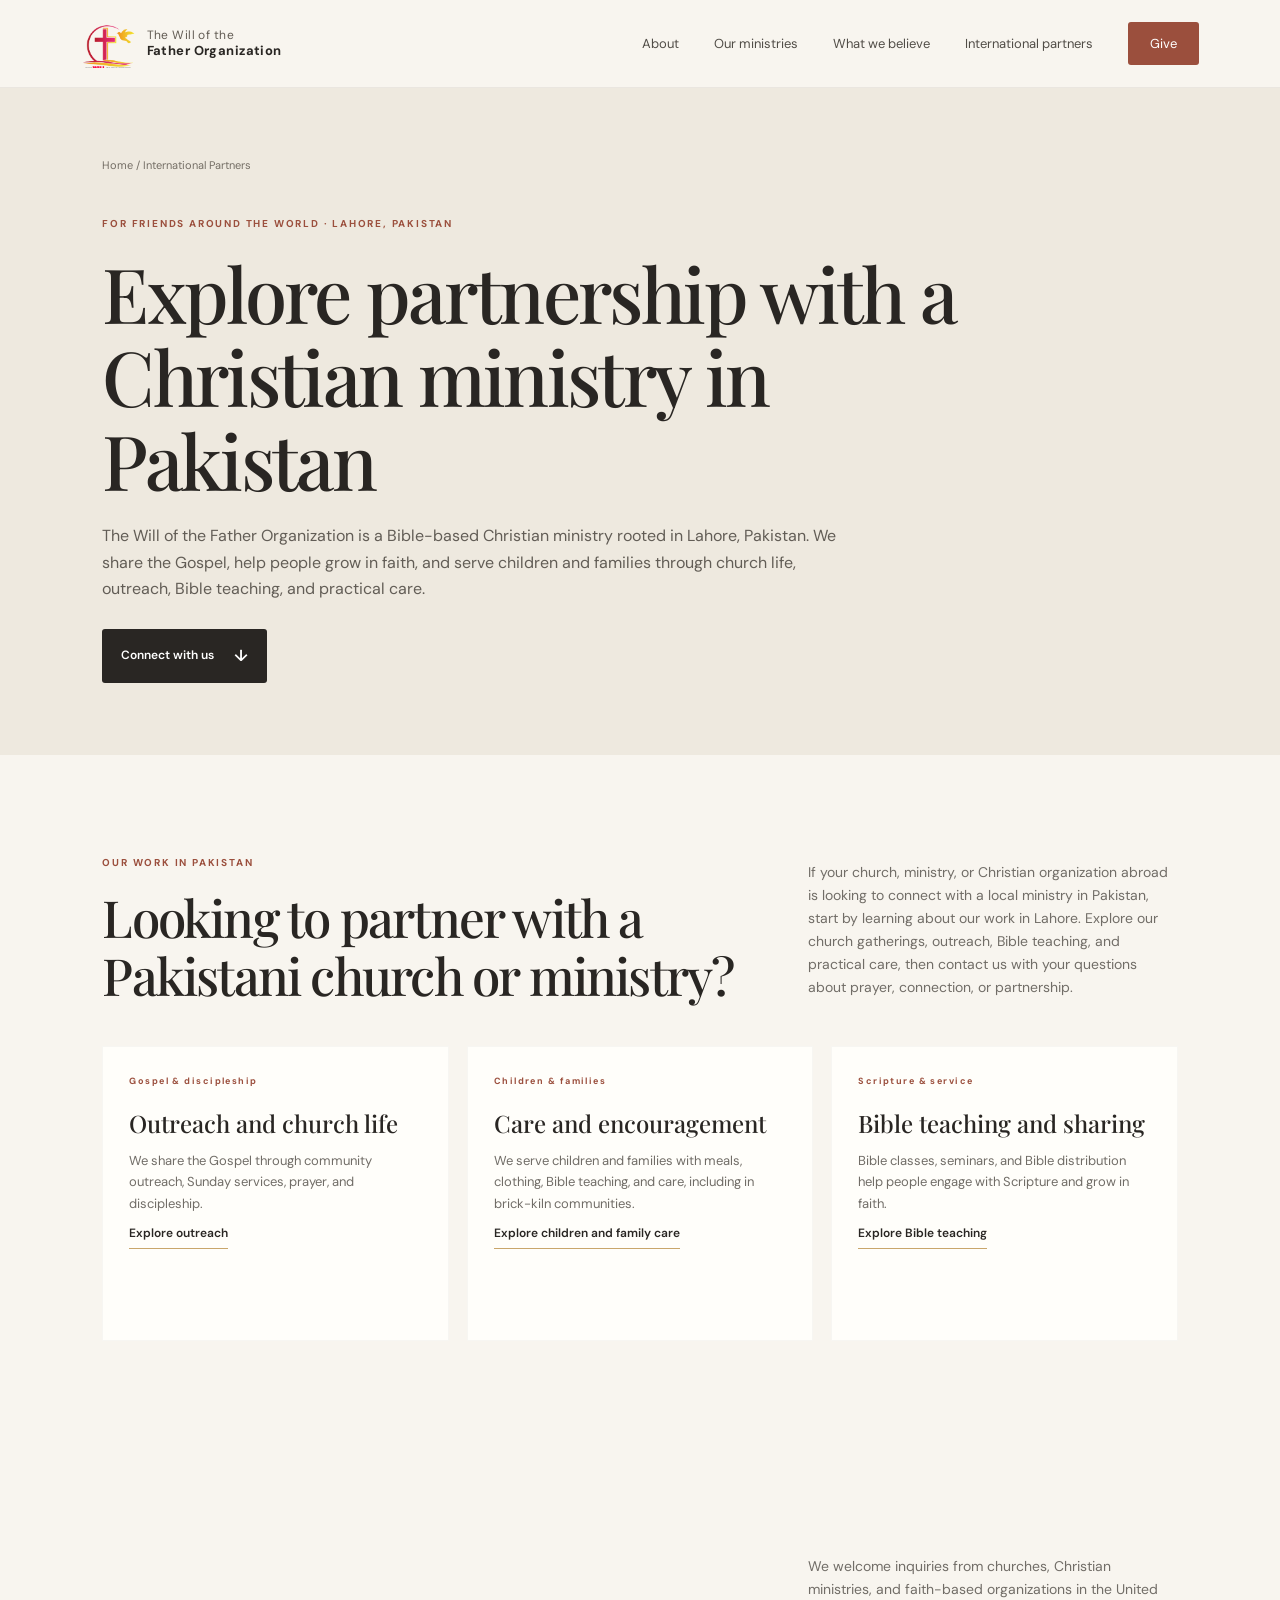
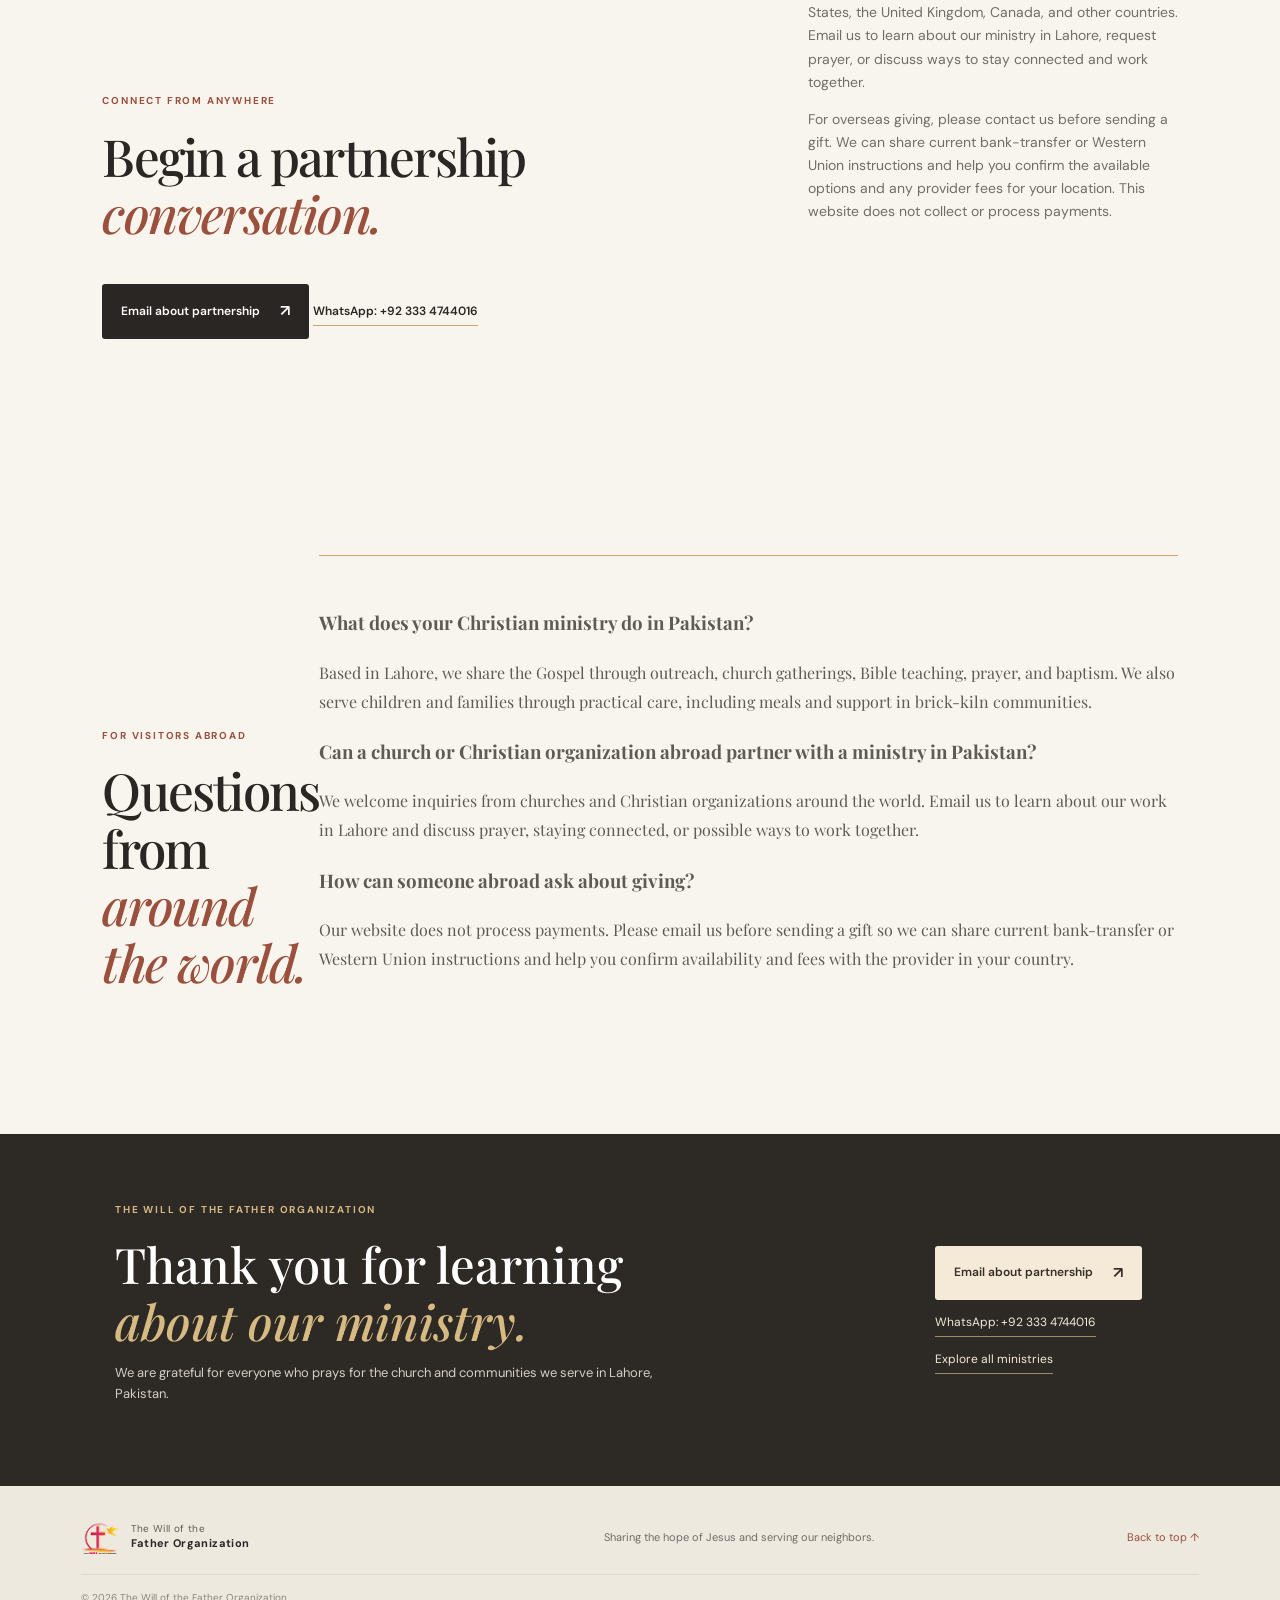
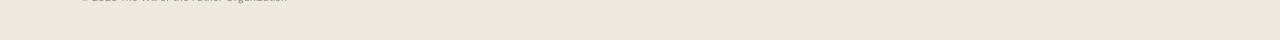
==== international-partners.html @ be5f82a8 "Focus international partner page on church and ministry partnerships" ====
<!doctype html>
<html lang="en">
<head>
  <meta charset="utf-8">
  <meta name="viewport" content="width=device-width, initial-scale=1">
  <meta name="theme-color" content="#f8f5ef">
  <meta name="description" content="Learn about The Will of the Father Organization, a Christian ministry in Lahore, Pakistan. Explore our church, outreach, Bible teaching, and children’s ministry.">
  <title>Christian Ministry Partnerships in Pakistan | The Will of the Father</title>
  <link rel="stylesheet" href="styles.css">
  <script src="script.js" defer></script>
  <meta name="robots" content="index, follow">
  <link rel="canonical" href="https://will-of-the-father-organization.pages.dev/international-partners">
  <meta property="og:type" content="website">
  <meta property="og:site_name" content="The Will of the Father Organization">
  <meta property="og:title" content="Christian Ministry Partnerships in Pakistan | The Will of the Father">
  <meta property="og:description" content="Discover our Christian ministry in Lahore, Pakistan, and learn how to connect, pray, and ask about partnering with our work.">
  <meta property="og:url" content="https://will-of-the-father-organization.pages.dev/international-partners">
  <meta property="og:image" content="https://will-of-the-father-organization.pages.dev/assets/images/outreach-gathering.jpg">
  <meta property="og:image:alt" content="Community members gathered at an outdoor ministry meeting">
  <meta name="twitter:card" content="summary_large_image">
  <meta name="twitter:title" content="Christian Ministry Partnerships in Pakistan | The Will of the Father">
  <meta name="twitter:description" content="Discover our Christian ministry in Lahore, Pakistan, and learn how to connect, pray, and ask about partnering with our work.">
  <meta name="twitter:image" content="https://will-of-the-father-organization.pages.dev/assets/images/outreach-gathering.jpg">
</head>
<body>
  <a class="skip-link" href="#main">Skip to content</a>
  <header class="site-header">
    <a class="brand" href="index.html#top" aria-label="The Will of the Father Organization home">
      <span class="brand-logo-crop" aria-hidden="true"><img src="assets/images/ministry-logo.png" alt=""></span>
      <span class="brand-name">The Will of the<br><strong>Father Organization</strong></span>
    </a>
    <button class="menu-toggle" type="button" aria-expanded="false" aria-controls="site-nav" aria-label="Open navigation"><span></span><span></span></button>
    <nav id="site-nav" class="site-nav" aria-label="Main navigation">
      <a href="index.html#about">About</a><a href="index.html#ministries">Our ministries</a><a href="index.html#faith">What we believe</a><a href="international-partners.html" aria-current="page">International partners</a><a class="nav-give" href="index.html#give">Give</a>
    </nav>
  </header>
  <main id="main">
    <section class="ministry-page-intro">
      <div class="ministry-page-intro-inner">
        <p class="ministry-breadcrumb"><a href="index.html">Home</a><span aria-hidden="true"> / </span>International Partners</p>
        <p class="eyebrow">For friends around the world · Lahore, Pakistan</p>
        <h1 class="ministry-page-title">Explore partnership with a Christian ministry in Pakistan</h1>
        <p class="ministry-page-description">The Will of the Father Organization is a Bible-based Christian ministry rooted in Lahore, Pakistan. We share the Gospel, help people grow in faith, and serve children and families through church life, outreach, Bible teaching, and practical care.</p>
        <a class="button button-dark" href="#connect">Connect with us <span aria-hidden="true">↓</span></a>
      </div>
    </section>

    <section class="section" aria-labelledby="work-title">
      <div class="section-heading">
        <div><p class="eyebrow">Our work in Pakistan</p><h2 id="work-title">Looking to partner with a Pakistani church or ministry?</h2></div>
        <p class="section-lead">If your church, ministry, or Christian organization abroad is looking to connect with a local ministry in Pakistan, start by learning about our work in Lahore. Explore our church gatherings, outreach, Bible teaching, and practical care, then contact us with your questions about prayer, connection, or partnership.</p>
      </div>
      <div class="ministry-grid">
        <article class="ministry-card"><span class="card-number">Gospel &amp; discipleship</span><h3>Outreach and church life</h3><p>We share the Gospel through community outreach, Sunday services, prayer, and discipleship.</p><a class="text-link text-link-dark" href="ministries/outreach.html">Explore outreach</a></article>
        <article class="ministry-card"><span class="card-number">Children &amp; families</span><h3>Care and encouragement</h3><p>We serve children and families with meals, clothing, Bible teaching, and care, including in brick-kiln communities.</p><a class="text-link text-link-dark" href="ministries/children-ministry.html">Explore children and family care</a></article>
        <article class="ministry-card"><span class="card-number">Scripture &amp; service</span><h3>Bible teaching and sharing</h3><p>Bible classes, seminars, and Bible distribution help people engage with Scripture and grow in faith.</p><a class="text-link text-link-dark" href="ministries/bible-teaching.html">Explore Bible teaching</a></article>
      </div>
    </section>

    <section class="section" id="connect" aria-labelledby="connect-title">
      <div class="section-heading">
        <div><p class="eyebrow">Connect from anywhere</p><h2 id="connect-title">Begin a partnership<br><em>conversation.</em></h2></div>
        <div class="section-lead"><p>We welcome inquiries from churches, Christian ministries, and faith-based organizations in the United States, the United Kingdom, Canada, and other countries. Email us to learn about our ministry in Lahore, request prayer, or discuss ways to stay connected and work together.</p><p>For overseas giving, please contact us before sending a gift. We can share current bank-transfer or Western Union instructions and help you confirm the available options and any provider fees for your location. This website does not collect or process payments.</p></div>
      </div>
      <p><a class="button button-dark" href="mailto:thewillofthefatherpk@gmail.com?subject=International%20ministry%20partnership%20inquiry">Email about partnership <span aria-hidden="true">↗</span></a> <a class="text-link text-link-dark" href="https://wa.me/923334744016">WhatsApp: +92 333 4744016</a></p>
    </section>

    <section class="section" id="international-questions" aria-labelledby="international-questions-title">
      <div class="section-heading">
        <div><p class="eyebrow">For visitors abroad</p><h2 id="international-questions-title">Questions from<br><em>around the world.</em></h2></div>
        <div class="faith-copy">
          <h3>What does your Christian ministry do in Pakistan?</h3>
          <p>Based in Lahore, we share the Gospel through outreach, church gatherings, Bible teaching, prayer, and baptism. We also serve children and families through practical care, including meals and support in brick-kiln communities.</p>
          <h3>Can a church or Christian organization abroad partner with a ministry in Pakistan?</h3>
          <p>We welcome inquiries from churches and Christian organizations around the world. Email us to learn about our work in Lahore and discuss prayer, staying connected, or possible ways to work together.</p>
          <h3>How can someone abroad ask about giving?</h3>
          <p>Our website does not process payments. Please email us before sending a gift so we can share current bank-transfer or Western Union instructions and help you confirm availability and fees with the provider in your country.</p>
        </div>
      </div>
    </section>

    <section class="ministry-page-cta">
      <div><p class="eyebrow">The Will of the Father Organization</p><h2>Thank you for learning<br><em>about our ministry.</em></h2><p>We are grateful for everyone who prays for the church and communities we serve in Lahore, Pakistan.</p></div>
      <div class="ministry-page-links"><a class="button button-light" href="mailto:thewillofthefatherpk@gmail.com?subject=International%20ministry%20partnership%20inquiry">Email about partnership <span aria-hidden="true">↗</span></a><a href="https://wa.me/923334744016">WhatsApp: +92 333 4744016</a><a href="index.html#ministries">Explore all ministries</a></div>
    </section>
  </main>
  <footer class="site-footer"><a class="brand brand-footer" href="index.html#top"><span class="brand-logo-crop" aria-hidden="true"><img src="assets/images/ministry-logo.png" alt=""></span><span class="brand-name">The Will of the<br><strong>Father Organization</strong></span></a><p>Sharing the hope of Jesus and serving our neighbors.</p><a href="#main" class="back-top">Back to top ↑</a><small>© <span id="year">2026</span> The Will of the Father Organization</small></footer>
</body>
</html>
---- styles.css ----
@import url('https://fonts.googleapis.com/css2?family=DM+Sans:wght@400;500;600;700&family=Playfair+Display:ital,wght@0,500;0,600;1,500;1,600&display=swap');
:root{--ink:#292623;--muted:#716d67;--cream:#f8f5ef;--white:#fffefa;--rust:#9b4f3d;--rust-dark:#783a2f;--gold:#c9a66b;--line:#e5dfd4;--serif:'Playfair Display',Georgia,serif;--sans:'DM Sans',Arial,sans-serif}*{box-sizing:border-box}html{scroll-behavior:smooth;scroll-padding-top:88px}body{margin:0;background:var(--cream);color:var(--ink);font-family:var(--sans);font-size:16px;line-height:1.65}img{display:block;max-width:100%}a{color:inherit}.skip-link{position:absolute;left:-999px;top:8px;background:#fff;padding:10px 14px;z-index:10}.skip-link:focus{left:8px}.site-header{height:88px;padding:0 6.3%;display:flex;align-items:center;justify-content:space-between;background:var(--cream);position:sticky;top:0;z-index:5;border-bottom:1px solid rgba(41,38,35,.07)}.brand{display:flex;align-items:center;gap:12px;text-decoration:none}.brand-mark{height:38px;width:38px;background:var(--rust);border-radius:50%;display:grid;place-items:center;position:relative}.brand-mark:before,.brand-mark:after,.brand-mark span{content:'';position:absolute;background:#fff}.brand-mark:before{width:2px;height:21px}.brand-mark:after{height:2px;width:15px;top:13px}.brand-name{font-size:12px;line-height:1.28;letter-spacing:.035em;color:#625c54}.brand-name strong{font-size:13px;color:var(--ink);font-weight:700}.site-nav{display:flex;align-items:center;gap:35px}.site-nav a{text-decoration:none;font-size:13px;color:#514d47}.site-nav a:hover,.text-link:hover{color:var(--rust)}.site-nav .nav-give{background:var(--rust);color:white;padding:11px 22px;border-radius:3px}.site-nav .nav-give:hover{background:var(--rust-dark);color:#fff}.menu-toggle{display:none;background:none;border:0}.hero{padding:54px 6.3% 64px;display:grid;grid-template-columns:.9fr 1.1fr;gap:6.5%;align-items:center;max-width:1600px;margin:auto;min-height:575px}.eyebrow{font-size:10px;font-weight:700;text-transform:uppercase;letter-spacing:.18em;color:var(--rust);margin:0 0 18px}.eyebrow-line{width:28px;height:1px;background:var(--gold);display:inline-block;vertical-align:middle;margin-right:9px}.hero h1,.section h2,.give-section h2,.contact-section h2{font:500 clamp(42px,5.1vw,70px)/1.12 var(--serif);letter-spacing:-.035em;margin:0}.hero h1 em,.section h2 em,.give-section h2 em,.contact-section h2 em{font-weight:500;color:var(--rust)}.hero-intro{max-width:470px;color:var(--muted);font-size:16px;margin:25px 0 27px}.hero-actions{display:flex;align-items:center;gap:25px}.button{display:inline-flex;align-items:center;gap:20px;text-decoration:none;font-size:12px;font-weight:600;padding:14px 19px;border-radius:3px;transition:transform .2s,background .2s}.button:hover{transform:translateY(-2px)}.button-dark{background:var(--ink);color:#fff}.button-dark:hover{background:var(--rust-dark)}.button span{font-size:16px}.text-link{font-size:12px;font-weight:600;text-decoration:none;border-bottom:1px solid var(--gold);padding-bottom:4px}.hero-note{margin-top:50px;font-size:10px;text-transform:uppercase;letter-spacing:.12em;color:#89837b}.note-dot{width:7px;height:7px;background:var(--gold);border-radius:50%;display:inline-block;margin-right:8px}.hero-visual{position:relative;padding:0 0 31px 30px}.hero-visual:before{content:'';position:absolute;left:0;top:25px;bottom:0;width:45%;border:1px solid var(--gold);z-index:0}.hero-visual img{position:relative;z-index:1;width:100%;height:430px;object-fit:cover;object-position:center 48%;filter:saturate(.8)}.image-caption{position:absolute;z-index:2;bottom:0;left:30px;right:0;background:#fffefa;padding:12px 16px;display:flex;justify-content:space-between;font-size:10px;letter-spacing:.08em;text-transform:uppercase;color:#655f57}.hero-stamp{position:absolute;right:-18px;top:30px;z-index:2;width:84px;height:84px;background:var(--gold);border-radius:50%;color:white;display:flex;align-items:center;justify-content:center;gap:3px;flex-wrap:wrap;padding:18px 11px;text-align:center;font-size:8px;letter-spacing:.08em;line-height:1.2}.intro-band{padding:29px 8%;background:#eee9df;display:flex;align-items:center;justify-content:space-between}.intro-band p{font:500 clamp(19px,2.5vw,29px)/1.4 var(--serif);margin:0;max-width:960px}.intro-band strong{color:var(--rust);font-weight:500}.arrow-link{font-size:25px;text-decoration:none;color:var(--rust)}.section{padding:100px 8%;max-width:1500px;margin:auto}.section-heading{display:flex;justify-content:space-between;align-items:end;margin-bottom:42px}.section h2,.give-section h2,.contact-section h2{font-size:clamp(36px,4vw,54px)}.section-lead{max-width:370px;color:var(--muted);font-size:14px;margin:0 0 5px}.ministry-grid{display:grid;grid-template-columns:repeat(3,1fr);gap:18px}.ministry-card{background:#fffefa;padding:27px 26px;min-height:295px;border:1px solid rgba(41,38,35,.035)}.ministry-card-image{padding:0;position:relative;min-height:355px;overflow:hidden}.ministry-card-image>img{height:100%;min-height:355px;width:100%;object-fit:cover;position:absolute;inset:0;filter:saturate(.78)}.ministry-card-image:after{content:'';position:absolute;inset:35% 0 0;background:linear-gradient(transparent,rgba(22,19,17,.82));z-index:1}.card-content{position:absolute;z-index:2;bottom:0;color:white;padding:25px}.card-content .card-number{color:#f2d7a9}.card-content h3{color:white}.card-content p{color:rgba(255,255,255,.83);margin-bottom:0}.card-number{display:block;font-size:9px;letter-spacing:.16em;color:var(--rust);font-weight:700;margin-bottom:20px}.ministry-card h3{font:500 24px/1.2 var(--serif);margin:0 0 12px}.ministry-card p{font-size:13px;color:var(--muted);margin:0}.card-icon{width:42px;height:42px;border-radius:50%;display:grid;place-items:center;background:#f2eadc;color:var(--rust);font-size:19px;margin-bottom:20px}.story-section{display:grid;grid-template-columns:1fr 1fr;gap:10%;align-items:center;background:#eee9df;max-width:none;padding-left:10%;padding-right:10%}.story-photo{position:relative;padding:0 25px 25px 0}.story-photo:before{content:'';position:absolute;right:0;bottom:0;width:52%;height:50%;border:1px solid var(--gold)}.story-photo img{height:395px;width:100%;object-fit:cover;position:relative;z-index:1;filter:saturate(.8)}.photo-tag{position:absolute;z-index:2;bottom:0;left:0;background:var(--rust);color:white;padding:12px 17px;font-size:10px;letter-spacing:.08em;text-transform:uppercase}.story-copy>p:not(.eyebrow){font-size:14px;color:#69635b;max-width:510px;margin:20px 0}.text-link-dark{display:inline-block;color:var(--ink);margin-top:10px}.quote-band{background:var(--rust-dark);padding:72px 8%;text-align:center;color:#fff}.quote-mark{font:70px/.55 var(--serif);color:#d9b47d}.quote-band blockquote{font:500 clamp(27px,4vw,43px)/1.3 var(--serif);margin:14px 0 8px}.quote-band p{margin:0;color:#ead7c0;text-transform:uppercase;letter-spacing:.14em;font-size:9px}.faith-section{display:grid;grid-template-columns:.8fr 1.2fr;gap:12%;align-items:start}.faith-heading>p:last-child{max-width:260px;color:var(--muted);font-size:13px;margin-top:18px}.faith-copy{padding-top:32px;border-top:1px solid var(--gold);color:#5f5a53;font:16px/1.8 var(--serif)}.faith-copy p{margin:0 0 18px}.give-section{padding:75px 9%;background:#2d2925;color:white;display:grid;grid-template-columns:70px 1fr auto;gap:30px;align-items:center}.give-mark{width:56px;height:56px;border:1px solid #a88b62;border-radius:50%;display:grid;place-items:center;color:#d5b985;font-size:22px}.give-section .eyebrow{color:#d5b985}.give-section h2{font-size:clamp(34px,4vw,50px)}.give-section h2 em{color:#d7b982}.give-copy>p:not(.eyebrow){color:#d4cec5;font-size:13px;max-width:620px;margin:15px 0 0}.give-copy .give-note{color:#fff!important;font-size:12px!important}.button-light{background:#f4ead7;color:#362e25;white-space:nowrap}.button-light:hover{background:#fff}.contact-section{display:grid;grid-template-columns:1fr 1fr;gap:10%;align-items:center}.contact-details{border-left:1px solid var(--gold);padding:10px 0 10px 28px;color:var(--muted);font-size:14px}.email-placeholder{color:var(--rust-dark);font-weight:600}.contact-location{font-size:11px;text-transform:uppercase;letter-spacing:.14em}.site-footer{background:#eee9df;padding:34px 6.3%;display:grid;grid-template-columns:1fr 1fr auto;align-items:center;gap:20px}.brand-footer .brand-mark{width:32px;height:32px}.brand-footer .brand-name{font-size:10px}.brand-footer .brand-name strong{font-size:11px}.site-footer>p{font-size:11px;color:var(--muted);margin:0}.back-top{font-size:11px;color:var(--rust);text-decoration:none}.site-footer small{grid-column:1/-1;color:#8b847c;font-size:10px;border-top:1px solid #ded7cb;padding-top:15px}.menu-toggle span{display:block}
@media(max-width:900px){.site-header{padding:0 5%;height:76px}.hero{padding:45px 6% 55px;gap:4%;grid-template-columns:1fr 1fr}.hero-visual img{height:350px}.ministry-grid{grid-template-columns:repeat(2,1fr)}.section{padding:78px 7%}.story-section{padding-left:8%;padding-right:8%;gap:7%}.give-section{padding:60px 7%;grid-template-columns:55px 1fr}.give-section .button{grid-column:2;justify-self:start}.site-nav{gap:21px}.site-nav a{font-size:12px}}
@media(max-width:640px){html{scroll-padding-top:72px}.site-header{height:70px}.brand-mark{width:34px;height:34px}.brand-name{font-size:10px}.brand-name strong{font-size:11px}.menu-toggle{display:grid;gap:5px;padding:10px;cursor:pointer}.menu-toggle span{width:23px;height:2px;background:var(--ink);transition:transform .2s}.menu-toggle[aria-expanded=true] span:first-child{transform:translateY(3.5px) rotate(45deg)}.menu-toggle[aria-expanded=true] span:last-child{transform:translateY(-3.5px) rotate(-45deg)}.site-nav{display:none;position:absolute;top:69px;left:0;right:0;padding:17px 6% 23px;background:var(--cream);border-bottom:1px solid var(--line);align-items:stretch;gap:0;flex-direction:column}.site-nav.open{display:flex}.site-nav a{padding:12px 0}.site-nav .nav-give{text-align:center;margin-top:8px;padding:11px}.hero{display:flex;flex-direction:column;padding:45px 6% 40px;gap:35px;align-items:stretch}.hero h1{font-size:43px}.hero-intro{font-size:14px;margin:19px 0 22px}.hero-note{margin-top:29px}.hero-visual{padding-left:14px;padding-bottom:25px}.hero-visual:before{top:16px}.hero-visual img{height:310px}.image-caption{left:14px;padding:9px 11px;font-size:8px}.hero-stamp{width:66px;height:66px;right:-5px;top:15px;font-size:7px;padding:12px 8px}.intro-band{padding:23px 6%}.intro-band p{font-size:19px}.section{padding:65px 6%}.section-heading{display:block;margin-bottom:27px}.section-lead{margin-top:18px}.ministry-grid{grid-template-columns:1fr;gap:13px}.ministry-card{min-height:250px;padding:23px}.ministry-card-image{padding:0;min-height:325px}.ministry-card-image>img{min-height:325px}.story-section{display:flex;flex-direction:column;gap:40px;padding:65px 6%}.story-photo{width:100%;padding-right:15px;padding-bottom:18px}.story-photo img{height:300px}.photo-tag{font-size:8px;padding:10px 12px}.story-copy>p:not(.eyebrow){font-size:13px}.quote-band{padding:55px 7%}.quote-mark{font-size:56px}.quote-band blockquote{font-size:29px}.faith-section{display:block}.faith-copy{margin-top:33px;padding-top:22px;font-size:15px}.give-section{display:block;padding:56px 7%}.give-mark{margin-bottom:24px}.give-section h2{font-size:39px}.give-copy>p:not(.eyebrow){font-size:13px}.give-section .button{margin-top:25px}.contact-section{display:block}.contact-details{margin-top:30px;padding-left:18px}.site-footer{padding:27px 6%;grid-template-columns:1fr auto}.site-footer>p{grid-column:1/-1;grid-row:2}.site-footer small{grid-row:3}.back-top{grid-column:2;grid-row:1}}
@media(prefers-reduced-motion:reduce){html{scroll-behavior:auto}*,*::before,*::after{transition:none!important}}

.brand-logo-crop{width:54px;height:48px;overflow:hidden;display:block;flex:none;mix-blend-mode:multiply}.brand-logo-crop img{width:54px;max-width:none;height:auto}.brand-footer .brand-logo-crop{width:38px;height:34px}.brand-footer .brand-logo-crop img{width:38px}

.card-more{display:inline-block;margin-top:17px;color:#fff;text-decoration:none;font-size:11px;font-weight:700;border-bottom:1px solid rgba(242,215,169,.7);padding-bottom:3px}.card-more span{font-size:14px;margin-left:4px}.ministry-page-intro{padding:68px 8% 72px;background:#eee9df}.ministry-page-intro-inner{max-width:1500px;margin:auto}.ministry-breadcrumb{font-size:11px;color:#746e65;margin:0 0 42px}.ministry-breadcrumb a{text-decoration:none}.ministry-breadcrumb a:hover{color:var(--rust)}.ministry-page-title{font:500 clamp(43px,6vw,76px)/1.1 var(--serif);letter-spacing:-.035em;max-width:900px;margin:0;color:var(--ink)}.ministry-page-description{max-width:760px;color:#625d56;font-size:16px;margin:22px 0 26px}.ministry-gallery{padding-top:76px;padding-bottom:90px}.ministry-gallery-heading{display:flex;justify-content:space-between;align-items:end;gap:35px;margin-bottom:35px}.ministry-gallery-heading h2{font:500 clamp(34px,4vw,48px)/1.15 var(--serif);margin:0}.ministry-gallery-heading>p{max-width:360px;color:var(--muted);font-size:13px;margin:0 0 5px}.ministry-gallery-grid{display:grid;grid-template-columns:repeat(3,minmax(0,1fr));gap:18px}.ministry-gallery-grid figure{margin:0;background:#fffefa;border:1px solid rgba(41,38,35,.06)}.ministry-gallery-grid img{width:100%;height:260px;object-fit:cover;object-position:center}.ministry-gallery-grid figcaption{min-height:58px;padding:13px 15px;color:#6e685f;font-size:11px;line-height:1.45}.ministry-page-cta{padding:68px 9%;background:#2d2925;color:#fff;display:flex;justify-content:space-between;align-items:center;gap:35px}.ministry-page-cta .eyebrow{color:#d5b985}.ministry-page-cta h2{font:500 clamp(34px,4vw,49px)/1.15 var(--serif);margin:0}.ministry-page-cta h2 em{color:#d7b982}.ministry-page-cta p:not(.eyebrow){color:#d4cec5;font-size:13px;max-width:560px}.ministry-page-links{display:flex;flex-direction:column;align-items:flex-start;gap:13px;min-width:230px}.ministry-page-links>a:not(.button){font-size:12px;color:#f3eadb;text-decoration:none;border-bottom:1px solid #9f8b69;padding-bottom:3px}.ministry-back{padding:28px 8%;max-width:1500px;margin:auto}
@media(max-width:900px){.ministry-page-intro{padding:56px 7% 60px}.ministry-gallery-grid{grid-template-columns:repeat(2,minmax(0,1fr))}.ministry-page-cta{padding:58px 7%}.ministry-gallery-heading{align-items:start}}
@media(max-width:640px){.ministry-page-intro{padding:43px 6% 48px}.ministry-breadcrumb{margin-bottom:31px;font-size:10px}.ministry-page-title{font-size:42px}.ministry-page-description{font-size:14px}.ministry-gallery{padding-top:56px;padding-bottom:65px}.ministry-gallery-heading{display:block;margin-bottom:24px}.ministry-gallery-heading>p{margin-top:15px}.ministry-gallery-grid{grid-template-columns:repeat(2,minmax(0,1fr));gap:10px}.ministry-gallery-grid img{height:180px}.ministry-gallery-grid figcaption{padding:10px;min-height:62px;font-size:10px}.ministry-page-cta{display:block;padding:54px 7%}.ministry-page-links{margin-top:25px}.ministry-back{padding:24px 6%}}
/* Gentle image motion for pointer users. */
.ministry-gallery-grid figure,.ministry-card-image{transition:transform .32s ease,box-shadow .32s ease,border-color .32s ease}
.ministry-gallery-grid figure{overflow:hidden}
.ministry-gallery-grid img,.ministry-card-image>img{transition:transform .55s cubic-bezier(.2,.7,.2,1),filter .4s ease}
@media(hover:hover){.ministry-gallery-grid figure:hover,.ministry-card-image:hover{transform:translateY(-4px);box-shadow:0 14px 34px rgba(41,38,35,.14);border-color:rgba(201,166,107,.55)}.ministry-gallery-grid figure:hover img,.ministry-card-image:hover>img{transform:scale(1.045);filter:saturate(1.06)}}
@media(prefers-reduced-motion:reduce){.ministry-gallery-grid figure,.ministry-card-image,.ministry-gallery-grid img,.ministry-card-image>img{transition:none!important}.ministry-gallery-grid figure:hover,.ministry-card-image:hover,.ministry-gallery-grid figure:hover img,.ministry-card-image:hover>img{transform:none!important;filter:none!important}}


/* Wider desktop hero and calm, accessible motion. */
@media(min-width:901px){.hero{grid-template-columns:.78fr 1.22fr;gap:5%;min-height:630px}.hero-visual img{height:500px}}
.hero-visual img{animation:hero-gentle-zoom 18s ease-in-out infinite alternate;transform-origin:center}
@keyframes hero-gentle-zoom{from{transform:scale(1)}to{transform:scale(1.065)}}
.motion-ready .motion-reveal{opacity:0;transform:translateY(22px);transition:opacity .72s ease,transform .72s cubic-bezier(.2,.7,.2,1);transition-delay:var(--reveal-delay,0ms)}
.motion-ready .motion-reveal.is-visible{opacity:1;transform:translateY(0)}
@media(prefers-reduced-motion:reduce){.hero-visual img{animation:none!important}.motion-ready .motion-reveal{opacity:1;transform:none;transition:none}}

/* Whole ministry card is an accessible stretched link. */
.ministry-card-image{cursor:pointer}
.card-more{position:static}
.card-more::after{content:"";position:absolute;inset:0;z-index:3}
.ministry-card-image:focus-within{outline:3px solid var(--gold);outline-offset:4px}
@media(hover:hover){.ministry-card-image:hover .card-more{border-color:#fff}}
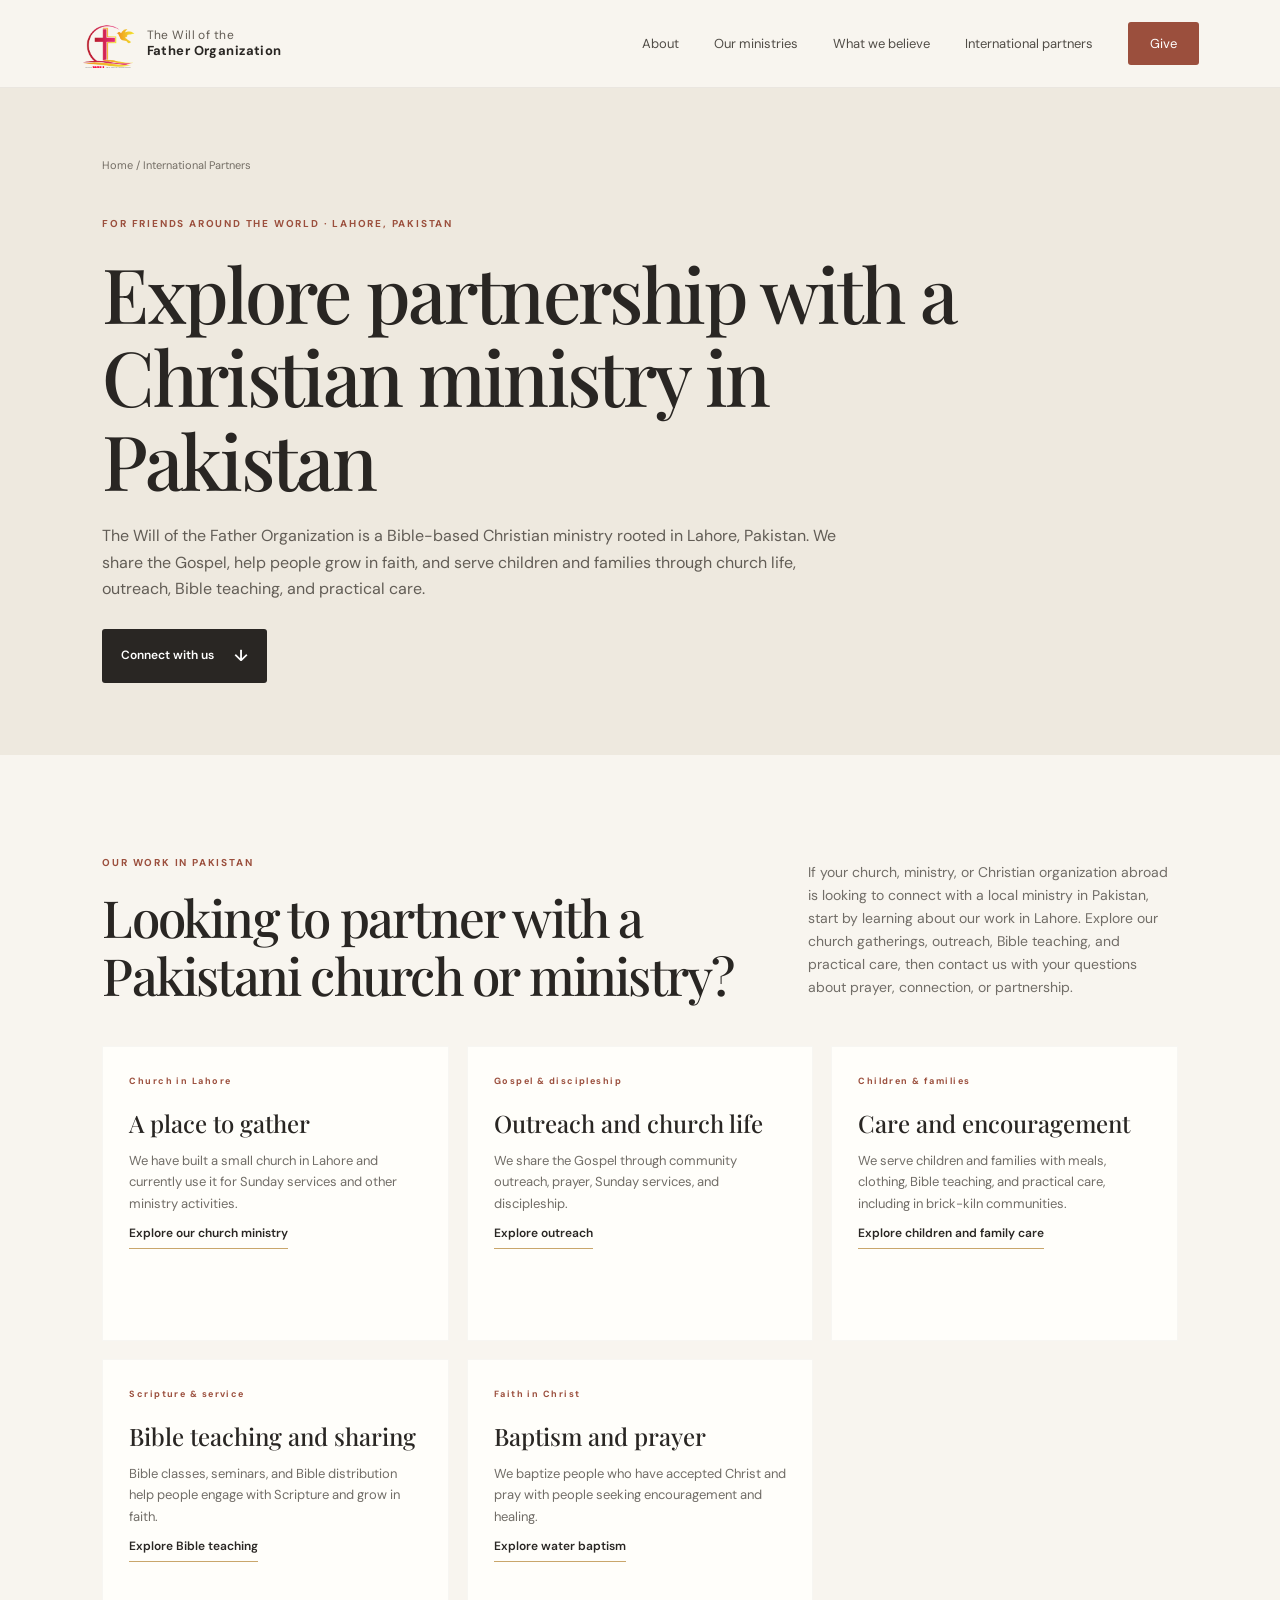
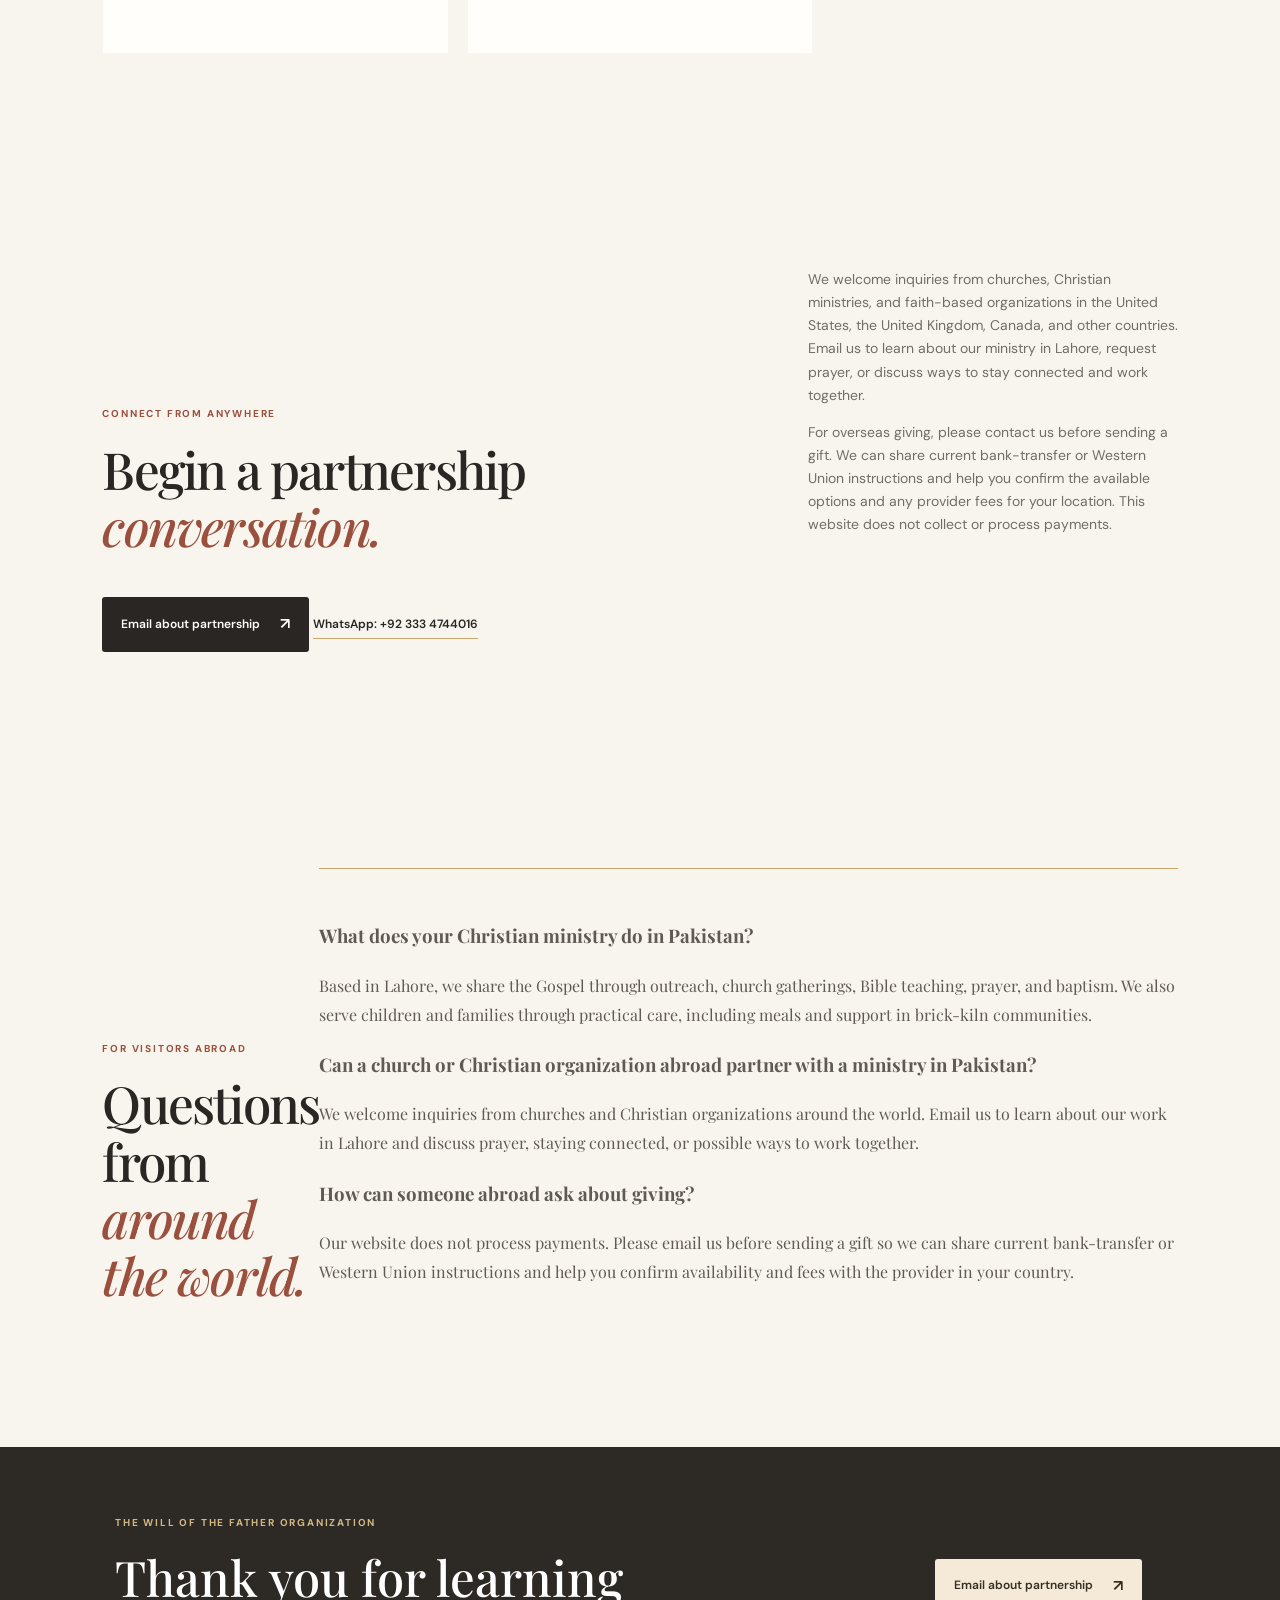
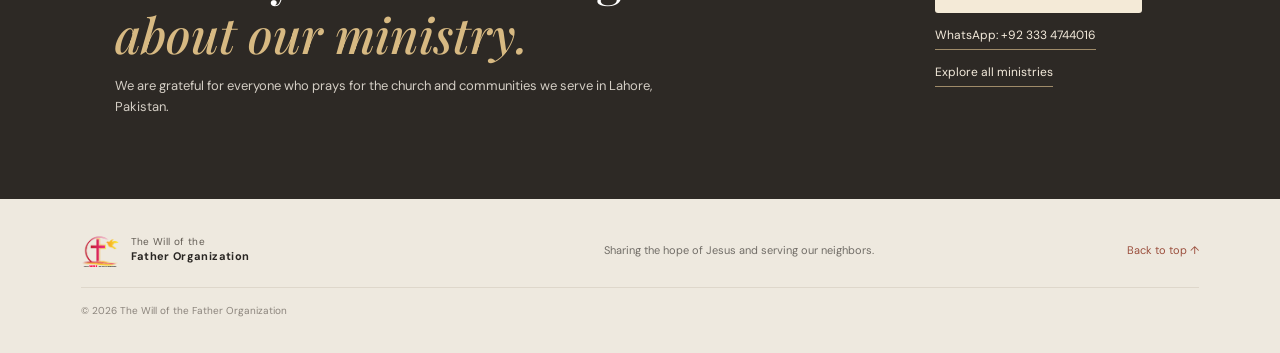
==== commit 8c573548: "Add verified ministry details for international partners" ====
--- a/international-partners.html
+++ b/international-partners.html
@@ -51,9 +51,11 @@
         <p class="section-lead">If your church, ministry, or Christian organization abroad is looking to connect with a local ministry in Pakistan, start by learning about our work in Lahore. Explore our church gatherings, outreach, Bible teaching, and practical care, then contact us with your questions about prayer, connection, or partnership.</p>
       </div>
       <div class="ministry-grid">
-        <article class="ministry-card"><span class="card-number">Gospel &amp; discipleship</span><h3>Outreach and church life</h3><p>We share the Gospel through community outreach, Sunday services, prayer, and discipleship.</p><a class="text-link text-link-dark" href="ministries/outreach.html">Explore outreach</a></article>
-        <article class="ministry-card"><span class="card-number">Children &amp; families</span><h3>Care and encouragement</h3><p>We serve children and families with meals, clothing, Bible teaching, and care, including in brick-kiln communities.</p><a class="text-link text-link-dark" href="ministries/children-ministry.html">Explore children and family care</a></article>
+        <article class="ministry-card"><span class="card-number">Church in Lahore</span><h3>A place to gather</h3><p>We have built a small church in Lahore and currently use it for Sunday services and other ministry activities.</p><a class="text-link text-link-dark" href="ministries/church.html">Explore our church ministry</a></article>
+        <article class="ministry-card"><span class="card-number">Gospel &amp; discipleship</span><h3>Outreach and church life</h3><p>We share the Gospel through community outreach, prayer, Sunday services, and discipleship.</p><a class="text-link text-link-dark" href="ministries/outreach.html">Explore outreach</a></article>
+        <article class="ministry-card"><span class="card-number">Children &amp; families</span><h3>Care and encouragement</h3><p>We serve children and families with meals, clothing, Bible teaching, and practical care, including in brick-kiln communities.</p><a class="text-link text-link-dark" href="ministries/children-ministry.html">Explore children and family care</a></article>
         <article class="ministry-card"><span class="card-number">Scripture &amp; service</span><h3>Bible teaching and sharing</h3><p>Bible classes, seminars, and Bible distribution help people engage with Scripture and grow in faith.</p><a class="text-link text-link-dark" href="ministries/bible-teaching.html">Explore Bible teaching</a></article>
+        <article class="ministry-card"><span class="card-number">Faith in Christ</span><h3>Baptism and prayer</h3><p>We baptize people who have accepted Christ and pray with people seeking encouragement and healing.</p><a class="text-link text-link-dark" href="ministries/baptism.html">Explore water baptism</a></article>
       </div>
     </section>
 
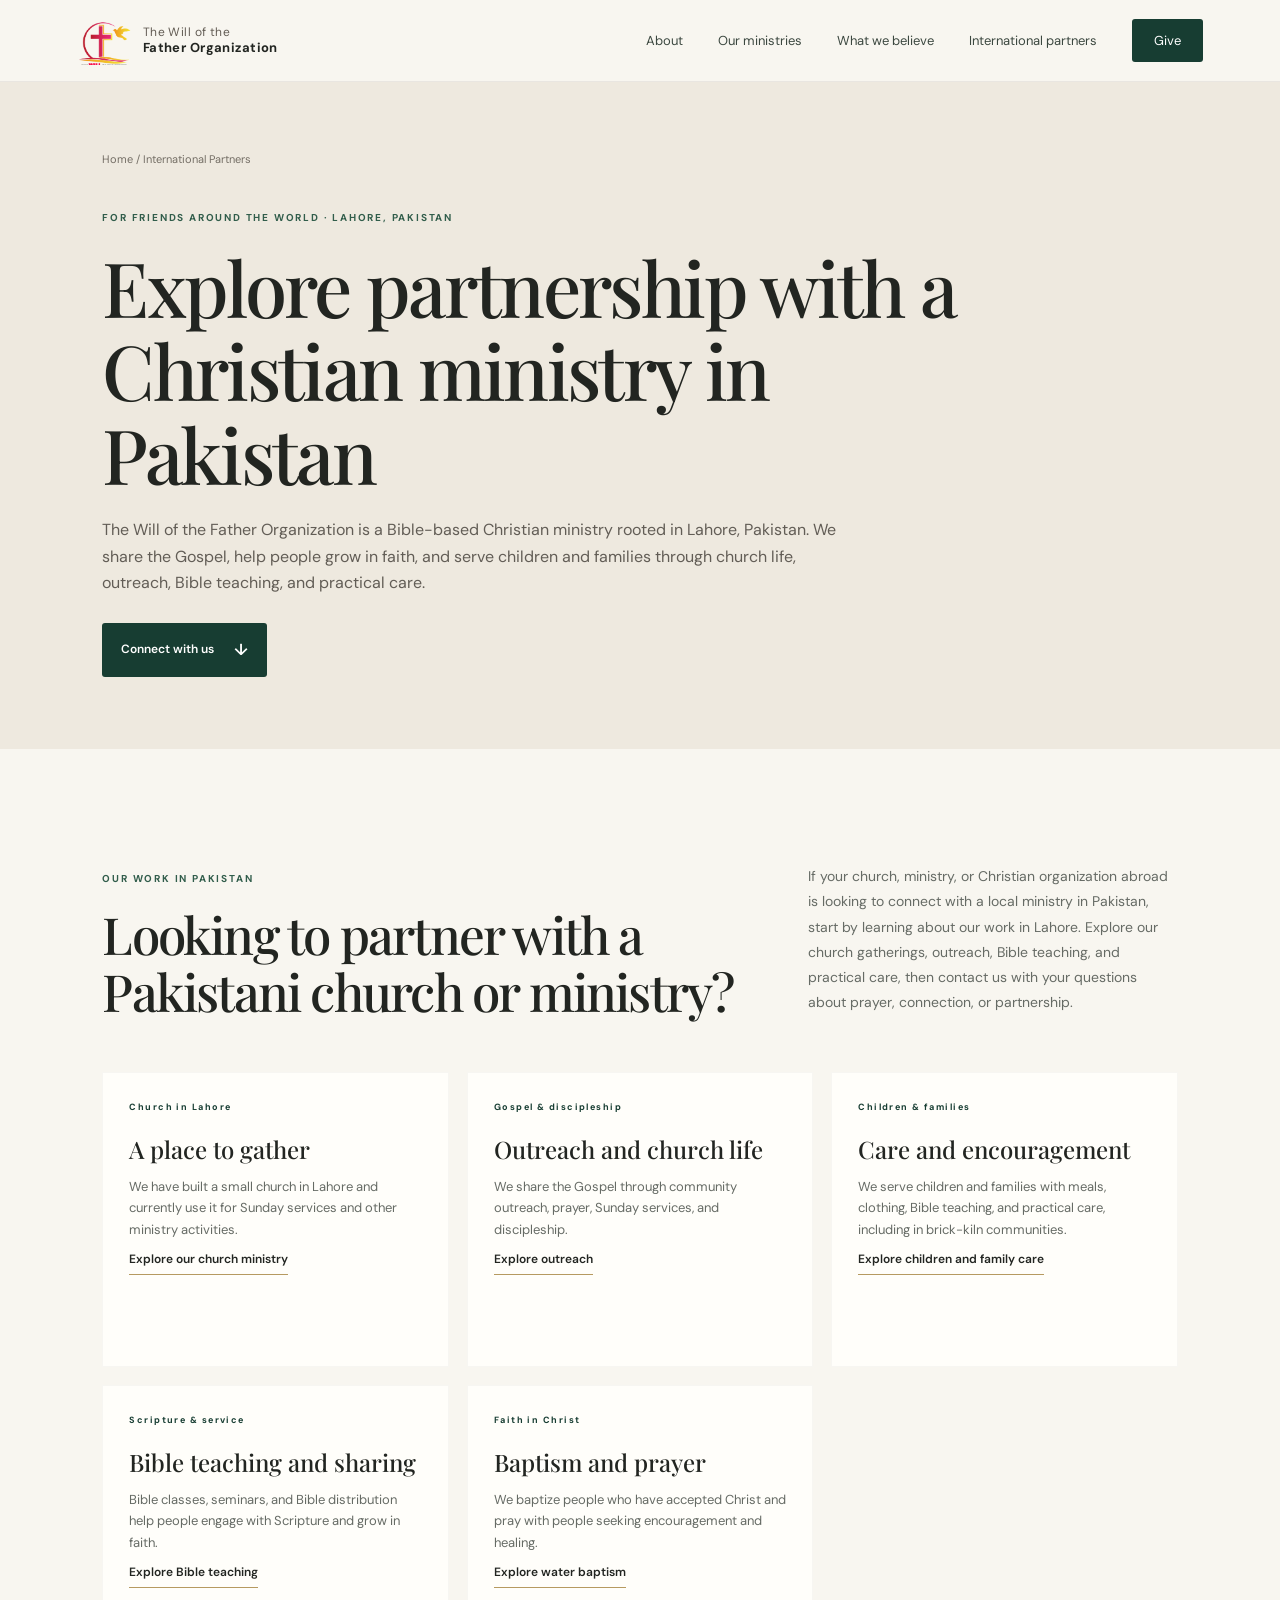
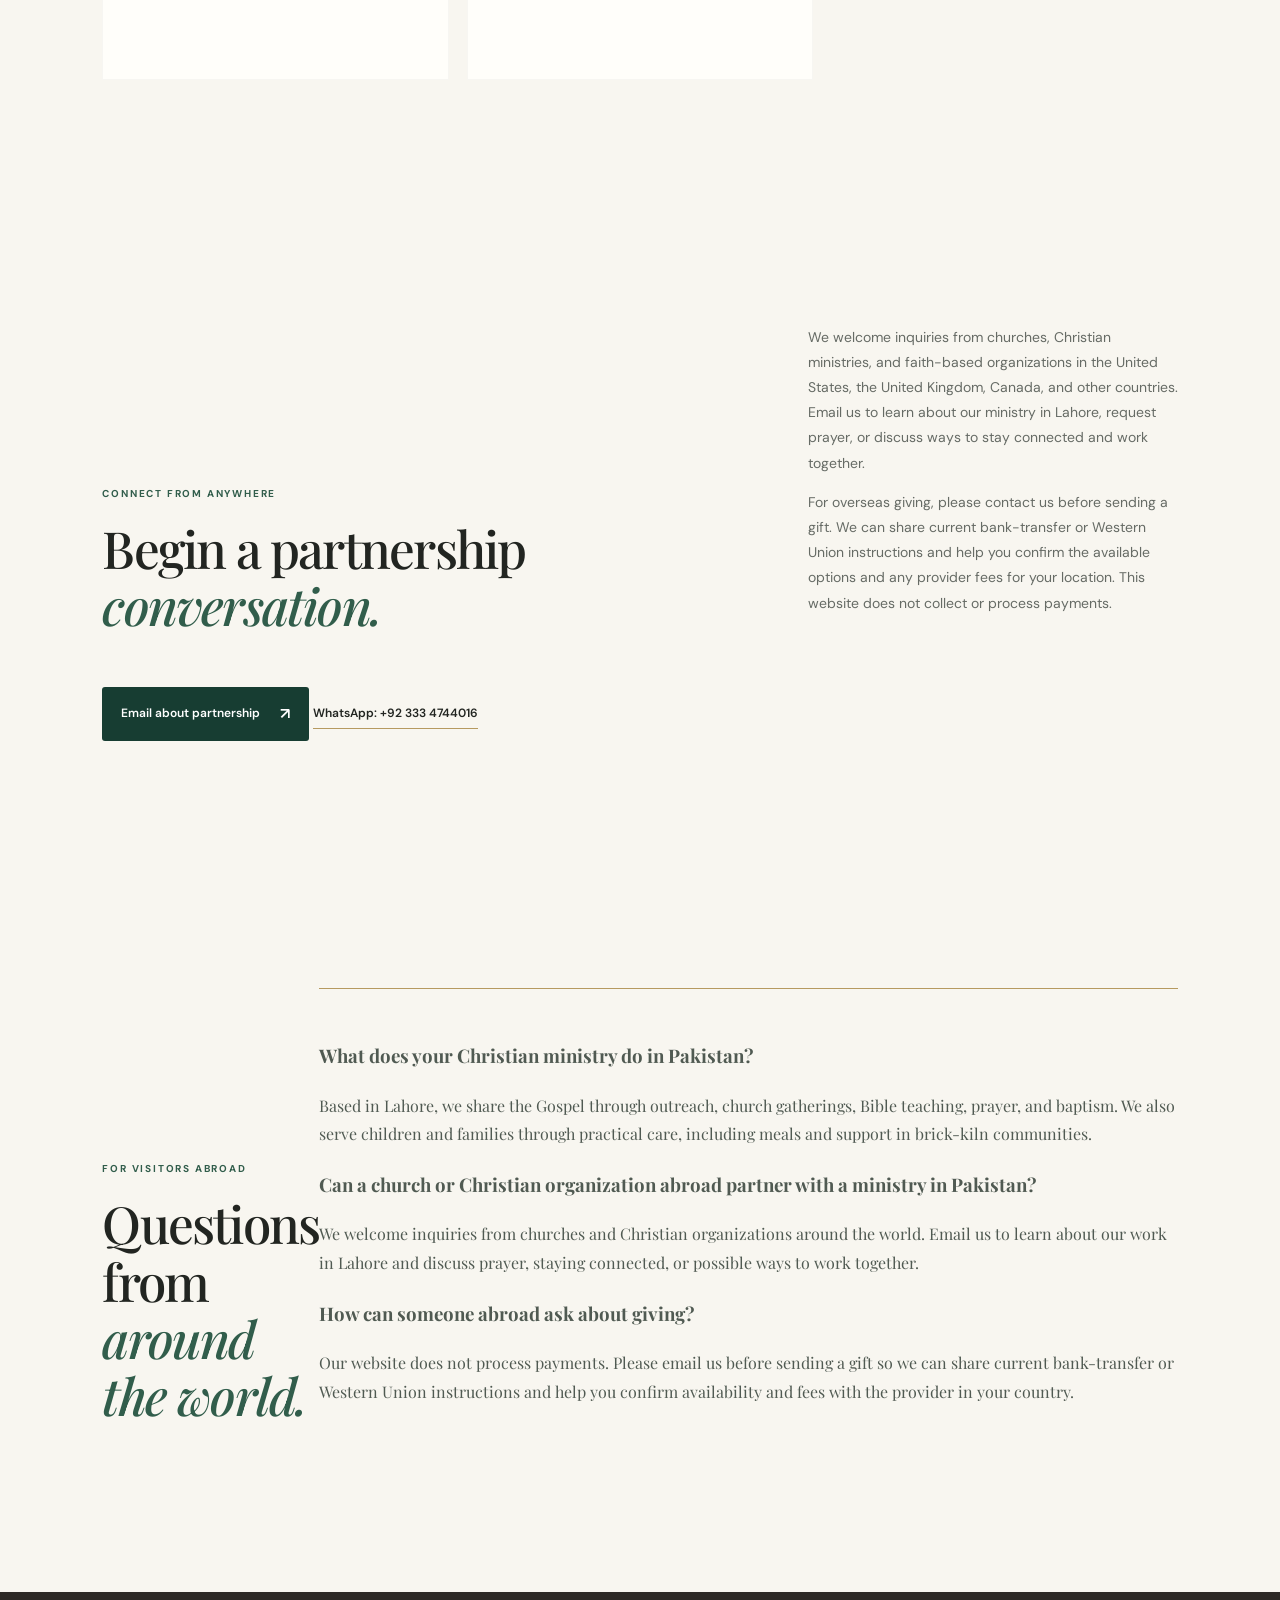
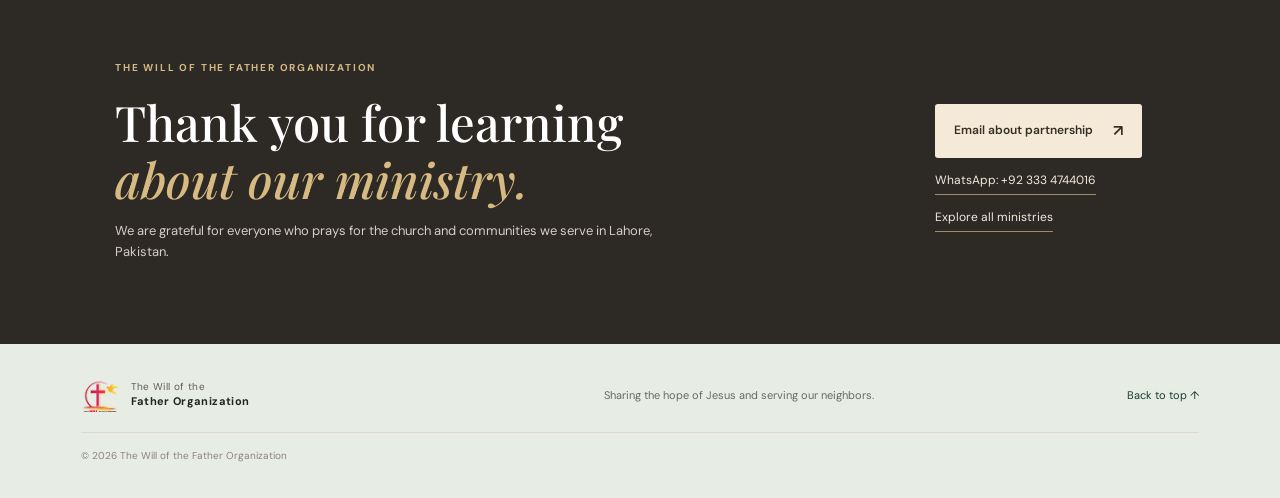
==== commit fe419d8f: "Apply the refreshed design across ministry pages" ====
--- a/international-partners.html
+++ b/international-partners.html
@@ -4,23 +4,50 @@
   <meta charset="utf-8">
   <meta name="viewport" content="width=device-width, initial-scale=1">
   <meta name="theme-color" content="#f8f5ef">
-  <meta name="description" content="Learn about The Will of the Father Organization, a Christian ministry in Lahore, Pakistan. Explore our church, outreach, Bible teaching, and children’s ministry.">
-  <title>Christian Ministry Partnerships in Pakistan | The Will of the Father</title>
+  <meta name="description" content="Learn about a Christian ministry in Lahore, Pakistan, serving through church, outreach, Bible teaching, and children’s care. Churches and ministries worldwide are welcome to connect.">
+  <title>Christian Ministry Partnership in Pakistan | Will of the Father</title>
   <link rel="stylesheet" href="styles.css">
+  <link rel="stylesheet" href="redesign.css">
   <script src="script.js" defer></script>
   <meta name="robots" content="index, follow">
   <link rel="canonical" href="https://will-of-the-father-organization.pages.dev/international-partners">
   <meta property="og:type" content="website">
+  <meta property="og:locale" content="en_US">
   <meta property="og:site_name" content="The Will of the Father Organization">
-  <meta property="og:title" content="Christian Ministry Partnerships in Pakistan | The Will of the Father">
-  <meta property="og:description" content="Discover our Christian ministry in Lahore, Pakistan, and learn how to connect, pray, and ask about partnering with our work.">
+  <meta property="og:title" content="Christian Ministry Partnership in Pakistan | Will of the Father">
+  <meta property="og:description" content="Explore our church, outreach, Bible teaching, and children’s care in Lahore, Pakistan. We welcome churches and Christian ministries worldwide to connect about partnership.">
   <meta property="og:url" content="https://will-of-the-father-organization.pages.dev/international-partners">
   <meta property="og:image" content="https://will-of-the-father-organization.pages.dev/assets/images/outreach-gathering.jpg">
   <meta property="og:image:alt" content="Community members gathered at an outdoor ministry meeting">
   <meta name="twitter:card" content="summary_large_image">
-  <meta name="twitter:title" content="Christian Ministry Partnerships in Pakistan | The Will of the Father">
-  <meta name="twitter:description" content="Discover our Christian ministry in Lahore, Pakistan, and learn how to connect, pray, and ask about partnering with our work.">
+  <meta name="twitter:title" content="Christian Ministry Partnership in Pakistan | Will of the Father">
+  <meta name="twitter:description" content="Explore our church, outreach, Bible teaching, and children’s care in Lahore, Pakistan. We welcome churches and Christian ministries worldwide to connect about partnership.">
   <meta name="twitter:image" content="https://will-of-the-father-organization.pages.dev/assets/images/outreach-gathering.jpg">
+  <meta name="twitter:image:alt" content="Community members gathered at an outdoor ministry meeting">
+  <script type="application/ld+json">
+  {
+    "@context": "https://schema.org",
+    "@graph": [
+      {
+        "@type": "WebPage",
+        "@id": "https://will-of-the-father-organization.pages.dev/international-partners#webpage",
+        "url": "https://will-of-the-father-organization.pages.dev/international-partners",
+        "name": "Christian Ministry Partnership in Pakistan | Will of the Father",
+        "description": "Learn about a Christian ministry in Lahore, Pakistan, serving through church, outreach, Bible teaching, and children’s care. Churches and ministries worldwide are welcome to connect.",
+        "inLanguage": "en",
+        "about": { "@id": "https://will-of-the-father-organization.pages.dev/#organization" },
+        "publisher": { "@id": "https://will-of-the-father-organization.pages.dev/#organization" }
+      },
+      {
+        "@type": "BreadcrumbList",
+        "itemListElement": [
+          { "@type": "ListItem", "position": 1, "name": "Home", "item": "https://will-of-the-father-organization.pages.dev/" },
+          { "@type": "ListItem", "position": 2, "name": "International Partners", "item": "https://will-of-the-father-organization.pages.dev/international-partners" }
+        ]
+      }
+    ]
+  }
+  </script>
 </head>
 <body>
   <a class="skip-link" href="#main">Skip to content</a>
--- a/styles.css
+++ b/styles.css
@@ -31,3 +31,34 @@
 .card-more::after{content:"";position:absolute;inset:0;z-index:3}
 .ministry-card-image:focus-within{outline:3px solid var(--gold);outline-offset:4px}
 @media(hover:hover){.ministry-card-image:hover .card-more{border-color:#fff}}
+
+/* Full-width ministry-photo hero slideshow */
+.hero{position:relative;isolation:isolate;display:flex;align-items:center;min-height:calc(100svh - 88px);padding:clamp(76px,10vw,130px) 8% 110px;max-width:none;margin:0;overflow:hidden;background:#24211e}
+.hero-background,.hero-shade{position:absolute;inset:0;z-index:-1}
+.hero-background{overflow:hidden}
+.hero-slide{position:absolute;inset:0;width:100%;height:100%;max-width:none;object-fit:cover;object-position:center 48%;opacity:0;transform:scale(1.025);transition:opacity 1.2s ease,transform 8s ease;filter:saturate(.9)}
+.hero-slide.is-active{opacity:1;transform:scale(1.07)}
+.hero-shade{z-index:1;background:linear-gradient(90deg,rgba(23,20,18,.88) 0%,rgba(23,20,18,.73) 43%,rgba(23,20,18,.25) 100%),linear-gradient(0deg,rgba(23,20,18,.28),transparent 40%)}
+.hero-copy{position:relative;z-index:2;width:min(780px,100%);color:#fff}
+.hero .eyebrow{color:#f1d5a6}
+.hero .eyebrow-line{background:#edc879}
+.hero h1{max-width:820px;font-size:clamp(50px,7.2vw,96px);line-height:1.06;color:#fff;text-shadow:0 2px 22px rgba(0,0,0,.14)}
+.hero h1 em{color:#f0c981}
+.hero-intro{max-width:620px;color:rgba(255,255,255,.88);font-size:clamp(16px,1.5vw,19px);line-height:1.75;margin:27px 0 31px}
+.hero .button-dark{background:#fff;color:#292623}
+.hero .button-dark:hover{background:#f0c981}
+.hero .text-link{color:#fff;border-color:#e5c47e}
+.hero .text-link:hover{color:#f0c981}
+.hero-note{color:rgba(255,255,255,.76);margin-top:42px}
+.hero .note-dot{background:#f0c981}
+.hero-controls{position:absolute;z-index:3;right:8%;bottom:34px;display:flex;align-items:center;gap:10px}
+.hero-dot{width:9px;height:9px;padding:0;border:1px solid rgba(255,255,255,.8);border-radius:50%;background:transparent;cursor:pointer;transition:transform .2s,background .2s,width .2s}
+.hero-dot.is-active{width:26px;border-radius:9px;background:#f0c981;border-color:#f0c981}
+.hero-dot:hover{transform:scale(1.18)}
+.hero-dot:focus-visible{outline:3px solid #fff;outline-offset:4px}
+@media(max-width:900px){.hero{min-height:calc(100svh - 76px);padding:88px 7% 105px}.hero h1{font-size:clamp(48px,8vw,76px)}.hero-shade{background:linear-gradient(90deg,rgba(23,20,18,.82),rgba(23,20,18,.42)),linear-gradient(0deg,rgba(23,20,18,.42),transparent 50%)}.hero-controls{right:7%}}
+@media(max-width:640px){.hero{min-height:calc(100svh - 70px);padding:72px 6% 105px;justify-content:flex-start}.hero h1{font-size:clamp(43px,11.2vw,61px);line-height:1.09}.hero-intro{font-size:15px;line-height:1.7;margin:21px 0 25px}.hero-actions{gap:19px;flex-wrap:wrap}.hero-actions .button{font-size:11px;padding:13px 15px;gap:12px}.hero-note{font-size:9px;margin-top:32px}.hero-slide{object-position:58% center}.hero-shade{background:linear-gradient(90deg,rgba(23,20,18,.82),rgba(23,20,18,.48)),linear-gradient(0deg,rgba(23,20,18,.48),rgba(23,20,18,.12))}.hero-controls{right:6%;bottom:25px}}
+@media(prefers-reduced-motion:reduce){.hero-slide{transition:none;transform:none!important}.hero-dot{transition:none}}
+
+.hero-slide--portrait{object-position:center 28%}
+@media(max-width:640px){.hero-slide--portrait{object-position:center 24%}}
--- a/redesign.css
+++ b/redesign.css
@@ -0,0 +1,22 @@
+:root{--ink:#222521;--muted:#666b65;--cream:#F8F6F0;--white:#fff;--rust:#173D32;--rust-dark:#102e26;--gold:#B69A60;--line:#e4e5dc;--serif:'Playfair Display',Georgia,serif;--sans:'DM Sans',Arial,sans-serif}
+html{scroll-padding-top:82px}body{background:var(--cream);color:var(--ink)}
+.site-header{height:82px;padding-inline:clamp(22px,6vw,96px);background:rgba(248,246,240,.97);backdrop-filter:blur(12px);transition:box-shadow .25s,background .25s}
+.site-header.is-scrolled{box-shadow:0 8px 28px rgba(28,43,35,.08);background:rgba(248,246,240,.98)}
+.site-nav a{color:#3c4840}.site-nav a:hover,.text-link:hover{color:#173D32}.site-nav .nav-give,.button-dark{background:#173D32;color:#fff}.site-nav .nav-give:hover,.button-dark:hover{background:#102e26}
+.hero{position:relative;isolation:isolate;display:flex;align-items:center;min-height:min(760px,calc(100svh - 82px));height:min(820px,calc(100svh - 82px));max-width:none;margin:0;padding:clamp(70px,10vw,132px) clamp(26px,9vw,150px) 112px;overflow:hidden;background:#173D32}
+.hero-background{position:absolute;inset:0;z-index:-1;overflow:hidden}.hero-slide{position:absolute;inset:0;width:100%;height:100%;max-width:none;object-fit:cover;object-position:center 48%;opacity:0;transform:scale(1.025) translateX(0);filter:saturate(.82);transition:none}.hero-slide.is-active{opacity:1;transform:scale(1.025)}.hero-ready .hero-slide{transition:opacity 1.25s ease,transform 8s cubic-bezier(.15,.6,.2,1)}.hero-ready .hero-slide.is-active{transform:scale(1.075) translateX(-.5%)}.hero-slide--portrait{object-position:center 38%}
+.hero-shade{position:absolute;inset:0;z-index:1;background:linear-gradient(90deg,rgba(15,39,31,.82),rgba(18,42,34,.67) 42%,rgba(18,42,34,.18))}
+.hero-copy{position:relative;z-index:2;max-width:980px}.hero .eyebrow{color:#ead8ad}.hero h1{font-size:clamp(48px,5.3vw,78px);line-height:1.02;letter-spacing:-.045em;color:#fff;max-width:980px;text-wrap:balance}.hero h1 em{color:#e4c98e}.hero-intro{max-width:560px;color:rgba(255,255,255,.88);font-size:clamp(15px,1.3vw,18px);line-height:1.8;margin:27px 0 30px}.hero .button-dark{background:#f5f1e8;color:#173D32}.hero .button-dark:hover{background:#fff}.hero .text-link{color:#fff;border-color:#c8ae78}.hero-note{color:rgba(255,255,255,.82);margin-top:42px}.hero .note-dot{background:#e4c98e}
+.hero-controls{right:clamp(28px,8vw,120px);bottom:36px}.hero-dot{width:10px;height:10px}.hero-dot.is-active{width:29px;background:#e4c98e;border-color:#e4c98e}
+.hero-scroll{position:absolute;z-index:3;left:clamp(28px,9vw,150px);bottom:30px;display:flex;align-items:center;gap:12px;color:rgba(255,255,255,.86);font-size:10px;text-transform:uppercase;letter-spacing:.15em;text-decoration:none}.hero-scroll span{height:30px;width:1px;background:#d8c18e;display:block;transform-origin:top;animation:scroll-line 2.1s ease-in-out infinite}@keyframes scroll-line{0%,100%{transform:scaleY(.65);opacity:.55}50%{transform:scaleY(1);opacity:1}}
+.eyebrow{color:#315d4b}.eyebrow-line{background:var(--gold)}.section{padding:clamp(76px,9vw,126px) clamp(25px,8vw,120px)}.section-heading{margin-bottom:52px}.section h2,.give-section h2,.contact-section h2{color:#222521}.section h2 em,.contact-section h2 em{color:#315d4b}.section-lead{color:#666b65;line-height:1.8}
+.intro-editorial{display:grid;grid-template-columns:1fr .95fr;gap:clamp(48px,9vw,140px);align-items:center}.intro-photo{position:relative;padding:0 26px 26px 0}.intro-photo:after{content:"";position:absolute;right:0;bottom:0;width:62%;height:62%;border:1px solid var(--gold);z-index:0}.intro-photo img{position:relative;z-index:1;width:100%;height:clamp(330px,43vw,520px);object-fit:cover;object-position:center 42%}.intro-copy{max-width:590px}.intro-copy h2{font:500 clamp(38px,4.5vw,58px)/1.12 var(--serif);letter-spacing:-.035em;margin:0;color:var(--ink)}.intro-copy h2 em{color:#315d4b;font-weight:500}.intro-copy>p:not(.eyebrow){font-size:15px;line-height:1.85;color:#59615a;margin:22px 0}.photo-tag{background:#173D32}
+.intro-band{background:#e7ece5;padding:32px clamp(26px,8vw,120px)}.intro-band strong{color:#173D32}
+.ministry-feature-grid{display:grid;grid-template-columns:1.15fr 1fr 1fr;gap:18px;align-items:stretch}.ministry-feature{min-height:390px;position:relative;overflow:hidden;background:#173D32}.ministry-feature--large{min-height:500px;grid-row:span 2}.ministry-feature>img{position:absolute;inset:0;width:100%;height:100%;object-fit:cover;filter:saturate(.82);transition:transform .8s cubic-bezier(.2,.7,.2,1)}.ministry-feature:hover>img{transform:scale(1.035)}.ministry-feature:after{content:"";position:absolute;inset:28% 0 0;background:linear-gradient(transparent,rgba(14,34,27,.9))}.ministry-feature-copy{position:absolute;z-index:1;left:0;right:0;bottom:0;color:#fff;padding:clamp(22px,3vw,34px)}.ministry-feature-copy .card-number{color:#e6cf9d;margin-bottom:14px}.ministry-feature-copy h3{font:500 clamp(25px,2.5vw,34px)/1.15 var(--serif);margin:0 0 10px;color:#fff}.ministry-feature-copy p{font-size:13px;color:rgba(255,255,255,.86);line-height:1.65;margin:0;max-width:480px}.card-more{margin-top:16px;color:#fff;border-bottom:1px solid rgba(230,207,157,.8);padding-bottom:4px}
+.ministry-list{display:grid;grid-template-columns:repeat(2,minmax(0,1fr));gap:0 50px;margin-top:52px;border-top:1px solid var(--line)}.ministry-list-item{display:grid;grid-template-columns:40px 1fr 20px;gap:14px;align-items:start;padding:22px 0;border-bottom:1px solid var(--line);text-decoration:none;transition:color .2s}.ministry-list-item:hover{color:#315d4b}.ministry-list-index{font-size:10px;color:#998052;letter-spacing:.1em;padding-top:3px}.ministry-list-item strong{font:500 21px/1.3 var(--serif);display:block;color:#222521}.ministry-list-item small{display:block;color:#697069;font-size:12px;line-height:1.6;margin-top:5px}.ministry-list-arrow{color:#8c7446;justify-self:end}
+.story-section{background:#e7ece5}.story-section .story-copy h2 em{color:#315d4b}.story-section .text-link-dark{color:#173D32}.story-photo img{filter:saturate(.86)}
+.photo-story{max-width:none;background:#F8F6F0}.photo-story-grid{display:grid;grid-template-columns:1.12fr .88fr 1fr;grid-auto-rows:minmax(190px,22vw);gap:13px}.photo-story-item{position:relative;overflow:hidden;margin:0;background:#173D32}.photo-story-item--wide{grid-column:span 2}.photo-story-item img{width:100%;height:100%;object-fit:cover;transition:transform .75s cubic-bezier(.2,.7,.2,1);filter:saturate(.82)}.photo-story-item:hover img{transform:scale(1.035)}.photo-story-item:after{content:"";position:absolute;inset:45% 0 0;background:linear-gradient(transparent,rgba(15,30,24,.68))}.photo-story-item figcaption{position:absolute;z-index:1;left:21px;bottom:18px;color:#fff;font:500 20px/1.25 var(--serif)}
+.quote-band{background:#173D32}.quote-mark{color:#d6bd88}.quote-band p{color:#d9e2dc}.faith-copy{border-color:var(--gold);color:#505a52}.give-section{background:#173D32}.give-section .eyebrow{color:#e4c98e}.give-section h2 em{color:#e4c98e}.give-mark{border-color:#b69a60;color:#e4c98e}.contact-details{border-color:var(--gold)}.email-placeholder{color:#173D32}.site-footer{background:#e7ece5}.back-top{color:#173D32}.menu-toggle span{background:#173D32}.skip-link:focus{background:#fff;color:#173D32}
+@media(max-width:900px){.hero{min-height:660px;height:min(760px,calc(100svh - 76px));padding:88px 7% 112px}.hero h1{font-size:clamp(48px,7.2vw,64px)}.intro-editorial{gap:48px}.ministry-feature-grid{grid-template-columns:1fr 1fr}.ministry-feature--large{grid-column:span 2;grid-row:auto;min-height:420px}.ministry-feature{min-height:360px}.photo-story-grid{grid-template-columns:1fr 1fr;grid-auto-rows:250px}.photo-story-item--wide{grid-column:span 2}}
+@media(max-width:640px){html{scroll-padding-top:72px}.site-header{height:70px}.site-nav{background:var(--cream);top:69px}.hero{min-height:690px;height:calc(100svh - 70px);max-height:850px;padding:72px 6% 112px;justify-content:center}.hero h1{font-size:clamp(43px,11vw,60px);line-height:1.06}.hero-intro{font-size:14px;line-height:1.7;margin:20px 0}.hero-note{margin-top:28px;font-size:9px}.hero-shade{background:linear-gradient(90deg,rgba(15,39,31,.88),rgba(18,42,34,.62)),linear-gradient(0deg,rgba(15,39,31,.38),transparent 65%)}.hero-controls{right:6%;bottom:31px;gap:8px}.hero-dot{width:9px;height:9px}.hero-scroll{left:6%;bottom:22px;font-size:8px}.intro-editorial{display:flex;flex-direction:column-reverse;gap:35px;padding-top:58px;padding-bottom:58px}.intro-photo{width:100%;padding-right:16px;padding-bottom:17px}.intro-photo img{height:300px}.intro-copy h2{font-size:39px}.intro-copy>p:not(.eyebrow){font-size:13px}.intro-band{padding:23px 6%}.section{padding:66px 6%}.section-heading{margin-bottom:30px}.ministry-feature-grid{grid-template-columns:1fr;gap:13px}.ministry-feature,.ministry-feature--large{grid-column:auto;min-height:340px}.ministry-feature--large{min-height:390px}.ministry-feature-copy{padding:23px}.ministry-list{grid-template-columns:1fr;margin-top:35px}.ministry-list-item{grid-template-columns:32px 1fr 18px;gap:9px;padding:18px 0}.ministry-list-item strong{font-size:19px}.photo-story-grid{grid-template-columns:1fr 1fr;grid-auto-rows:190px;gap:8px}.photo-story-item--wide{grid-column:span 2}.photo-story-item figcaption{left:12px;bottom:12px;font-size:16px}.story-section{padding:62px 6%}.give-section{background:#173D32}}
+@media(prefers-reduced-motion:reduce){html{scroll-behavior:auto}.hero-scroll span{animation:none}.hero-ready .hero-slide,.ministry-feature>img,.photo-story-item img{transition:none!important}.hero-ready .hero-slide.is-active{transform:none}}
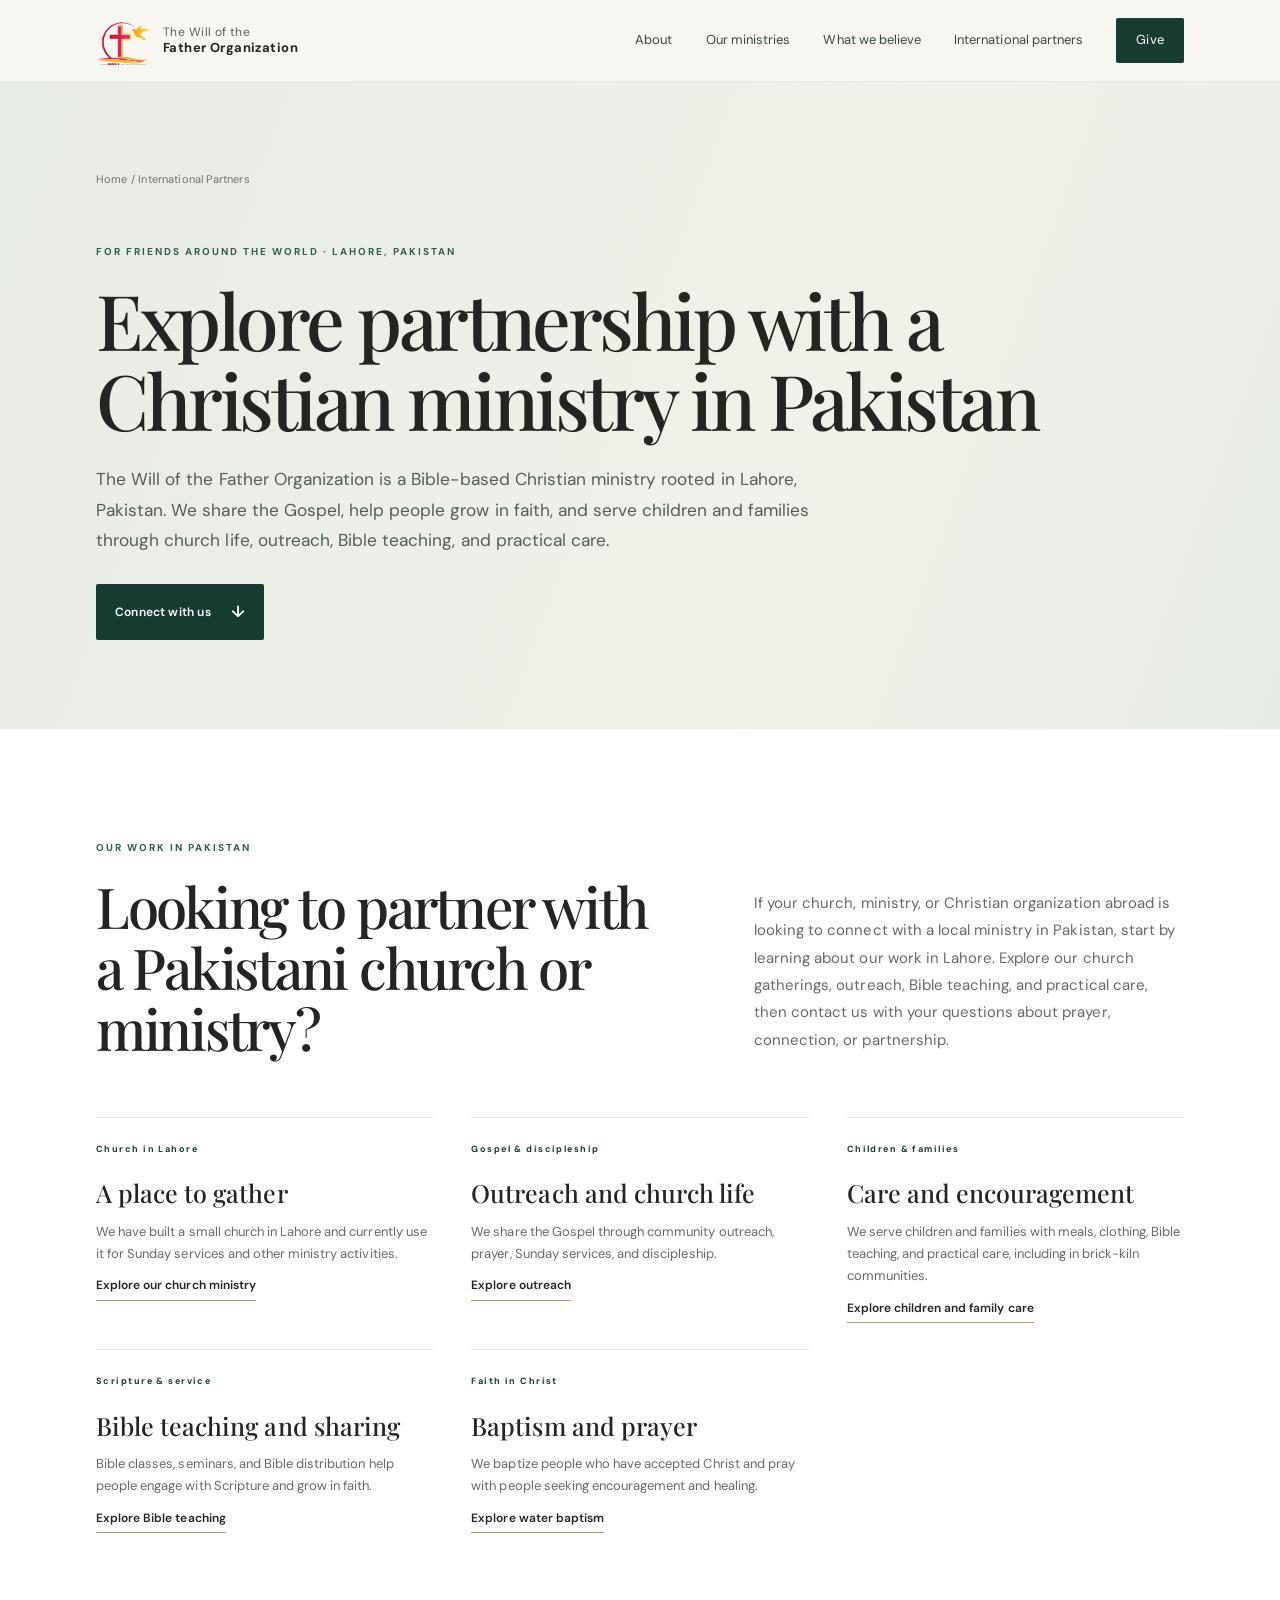
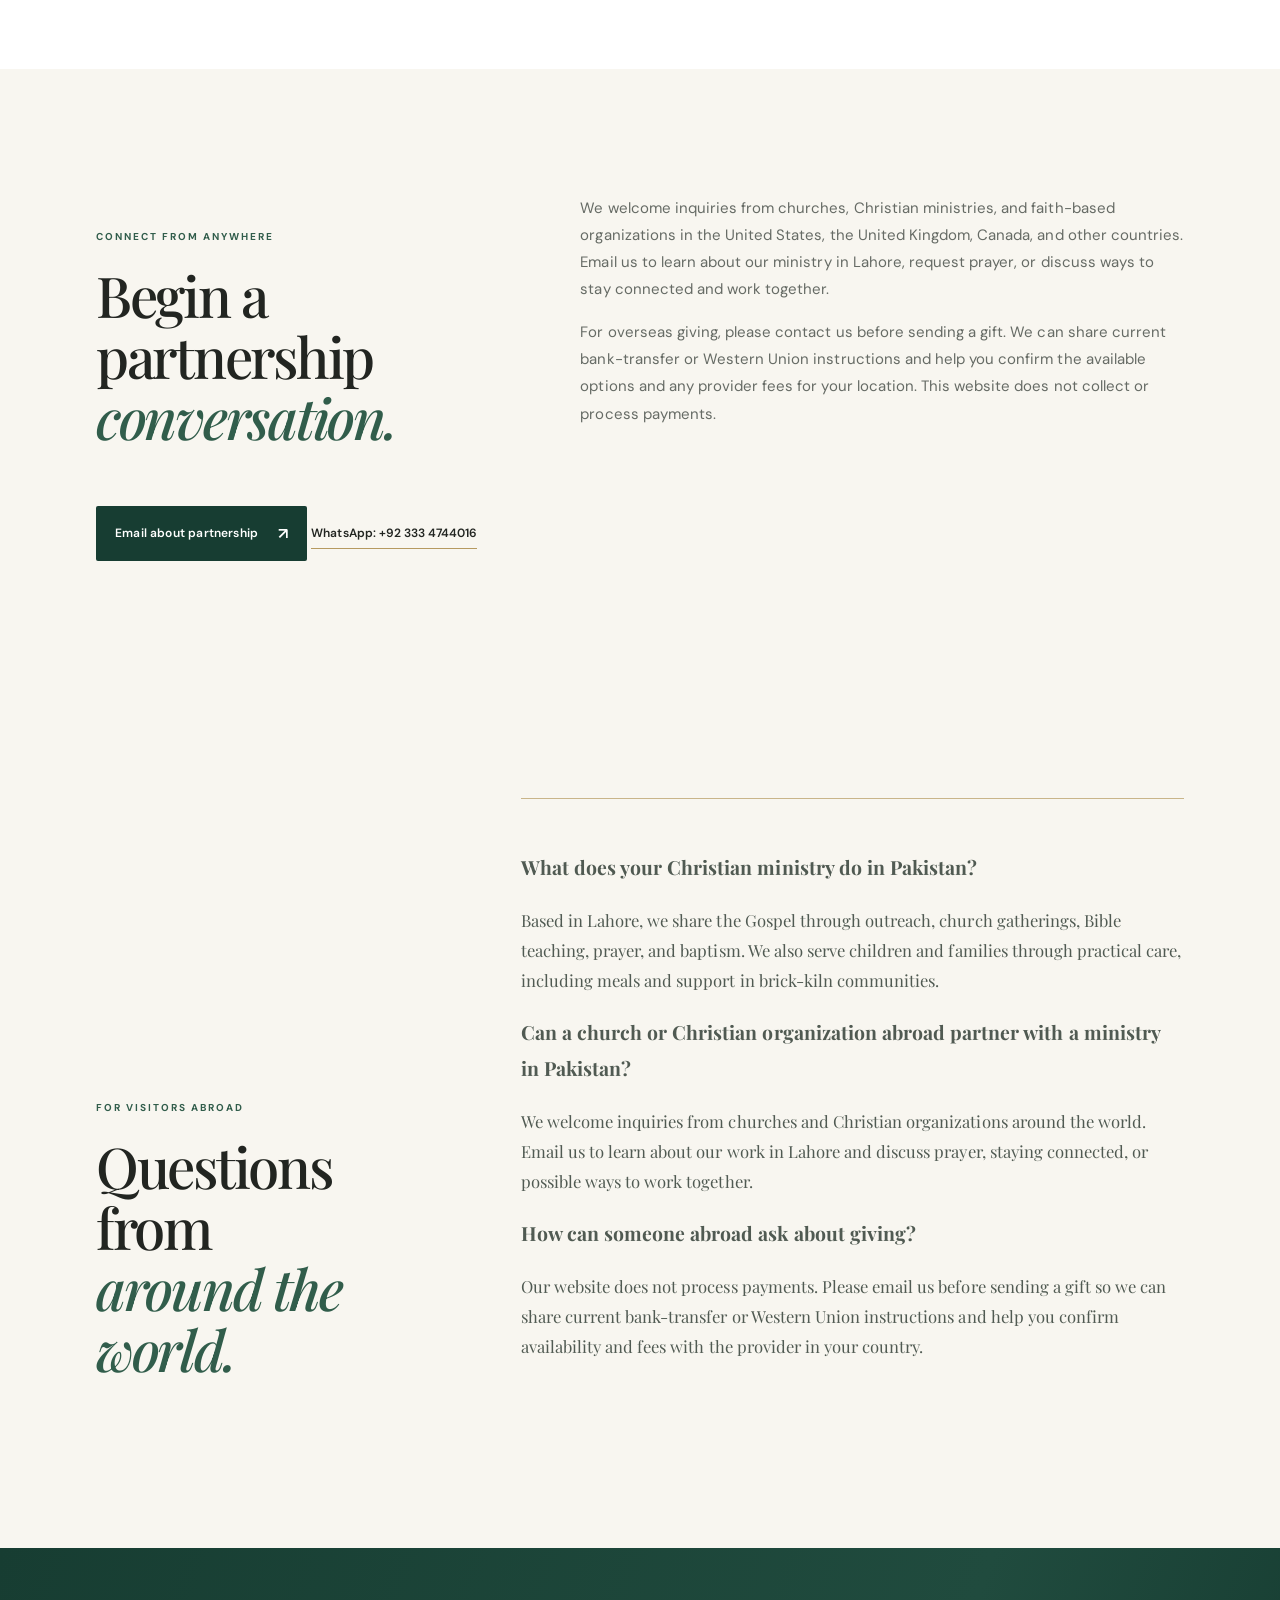
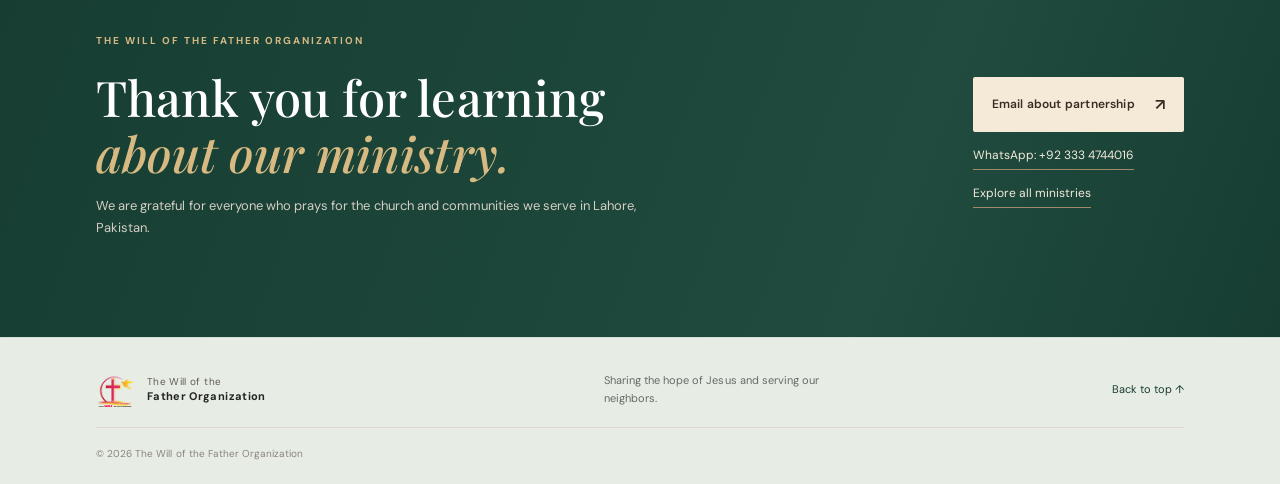
==== commit 6436ecaf: "Refresh shared refined styles" ====
--- a/international-partners.html
+++ b/international-partners.html
@@ -7,7 +7,7 @@
   <meta name="description" content="Learn about a Christian ministry in Lahore, Pakistan, serving through church, outreach, Bible teaching, and children’s care. Churches and ministries worldwide are welcome to connect.">
   <title>Christian Ministry Partnership in Pakistan | Will of the Father</title>
   <link rel="stylesheet" href="styles.css">
-  <link rel="stylesheet" href="redesign.css">
+  <link rel="stylesheet" href="redesign.css?v=polish-20261027">
   <script src="script.js" defer></script>
   <meta name="robots" content="index, follow">
   <link rel="canonical" href="https://will-of-the-father-organization.pages.dev/international-partners">
--- a/redesign.css
+++ b/redesign.css
@@ -20,3 +20,209 @@
 @media(max-width:900px){.hero{min-height:660px;height:min(760px,calc(100svh - 76px));padding:88px 7% 112px}.hero h1{font-size:clamp(48px,7.2vw,64px)}.intro-editorial{gap:48px}.ministry-feature-grid{grid-template-columns:1fr 1fr}.ministry-feature--large{grid-column:span 2;grid-row:auto;min-height:420px}.ministry-feature{min-height:360px}.photo-story-grid{grid-template-columns:1fr 1fr;grid-auto-rows:250px}.photo-story-item--wide{grid-column:span 2}}
 @media(max-width:640px){html{scroll-padding-top:72px}.site-header{height:70px}.site-nav{background:var(--cream);top:69px}.hero{min-height:690px;height:calc(100svh - 70px);max-height:850px;padding:72px 6% 112px;justify-content:center}.hero h1{font-size:clamp(43px,11vw,60px);line-height:1.06}.hero-intro{font-size:14px;line-height:1.7;margin:20px 0}.hero-note{margin-top:28px;font-size:9px}.hero-shade{background:linear-gradient(90deg,rgba(15,39,31,.88),rgba(18,42,34,.62)),linear-gradient(0deg,rgba(15,39,31,.38),transparent 65%)}.hero-controls{right:6%;bottom:31px;gap:8px}.hero-dot{width:9px;height:9px}.hero-scroll{left:6%;bottom:22px;font-size:8px}.intro-editorial{display:flex;flex-direction:column-reverse;gap:35px;padding-top:58px;padding-bottom:58px}.intro-photo{width:100%;padding-right:16px;padding-bottom:17px}.intro-photo img{height:300px}.intro-copy h2{font-size:39px}.intro-copy>p:not(.eyebrow){font-size:13px}.intro-band{padding:23px 6%}.section{padding:66px 6%}.section-heading{margin-bottom:30px}.ministry-feature-grid{grid-template-columns:1fr;gap:13px}.ministry-feature,.ministry-feature--large{grid-column:auto;min-height:340px}.ministry-feature--large{min-height:390px}.ministry-feature-copy{padding:23px}.ministry-list{grid-template-columns:1fr;margin-top:35px}.ministry-list-item{grid-template-columns:32px 1fr 18px;gap:9px;padding:18px 0}.ministry-list-item strong{font-size:19px}.photo-story-grid{grid-template-columns:1fr 1fr;grid-auto-rows:190px;gap:8px}.photo-story-item--wide{grid-column:span 2}.photo-story-item figcaption{left:12px;bottom:12px;font-size:16px}.story-section{padding:62px 6%}.give-section{background:#173D32}}
 @media(prefers-reduced-motion:reduce){html{scroll-behavior:auto}.hero-scroll span{animation:none}.hero-ready .hero-slide,.ministry-feature>img,.photo-story-item img{transition:none!important}.hero-ready .hero-slide.is-active{transform:none}}
+
+
+/* Cinematic hero entrance: restrained, immediate, and readable without motion. */
+.hero{--parallax-x:0px;--parallax-y:0px}
+.hero-background{inset:-2%;transform:translate3d(var(--parallax-x),var(--parallax-y),0);transition:transform .35s ease-out;will-change:transform}
+.hero-background::before{content:"";position:absolute;z-index:2;inset:0;pointer-events:none;background:radial-gradient(ellipse at 72% 22%,rgba(228,201,142,.19),transparent 34%),linear-gradient(135deg,rgba(23,61,50,.1),transparent 56%)}
+.hero-background::after{content:"";position:absolute;z-index:3;inset:0;pointer-events:none;background:linear-gradient(115deg,transparent 25%,rgba(245,231,197,.08) 48%,transparent 70%);opacity:.7}
+.hero-shade{background:linear-gradient(90deg,rgba(12,34,27,.86),rgba(18,42,34,.68) 43%,rgba(18,42,34,.2)),linear-gradient(0deg,rgba(12,34,27,.48),transparent 42%)}
+.hero-title-line{display:block;overflow:hidden;padding-block:.025em;margin-block:-.025em}
+.hero-title-line>span{display:block;transform:translateY(115%);animation:hero-line-rise .88s cubic-bezier(.2,.75,.2,1) forwards}
+.hero-title-line:nth-child(1)>span{animation-delay:.16s}
+.hero-title-line:nth-child(2)>span{animation-delay:.31s}
+@keyframes hero-line-rise{to{transform:translateY(0)}}
+.hero .eyebrow,.hero-intro,.hero-actions,.hero-note{animation:hero-soft-in .72s cubic-bezier(.2,.7,.2,1) both}
+.hero .eyebrow{animation-delay:.08s}
+.hero-intro{animation-delay:.68s}
+.hero-actions{animation-delay:.84s}
+.hero-note{animation-delay:1s}
+@keyframes hero-soft-in{from{opacity:0;transform:translateY(14px)}to{opacity:1;transform:translateY(0)}}
+.hero-ready .hero-slide{clip-path:inset(0 0 0 0);animation:hero-photo-reveal 1.15s cubic-bezier(.2,.7,.2,1) both}
+@keyframes hero-photo-reveal{from{clip-path:inset(0 0 0 7%)}to{clip-path:inset(0)}}
+.hero-ready .hero-slide.is-active{transform:scale(1.075) translateX(-.5%)}
+@media(max-width:640px){
+  .hero-background{inset:-1%}
+  .hero-title-line{white-space:normal}
+  .hero-shade{background:linear-gradient(90deg,rgba(12,34,27,.88),rgba(18,42,34,.66)),linear-gradient(0deg,rgba(12,34,27,.48),transparent 64%)}
+}
+@media(prefers-reduced-motion:reduce){
+  .hero-background{transform:none!important;transition:none!important;will-change:auto}
+  .hero-title-line>span,.hero .eyebrow,.hero-intro,.hero-actions,.hero-note,.hero-ready .hero-slide{animation:none!important;clip-path:none!important;transform:none!important;opacity:1!important}
+  .hero-background::after{display:none}
+}
+
+@media(min-width:901px){.hero-copy{width:min(1120px,100%);max-width:none}}
+@media(max-width:900px){.hero-copy{width:100%;max-width:980px}}
+
+
+/* Site-wide art direction: editorial hierarchy, measured rhythm, and clear states. */
+:root{--space-section:clamp(76px,8.6vw,124px);--content-gutter:clamp(24px,7.5vw,112px);--soft-sage:#e7ece5;--surface:#fff}
+body{font-size:16px;line-height:1.72;letter-spacing:.002em}
+p{max-width:68ch}
+h1,h2,h3{ text-wrap:pretty}
+.site-header{padding-inline:var(--content-gutter);border-bottom:1px solid rgba(23,61,50,.08)}
+.brand{gap:13px}
+.site-nav{gap:clamp(18px,2.6vw,36px)}
+.site-nav a{transition:color .2s ease,background-color .2s ease}
+.site-nav .nav-give{padding:11px 20px}
+.button,.site-nav .nav-give{border-radius:2px;letter-spacing:.015em;transition:transform .24s cubic-bezier(.2,.7,.2,1),background-color .24s,color .24s,border-color .24s}
+.button:focus-visible,.site-nav a:focus-visible,.text-link:focus-visible,.card-more:focus-visible,.hero-dot:focus-visible,.hero-scroll:focus-visible,.back-top:focus-visible{outline:2px solid var(--gold);outline-offset:4px}
+.button:hover{transform:translateY(-2px)}
+.section{padding-block:var(--space-section);padding-inline:var(--content-gutter)}
+.section-heading{gap:clamp(28px,6vw,86px);margin-bottom:clamp(34px,5vw,58px)}
+.section-heading>div{max-width:740px}
+.section h2,.contact-section h2,.give-section h2{font-size:clamp(40px,4.4vw,62px);line-height:1.08;letter-spacing:-.04em}
+.eyebrow{letter-spacing:.2em;margin-bottom:20px}
+.section-lead,.intro-copy>p:not(.eyebrow),.story-copy>p:not(.eyebrow),.faith-copy,.contact-details{line-height:1.82}
+.section-lead{max-width:43ch;font-size:15px}
+.intro-editorial{padding-block:var(--space-section);padding-inline:var(--content-gutter);gap:clamp(54px,8vw,126px)}
+.intro-photo img,.story-photo img{object-position:center 42%}
+.intro-copy{max-width:620px}
+.intro-copy h2{font-size:clamp(40px,4.4vw,60px);line-height:1.08;letter-spacing:-.04em}
+.intro-copy>p:not(.eyebrow){max-width:62ch;margin:20px 0}
+.intro-band{padding-block:clamp(28px,4vw,48px);padding-inline:var(--content-gutter);background:linear-gradient(100deg,#e5ebe3,#edf0e9 55%,#e6ece4);border-block:1px solid rgba(23,61,50,.045)}
+.intro-band p{max-width:40ch;line-height:1.35}
+.ministries-section{background:#fff}
+.ministry-feature-grid{gap:16px;grid-template-columns:1.08fr .96fr .96fr}
+.ministry-feature{min-height:370px}
+.ministry-feature--large{min-height:500px}
+.ministry-feature:after{inset:25% 0 0;background:linear-gradient(180deg,transparent 4%,rgba(10,32,24,.84) 100%)}
+.ministry-feature-copy{padding:clamp(24px,3.2vw,40px)}
+.ministry-feature-copy p{max-width:38ch;line-height:1.72}
+.ministry-feature>img,.photo-story-item img,.intro-photo img,.story-photo img,.ministry-gallery-grid img{transition:transform .75s cubic-bezier(.2,.7,.2,1),filter .45s ease,clip-path .85s cubic-bezier(.2,.7,.2,1)}
+@media(hover:hover){
+ .ministry-feature:hover>img,.photo-story-item:hover img,.ministry-gallery-grid figure:hover img{transform:scale(1.025);filter:saturate(.95)}
+}
+.ministry-list{margin-top:clamp(38px,5vw,64px);gap:0 clamp(32px,5vw,76px)}
+.ministry-list-item{padding:23px 0;grid-template-columns:34px minmax(0,1fr) 18px;gap:14px}
+.ministry-list-item strong{font-size:22px;line-height:1.25}
+.ministry-list-item small{font-size:13px;line-height:1.65;max-width:52ch}
+.story-section{background:linear-gradient(110deg,#e7ece5,#edf0e9 58%,#e4ebe3);max-width:none;padding-inline:var(--content-gutter)}
+.story-copy{max-width:650px}
+.story-copy>p:not(.eyebrow){max-width:62ch}
+.story-photo img{height:clamp(340px,39vw,500px)}
+.photo-story{background:#fff}
+.photo-story-grid{grid-template-columns:1.1fr .9fr 1fr;grid-auto-rows:clamp(210px,21vw,310px);gap:14px}
+.photo-story-item:after{inset:38% 0 0;background:linear-gradient(transparent,rgba(12,32,25,.72))}
+.photo-story-item figcaption{left:24px;bottom:22px;font-size:clamp(18px,1.6vw,22px)}
+.quote-band{padding-block:clamp(60px,8vw,92px);background:linear-gradient(115deg,#173d32,#204b3e 62%,#173d32)}
+.quote-band blockquote{max-width:25ch;margin-inline:auto;line-height:1.22}
+.faith-section{background:#f7f7f1}
+.faith-heading h2{line-height:1.05}
+.faith-copy{max-width:72ch;border-top:1px solid rgba(182,154,96,.7);font-size:clamp(16px,1.3vw,18px)}
+.give-section{padding:clamp(58px,7vw,88px) var(--content-gutter);grid-template-columns:64px minmax(0,1fr) auto;gap:clamp(22px,3vw,42px);background:linear-gradient(110deg,#173d32,#204b3e 70%,#173d32)}
+.give-copy{max-width:740px}
+.give-copy>p:not(.eyebrow){max-width:64ch;line-height:1.75}
+.give-note a{color:#f0ddb0;text-underline-offset:3px}
+.give-section .button-light{padding-inline:22px}
+.contact-section{background:#fff;max-width:none;padding-inline:var(--content-gutter);gap:clamp(42px,8vw,116px)}
+.contact-section>div:first-child{max-width:600px}
+.contact-details{max-width:590px;padding-left:clamp(20px,3vw,34px)}
+.contact-details a{text-underline-offset:3px}
+.site-footer{padding:34px var(--content-gutter) 22px;grid-template-columns:minmax(240px,1fr) minmax(220px,1fr) auto;gap:20px 34px;border-top:1px solid rgba(23,61,50,.08);background:#e7ece5}
+.site-footer>p{max-width:34ch;line-height:1.6}
+.site-footer small{padding-top:17px}
+.back-top{transition:transform .2s,color .2s}
+.back-top:hover{transform:translateY(-2px);color:#315d4b}
+
+/* Ministry detail and partnership pages share the same editorial grid and image rhythm. */
+.ministry-page-intro{padding:clamp(52px,7vw,88px) var(--content-gutter) clamp(58px,7vw,90px);background:linear-gradient(110deg,#e7ece5,#f1f1e9 65%,#e6ece5)}
+.ministry-page-intro-inner{max-width:1360px}
+.ministry-breadcrumb{margin-bottom:clamp(32px,4.5vw,54px);letter-spacing:.015em}
+.ministry-page-title{font-size:clamp(46px,6vw,78px);line-height:1.04;letter-spacing:-.045em;max-width:1000px}
+.ministry-page-description{max-width:64ch;font-size:clamp(15px,1.35vw,18px);line-height:1.78;margin:24px 0 28px;color:#525e55}
+.ministry-gallery{background:#fff;padding-top:clamp(62px,8vw,100px);padding-bottom:var(--space-section)}
+.ministry-gallery-heading{max-width:1360px;margin-inline:auto;margin-bottom:clamp(28px,4vw,46px)}
+.ministry-gallery-grid{max-width:1360px;margin-inline:auto;gap:16px}
+.ministry-gallery-grid figure{border:0;background:#f4f4ee}
+.ministry-gallery-grid img{height:clamp(210px,22vw,300px);filter:saturate(.88)}
+.ministry-gallery-grid figcaption{padding:15px 16px 17px;min-height:unset;line-height:1.55;font-size:12px}
+.ministry-page-cta{padding:clamp(55px,7vw,84px) var(--content-gutter);background:linear-gradient(110deg,#173d32,#204b3e 70%,#173d32);gap:clamp(26px,5vw,72px)}
+.ministry-page-cta>div:first-of-type{max-width:720px}
+.ministry-page-cta p:not(.eyebrow){max-width:62ch;line-height:1.75}
+.ministry-page-links{min-width:210px}
+.ministry-back{padding:25px var(--content-gutter);max-width:1360px}
+.ministry-back a{font-size:13px}
+
+/* Partnership content uses quiet editorial panels instead of a row of identical cards. */
+.ministry-page-intro+.section{background:#fff}
+.ministry-page-intro+.section .ministry-grid{gap:0 38px}
+.ministry-page-intro+.section .ministry-card{min-height:0;padding:24px 0 26px;background:transparent;border:0;border-top:1px solid var(--line)}
+.ministry-page-intro+.section .ministry-card h3{font-size:25px;line-height:1.25}
+.ministry-page-intro+.section .ministry-card p{max-width:48ch;line-height:1.72}
+.ministry-page-intro+.section .card-icon{background:var(--soft-sage);color:#173d32}
+
+/* Quiet image and copy reveals reuse the site's existing observer and stay motion-safe. */
+.motion-ready .intro-photo img,.motion-ready .story-photo img,.motion-ready .ministry-gallery-grid img,.motion-ready .photo-story-item img{clip-path:inset(0 0 4%);transform:scale(.985)}
+.motion-ready .intro-photo.is-visible img,.motion-ready .story-photo.is-visible img,.motion-ready .ministry-gallery-grid figure.is-visible img,.motion-ready .photo-story-item.is-visible img{clip-path:inset(0);transform:scale(1)}
+@media(prefers-reduced-motion:reduce){
+ .motion-ready .intro-photo img,.motion-ready .story-photo img,.motion-ready .ministry-gallery-grid img,.motion-ready .photo-story-item img{clip-path:none;transform:none}
+}
+
+/* Responsive refinements */
+@media(max-width:900px){
+ :root{--space-section:76px;--content-gutter:clamp(24px,6vw,52px)}
+ .site-header{padding-inline:5%;gap:18px}
+ .site-nav{gap:16px}
+ .site-nav a{font-size:11px}
+ .section-heading{align-items:end}
+ .ministry-feature-grid{gap:14px}
+ .ministry-feature--large{min-height:420px}
+ .ministry-list{gap:0 28px}
+ .give-section{grid-template-columns:52px minmax(0,1fr);gap:20px}
+ .give-section>.button{grid-column:2;justify-self:start}
+ .site-footer{grid-template-columns:1fr 1fr;gap:18px 24px}
+ .site-footer .back-top{justify-self:end}
+ .ministry-gallery-grid{gap:12px}
+}
+@media(max-width:640px){
+ :root{--space-section:64px;--content-gutter:22px}
+ .site-header{padding-inline:20px}
+ .site-nav{padding:18px 22px 24px;box-shadow:0 14px 24px rgba(23,61,50,.08)}
+ .site-nav a{font-size:14px}
+ .hero{padding-inline:6%}
+ .hero-copy{max-width:100%}
+ .hero .eyebrow{margin-bottom:16px}
+ .hero-intro{max-width:38ch}
+ .intro-editorial{gap:30px;padding-inline:var(--content-gutter)}
+ .intro-copy h2{font-size:clamp(36px,10vw,43px)}
+ .intro-band{padding-inline:var(--content-gutter)}
+ .section-heading{display:block;margin-bottom:28px}
+ .section h2,.contact-section h2,.give-section h2{font-size:clamp(36px,10vw,44px)}
+ .section-lead{margin-top:17px;font-size:14px}
+ .ministry-feature-grid{gap:11px}
+ .ministry-feature,.ministry-feature--large{min-height:315px}
+ .ministry-feature--large{min-height:350px}
+ .ministry-feature-copy{padding:22px}
+ .ministry-list{margin-top:28px}
+ .ministry-list-item{grid-template-columns:27px minmax(0,1fr) 16px;gap:8px;padding:18px 0}
+ .ministry-list-item strong{font-size:19px}
+ .ministry-list-item small{font-size:12px}
+ .photo-story-grid{grid-auto-rows:clamp(150px,45vw,190px);gap:8px}
+ .photo-story-item figcaption{left:12px;bottom:12px;font-size:15px}
+ .story-section{padding-inline:var(--content-gutter)}
+ .faith-copy{padding-top:22px;font-size:15px}
+ .give-section{padding-inline:var(--content-gutter)}
+ .contact-section{padding-inline:var(--content-gutter)}
+ .site-footer{padding:26px var(--content-gutter) 18px;grid-template-columns:1fr auto;gap:14px 18px}
+ .site-footer>p{grid-column:1/-1;grid-row:2}
+ .site-footer .back-top{grid-column:2;grid-row:1}
+ .site-footer small{grid-column:1/-1;grid-row:3}
+ .ministry-page-intro{padding-inline:var(--content-gutter)}
+ .ministry-page-title{font-size:clamp(40px,11vw,52px)}
+ .ministry-page-description{font-size:14px}
+ .ministry-gallery-heading{display:block}
+ .ministry-gallery-grid{grid-template-columns:repeat(2,minmax(0,1fr));gap:9px}
+ .ministry-gallery-grid img{height:clamp(150px,44vw,195px)}
+ .ministry-gallery-grid figcaption{font-size:10px;padding:10px;line-height:1.45}
+ .ministry-page-cta{padding-inline:var(--content-gutter)}
+ .ministry-page-links{min-width:0}
+ .ministry-page-intro+.section .ministry-grid{grid-template-columns:1fr;gap:0}
+ .ministry-page-intro+.section .ministry-card{padding:20px 0}
+}
+@media(hover:none){
+ .button:hover,.back-top:hover{transform:none}
+ .ministry-feature:hover>img,.photo-story-item:hover img,.ministry-gallery-grid figure:hover img{transform:none}
+}
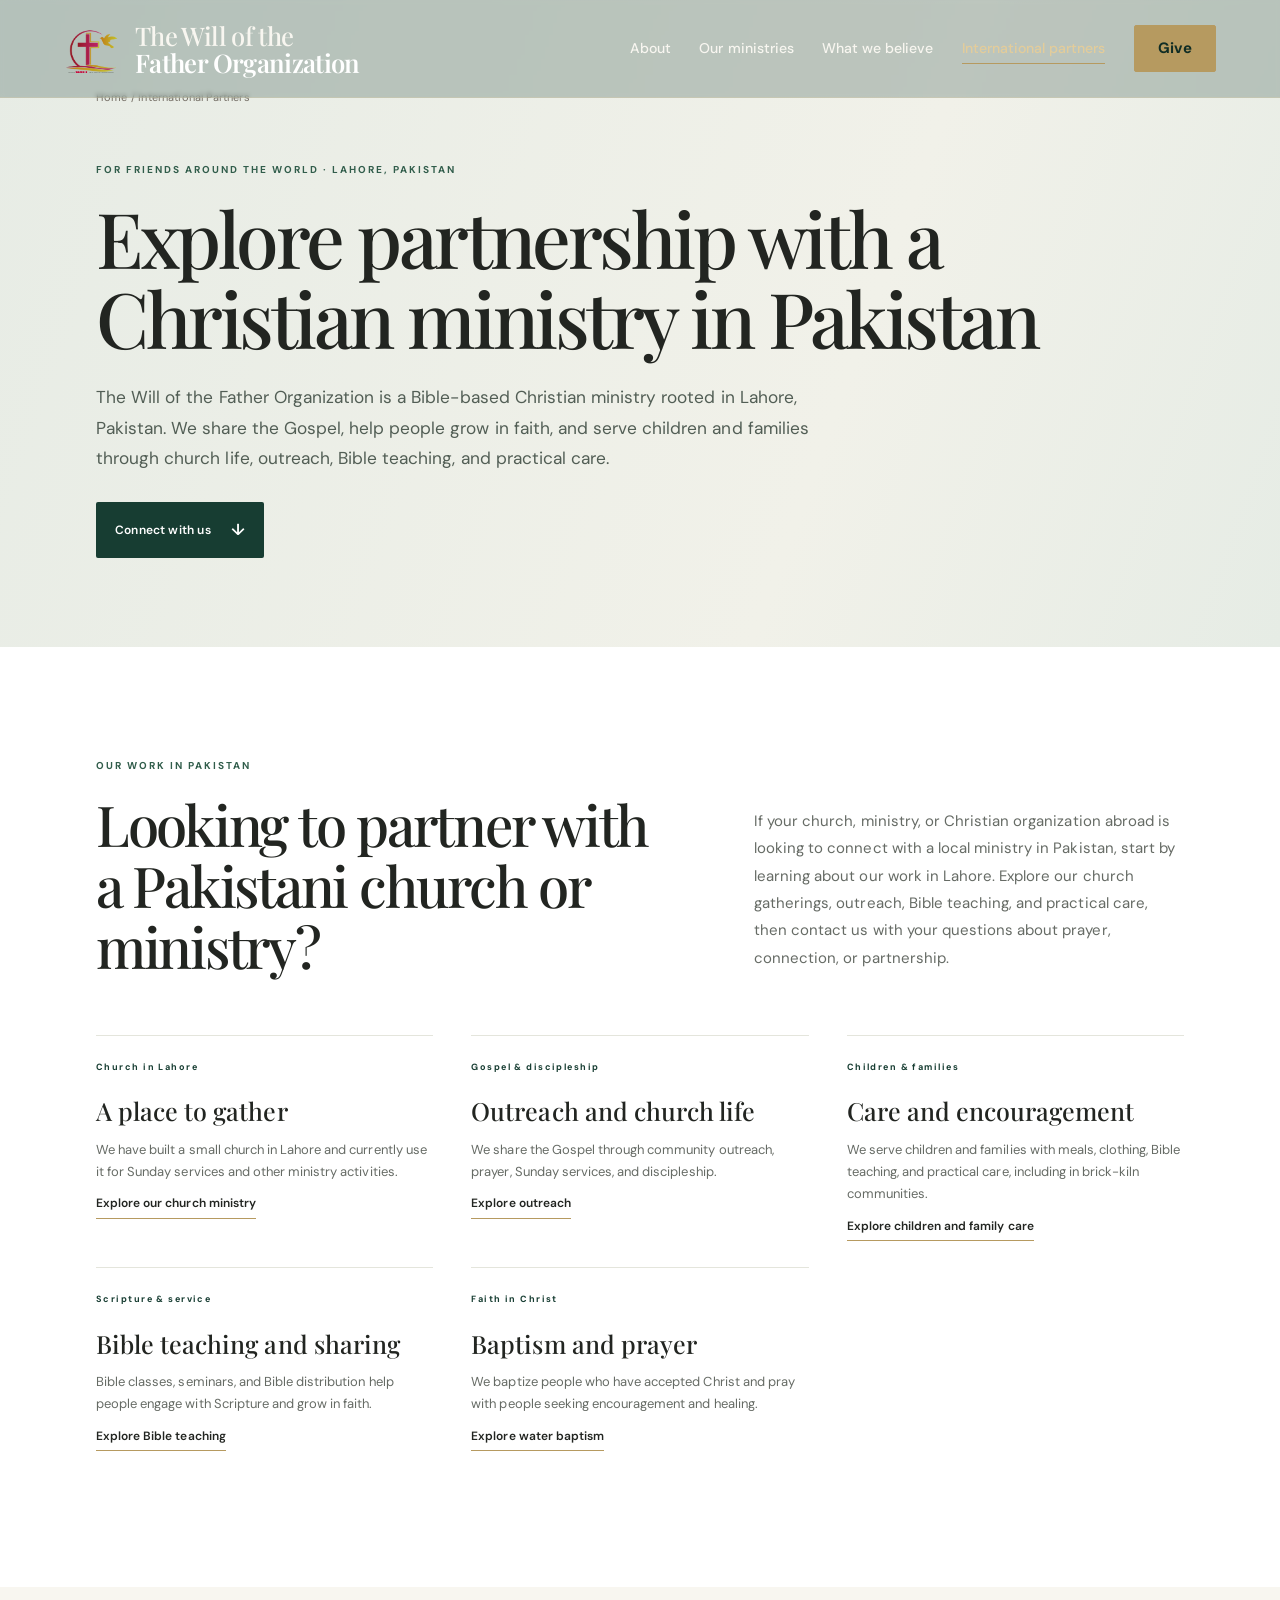
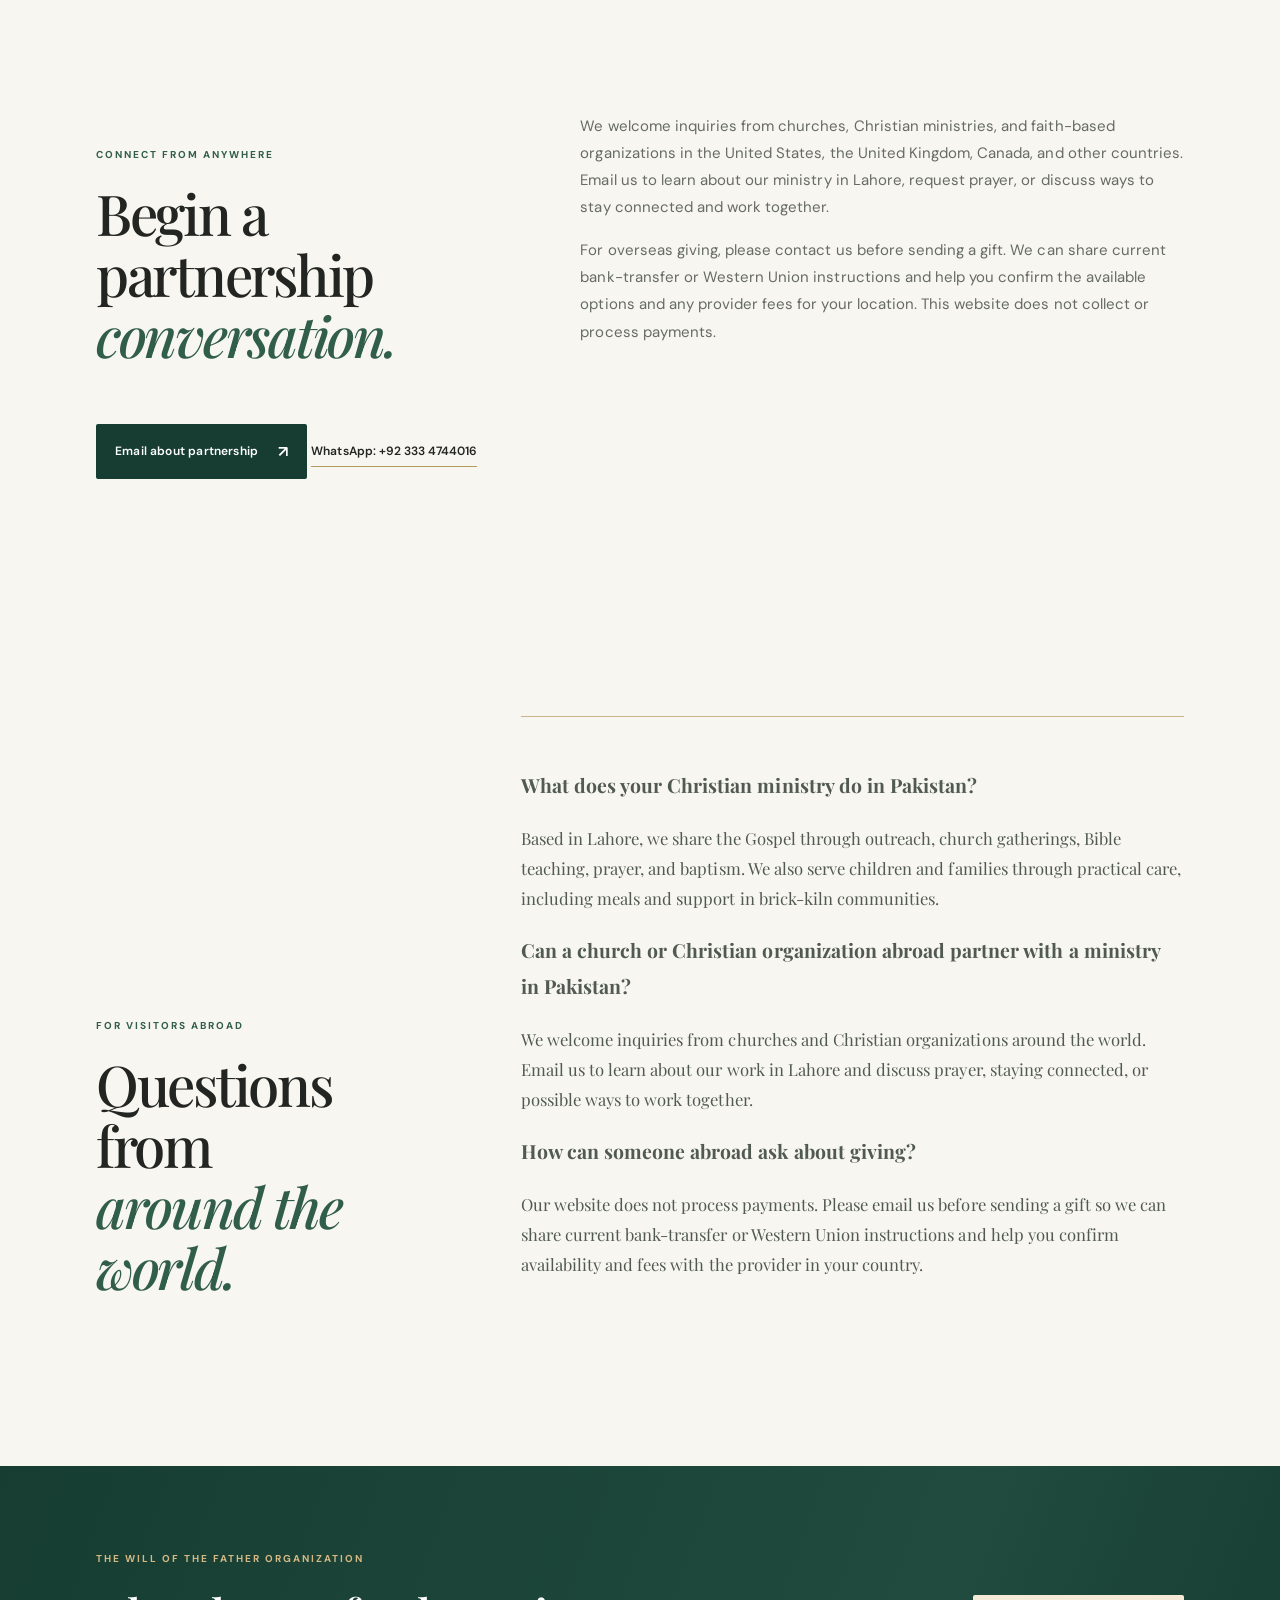
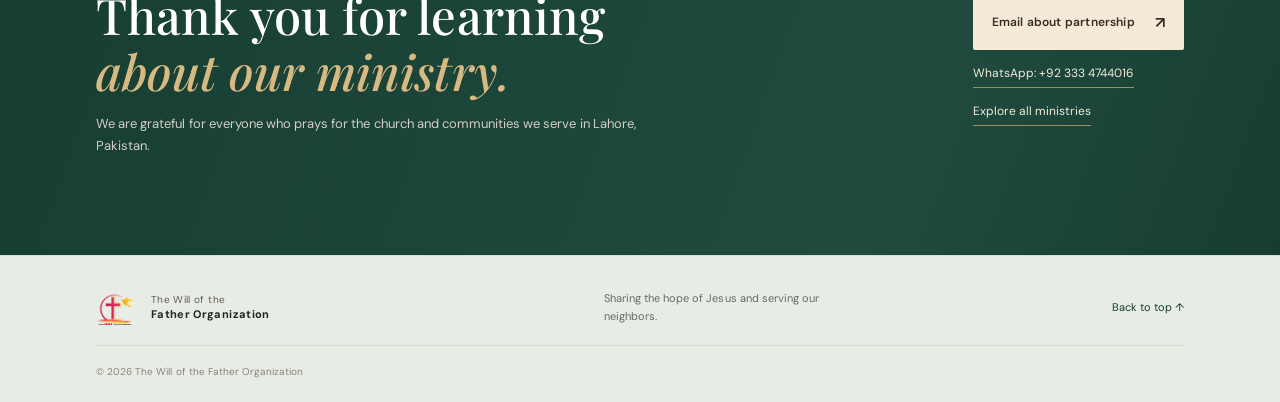
==== commit f588d4c2: "SEO: normalize internal links to canonical URLs" ====
--- a/international-partners.html
+++ b/international-partners.html
@@ -52,19 +52,19 @@
 <body>
   <a class="skip-link" href="#main">Skip to content</a>
   <header class="site-header">
-    <a class="brand" href="index.html#top" aria-label="The Will of the Father Organization home">
+    <a class="brand" href="/#top" aria-label="The Will of the Father Organization home">
       <span class="brand-logo-crop" aria-hidden="true"><img src="assets/images/ministry-logo.png" alt=""></span>
       <span class="brand-name">The Will of the<br><strong>Father Organization</strong></span>
     </a>
     <button class="menu-toggle" type="button" aria-expanded="false" aria-controls="site-nav" aria-label="Open navigation"><span></span><span></span></button>
     <nav id="site-nav" class="site-nav" aria-label="Main navigation">
-      <a href="index.html#about">About</a><a href="index.html#ministries">Our ministries</a><a href="index.html#faith">What we believe</a><a href="international-partners.html" aria-current="page">International partners</a><a class="nav-give" href="index.html#give">Give</a>
+      <a href="/#about">About</a><a href="/#ministries">Our ministries</a><a href="/#faith">What we believe</a><a href="/international-partners" aria-current="page">International partners</a><a class="nav-give" href="/#give">Give</a>
     </nav>
   </header>
   <main id="main">
     <section class="ministry-page-intro">
       <div class="ministry-page-intro-inner">
-        <p class="ministry-breadcrumb"><a href="index.html">Home</a><span aria-hidden="true"> / </span>International Partners</p>
+        <p class="ministry-breadcrumb"><a href="/">Home</a><span aria-hidden="true"> / </span>International Partners</p>
         <p class="eyebrow">For friends around the world · Lahore, Pakistan</p>
         <h1 class="ministry-page-title">Explore partnership with a Christian ministry in Pakistan</h1>
         <p class="ministry-page-description">The Will of the Father Organization is a Bible-based Christian ministry rooted in Lahore, Pakistan. We share the Gospel, help people grow in faith, and serve children and families through church life, outreach, Bible teaching, and practical care.</p>
@@ -78,11 +78,11 @@
         <p class="section-lead">If your church, ministry, or Christian organization abroad is looking to connect with a local ministry in Pakistan, start by learning about our work in Lahore. Explore our church gatherings, outreach, Bible teaching, and practical care, then contact us with your questions about prayer, connection, or partnership.</p>
       </div>
       <div class="ministry-grid">
-        <article class="ministry-card"><span class="card-number">Church in Lahore</span><h3>A place to gather</h3><p>We have built a small church in Lahore and currently use it for Sunday services and other ministry activities.</p><a class="text-link text-link-dark" href="ministries/church.html">Explore our church ministry</a></article>
-        <article class="ministry-card"><span class="card-number">Gospel &amp; discipleship</span><h3>Outreach and church life</h3><p>We share the Gospel through community outreach, prayer, Sunday services, and discipleship.</p><a class="text-link text-link-dark" href="ministries/outreach.html">Explore outreach</a></article>
-        <article class="ministry-card"><span class="card-number">Children &amp; families</span><h3>Care and encouragement</h3><p>We serve children and families with meals, clothing, Bible teaching, and practical care, including in brick-kiln communities.</p><a class="text-link text-link-dark" href="ministries/children-ministry.html">Explore children and family care</a></article>
-        <article class="ministry-card"><span class="card-number">Scripture &amp; service</span><h3>Bible teaching and sharing</h3><p>Bible classes, seminars, and Bible distribution help people engage with Scripture and grow in faith.</p><a class="text-link text-link-dark" href="ministries/bible-teaching.html">Explore Bible teaching</a></article>
-        <article class="ministry-card"><span class="card-number">Faith in Christ</span><h3>Baptism and prayer</h3><p>We baptize people who have accepted Christ and pray with people seeking encouragement and healing.</p><a class="text-link text-link-dark" href="ministries/baptism.html">Explore water baptism</a></article>
+        <article class="ministry-card"><span class="card-number">Church in Lahore</span><h3>A place to gather</h3><p>We have built a small church in Lahore and currently use it for Sunday services and other ministry activities.</p><a class="text-link text-link-dark" href="/ministries/church">Explore our church ministry</a></article>
+        <article class="ministry-card"><span class="card-number">Gospel &amp; discipleship</span><h3>Outreach and church life</h3><p>We share the Gospel through community outreach, prayer, Sunday services, and discipleship.</p><a class="text-link text-link-dark" href="/ministries/outreach">Explore outreach</a></article>
+        <article class="ministry-card"><span class="card-number">Children &amp; families</span><h3>Care and encouragement</h3><p>We serve children and families with meals, clothing, Bible teaching, and practical care, including in brick-kiln communities.</p><a class="text-link text-link-dark" href="/ministries/children-ministry">Explore children and family care</a></article>
+        <article class="ministry-card"><span class="card-number">Scripture &amp; service</span><h3>Bible teaching and sharing</h3><p>Bible classes, seminars, and Bible distribution help people engage with Scripture and grow in faith.</p><a class="text-link text-link-dark" href="/ministries/bible-teaching">Explore Bible teaching</a></article>
+        <article class="ministry-card"><span class="card-number">Faith in Christ</span><h3>Baptism and prayer</h3><p>We baptize people who have accepted Christ and pray with people seeking encouragement and healing.</p><a class="text-link text-link-dark" href="/ministries/baptism">Explore water baptism</a></article>
       </div>
     </section>
 
@@ -110,9 +110,9 @@
 
     <section class="ministry-page-cta">
       <div><p class="eyebrow">The Will of the Father Organization</p><h2>Thank you for learning<br><em>about our ministry.</em></h2><p>We are grateful for everyone who prays for the church and communities we serve in Lahore, Pakistan.</p></div>
-      <div class="ministry-page-links"><a class="button button-light" href="mailto:thewillofthefatherpk@gmail.com?subject=International%20ministry%20partnership%20inquiry">Email about partnership <span aria-hidden="true">↗</span></a><a href="https://wa.me/923334744016">WhatsApp: +92 333 4744016</a><a href="index.html#ministries">Explore all ministries</a></div>
+      <div class="ministry-page-links"><a class="button button-light" href="mailto:thewillofthefatherpk@gmail.com?subject=International%20ministry%20partnership%20inquiry">Email about partnership <span aria-hidden="true">↗</span></a><a href="https://wa.me/923334744016">WhatsApp: +92 333 4744016</a><a href="/#ministries">Explore all ministries</a></div>
     </section>
   </main>
-  <footer class="site-footer"><a class="brand brand-footer" href="index.html#top"><span class="brand-logo-crop" aria-hidden="true"><img src="assets/images/ministry-logo.png" alt=""></span><span class="brand-name">The Will of the<br><strong>Father Organization</strong></span></a><p>Sharing the hope of Jesus and serving our neighbors.</p><a href="#main" class="back-top">Back to top ↑</a><small>© <span id="year">2026</span> The Will of the Father Organization</small></footer>
+  <footer class="site-footer"><a class="brand brand-footer" href="/#top"><span class="brand-logo-crop" aria-hidden="true"><img src="assets/images/ministry-logo.png" alt=""></span><span class="brand-name">The Will of the<br><strong>Father Organization</strong></span></a><p>Sharing the hope of Jesus and serving our neighbors.</p><a href="#main" class="back-top">Back to top ↑</a><small>© <span id="year">2026</span> The Will of the Father Organization</small></footer>
 </body>
 </html>
--- a/redesign.css
+++ b/redesign.css
@@ -226,3 +226,414 @@
  .button:hover,.back-top:hover{transform:none}
  .ministry-feature:hover>img,.photo-story-item:hover img,.ministry-gallery-grid figure:hover img{transform:none}
 }
+
+
+/* Mobile hero: keep the message on solid forest green and give photos a wide, readable frame. */
+@media(max-width:640px){
+  .hero{
+    min-height:0;
+    height:auto;
+    max-height:none;
+    padding:34px 22px 0;
+    display:flex;
+    flex-direction:column;
+    align-items:stretch;
+    justify-content:flex-start;
+    overflow:hidden;
+    background:#173d32;
+  }
+  .hero-copy{
+    order:1;
+    width:100%;
+    max-width:none;
+    padding:18px 0 30px;
+  }
+  .hero-background{
+    order:2;
+    position:relative;
+    z-index:0;
+    inset:auto;
+    width:calc(100% + 44px);
+    height:clamp(220px,64vw,290px);
+    flex:0 0 auto;
+    margin-inline:-22px;
+    overflow:hidden;
+  }
+  .hero-slide{object-position:center 50%}
+  .hero-slide--portrait{object-position:center 38%}
+  .hero-shade{
+    background:linear-gradient(180deg,rgba(12,34,27,.06),rgba(12,34,27,.18) 58%,rgba(12,34,27,.52));
+  }
+  .hero-controls{right:22px;bottom:18px}
+  .hero-scroll{left:22px;bottom:16px}
+}
+
+
+/* Photo-led ministry links for the remaining six ministry areas. */
+.ministry-list-item{
+  grid-template-columns:34px 104px minmax(0,1fr) 18px;
+  gap:14px;
+  align-items:center;
+}
+.ministry-list-thumb{
+  display:block;
+  width:104px;
+  aspect-ratio:4 / 3;
+  overflow:hidden;
+  background:#e7ece5;
+}
+.ministry-list-thumb img{
+  display:block;
+  width:100%;
+  height:100%;
+  object-fit:cover;
+  transition:transform .55s cubic-bezier(.2,.7,.2,1),filter .35s ease;
+}
+@media(hover:hover){
+  .ministry-list-item:hover .ministry-list-thumb img{transform:scale(1.06);filter:saturate(1.05)}
+}
+@media(max-width:900px){
+  .ministry-list-item{grid-template-columns:30px 82px minmax(0,1fr) 16px;gap:11px}
+  .ministry-list-thumb{width:82px}
+}
+@media(max-width:640px){
+  .ministry-list-item{grid-template-columns:27px 76px minmax(0,1fr) 16px;gap:10px;padding:17px 0}
+  .ministry-list-thumb{width:76px;aspect-ratio:1}
+  .ministry-list-item strong{font-size:18px}
+}
+@media(max-width:380px){
+  .ministry-list-item{grid-template-columns:23px 64px minmax(0,1fr) 14px;gap:8px}
+  .ministry-list-thumb{width:64px}
+  .ministry-list-item strong{font-size:17px}
+  .ministry-list-item small{font-size:11px}
+}
+@media(prefers-reduced-motion:reduce){
+  .ministry-list-thumb img{transition:none}
+}
+
+
+/* Use one consistent image-led card system for all nine ministry categories. */
+.ministry-feature-grid{
+  grid-template-columns:repeat(3,minmax(0,1fr));
+  grid-auto-rows:clamp(350px,34vw,430px);
+  gap:16px;
+}
+.ministry-feature-grid>.ministry-feature,
+.ministry-feature-grid>.ministry-feature--large{
+  display:block;
+  min-height:0;
+  height:100%;
+  grid-column:auto;
+  grid-row:auto;
+  color:inherit;
+  text-decoration:none;
+}
+.ministry-feature-grid>.ministry-feature:focus-visible{
+  outline:2px solid var(--gold);
+  outline-offset:4px;
+}
+.ministry-feature-grid .card-more{display:inline-flex;align-items:center;gap:7px}
+@media(max-width:900px){
+  .ministry-feature-grid{grid-template-columns:repeat(2,minmax(0,1fr));grid-auto-rows:360px}
+}
+@media(max-width:640px){
+  .ministry-feature-grid{grid-template-columns:1fr;grid-auto-rows:340px;gap:13px}
+  .ministry-feature-grid>.ministry-feature,
+  .ministry-feature-grid>.ministry-feature--large{height:100%;min-height:0}
+}
+@media(hover:hover){
+  .ministry-feature-grid>.ministry-feature:hover{transform:translateY(-2px)}
+}
+@media(prefers-reduced-motion:reduce){
+  .ministry-feature-grid>.ministry-feature{transition:none}
+}
+
+
+/* Premium forest-green header and responsive navigation. */
+html{scroll-padding-top:98px}
+.site-header{
+  height:98px;
+  max-width:none;
+  padding:0 clamp(24px,5vw,76px);
+  gap:28px;
+  background:#173D32;
+  border-bottom:1px solid rgba(182,154,96,.52);
+  box-shadow:0 8px 28px rgba(10,30,24,.1);
+  transition:height .32s cubic-bezier(.2,.7,.2,1),padding .32s,background-color .32s,box-shadow .32s;
+}
+.site-header.is-scrolled{
+  height:84px;
+  background:#102D25;
+  box-shadow:0 7px 24px rgba(8,23,18,.23);
+}
+.brand{gap:17px;flex:0 0 auto;min-width:0}
+.brand-logo-frame{
+  width:68px;
+  height:76px;
+  display:grid;
+  place-items:center;
+  flex:none;
+  overflow:hidden;
+  background:#F8F6F0;
+  border:1px solid rgba(255,255,255,.5);
+  border-radius:2px;
+  transition:width .32s,height .32s;
+}
+.brand-logo-frame img{
+  display:block;
+  width:100%;
+  height:100%;
+  max-width:none;
+  object-fit:contain;
+  mix-blend-mode:multiply;
+}
+.site-header.is-scrolled .brand-logo-frame{width:62px;height:68px}
+.site-header .brand-name{
+  max-width:355px;
+  color:#F8F6F0;
+  font:500 clamp(20px,2vw,26px)/1.04 var(--serif);
+  letter-spacing:-.025em;
+  white-space:nowrap;
+  transition:font-size .32s,color .25s;
+}
+.site-header .brand-name strong{
+  color:#fff;
+  font:600 1em/1.04 var(--serif);
+  letter-spacing:-.025em;
+}
+.site-header.is-scrolled .brand-name{font-size:23px}
+.site-header .site-nav{gap:clamp(17px,2.2vw,34px);margin-left:auto}
+.site-header .site-nav a{
+  position:relative;
+  padding:12px 0;
+  color:#F8F6F0;
+  font-size:clamp(14px,1.1vw,16px);
+  font-weight:500;
+  line-height:1.25;
+  text-decoration:none;
+  white-space:nowrap;
+  transition:color .22s,background-color .22s,border-color .22s,transform .22s;
+}
+.site-header .site-nav a:not(.nav-give)::after{
+  content:"";
+  position:absolute;
+  left:0;right:0;bottom:5px;
+  height:1px;
+  background:#B69A60;
+  transform:scaleX(0);
+  transform-origin:left center;
+  transition:transform .24s cubic-bezier(.2,.7,.2,1);
+}
+.site-header .site-nav a:not(.nav-give):hover,
+.site-header .site-nav a:not(.nav-give):focus-visible,
+.site-header .site-nav a[aria-current="page"]{color:#E3CC9A}
+.site-header .site-nav a:not(.nav-give):hover::after,
+.site-header .site-nav a:not(.nav-give):focus-visible::after,
+.site-header .site-nav a[aria-current="page"]::after{transform:scaleX(1)}
+.site-header .site-nav .nav-give{
+  padding:13px 23px;
+  border:1px solid #B69A60;
+  border-radius:2px;
+  background:#B69A60;
+  color:#102D25;
+  font-size:15px;
+  font-weight:700;
+  letter-spacing:.025em;
+  transition:background-color .22s,color .22s,border-color .22s,transform .22s;
+}
+.site-header .site-nav .nav-give:hover{
+  background:#F8F6F0;
+  border-color:#F8F6F0;
+  color:#102D25;
+  transform:translateY(-1px);
+}
+.site-header a:focus-visible,.site-header button:focus-visible{
+  outline:2px solid #E3CC9A;
+  outline-offset:4px;
+}
+.menu-toggle{
+  border:1px solid rgba(227,204,154,.55);
+  border-radius:2px;
+  padding:12px;
+  background:transparent;
+  color:#F8F6F0;
+}
+.menu-toggle span{background:#F8F6F0;transition:transform .25s,background-color .2s}
+.menu-toggle[aria-expanded="true"] span{background:#E3CC9A}
+@media(max-width:980px){
+  html{scroll-padding-top:88px}
+  .site-header,.site-header.is-scrolled{height:82px;padding-inline:22px}
+  .brand{gap:12px}
+  .brand-logo-frame,.site-header.is-scrolled .brand-logo-frame{width:54px;height:62px}
+  .site-header .brand-name,.site-header.is-scrolled .brand-name{font-size:clamp(17px,2.8vw,22px)}
+  .menu-toggle{display:grid;gap:5px;place-items:center;width:46px;height:46px;flex:none;cursor:pointer}
+  .menu-toggle span{width:23px;height:2px}
+  .menu-toggle[aria-expanded="true"] span:first-child{transform:translateY(3.5px) rotate(45deg)}
+  .menu-toggle[aria-expanded="true"] span:last-child{transform:translateY(-3.5px) rotate(-45deg)}
+  .site-header .site-nav{
+    display:flex;
+    position:absolute;
+    top:100%;left:0;right:0;
+    max-height:0;
+    overflow:hidden;
+    visibility:hidden;
+    opacity:0;
+    pointer-events:none;
+    transform:translateY(-8px);
+    flex-direction:column;
+    align-items:stretch;
+    gap:0;
+    margin:0;
+    padding:0 22px;
+    background:#102D25;
+    border-bottom:1px solid rgba(182,154,96,.5);
+    box-shadow:0 16px 26px rgba(8,23,18,.2);
+    transition:max-height .3s ease,opacity .22s ease,transform .25s ease,visibility .3s,padding .25s;
+  }
+  .site-header .site-nav.open{
+    max-height:460px;
+    visibility:visible;
+    opacity:1;
+    pointer-events:auto;
+    transform:translateY(0);
+    padding:10px 22px 20px;
+  }
+  .site-header .site-nav a{
+    padding:15px 6px;
+    font-size:16px;
+    white-space:normal;
+    border-bottom:1px solid rgba(248,246,240,.1);
+  }
+  .site-header .site-nav a:not(.nav-give)::after{bottom:8px;right:auto;width:56px}
+  .site-header .site-nav .nav-give{
+    margin-top:14px;
+    padding:14px 18px;
+    text-align:center;
+    border:1px solid #B69A60;
+  }
+}
+@media(max-width:420px){
+  .site-header,.site-header.is-scrolled{padding-inline:15px}
+  .brand{gap:9px}
+  .brand-logo-frame,.site-header.is-scrolled .brand-logo-frame{width:48px;height:56px}
+  .site-header .brand-name,.site-header.is-scrolled .brand-name{font-size:16px;letter-spacing:-.03em}
+  .menu-toggle{width:44px;height:44px;padding:10px}
+  .site-header .site-nav,.site-header .site-nav.open{padding-inline:15px}
+}
+@media(prefers-reduced-motion:reduce){
+  .site-header,.brand-logo-frame,.site-header .brand-name,.site-header .site-nav a,.site-header .site-nav a::after,.menu-toggle span{transition:none!important}
+}
+
+
+/* Let the hero photograph show through the header on wide screens. */
+@media(min-width:981px){
+  .site-header{
+    margin-bottom:-98px;
+    background:rgba(23,61,50,.24);
+    backdrop-filter:blur(2px);
+    box-shadow:none;
+    border-bottom-color:rgba(227,204,154,.28);
+  }
+  .site-header.is-scrolled{
+    background:#102D25;
+    box-shadow:0 7px 24px rgba(8,23,18,.23);
+    border-bottom-color:rgba(182,154,96,.52);
+  }
+  .hero{padding-top:max(128px,clamp(70px,10vw,132px))}
+}
+@media(max-width:980px){
+  .site-header,.site-header.is-scrolled{
+    margin-bottom:-82px;
+    background:#173D32;
+  }
+  .site-header.is-scrolled{background:#102D25}
+  .hero{padding-top:128px}
+}
+@media(max-width:640px){
+  .hero{padding-top:112px}
+}
+
+
+/* Keep the logo mark clear by hiding the tiny printed lettering at its lower edge. */
+.site-header .brand-logo-frame{
+  height:62px;
+}
+.site-header .brand-logo-frame img{
+  width:100%;
+  height:auto;
+  object-fit:initial;
+  align-self:start;
+}
+.site-header.is-scrolled .brand-logo-frame{height:58px}
+@media(max-width:980px){
+  .site-header .brand-logo-frame,.site-header.is-scrolled .brand-logo-frame{height:50px}
+}
+@media(max-width:420px){
+  .site-header .brand-logo-frame,.site-header.is-scrolled .brand-logo-frame{height:45px}
+}
+
+/* Refine the logo crop to fully exclude its tiny lower wordmark. */
+.site-header .brand-logo-frame{height:56px}
+.site-header.is-scrolled .brand-logo-frame{height:52px}
+@media(max-width:980px){
+  .site-header .brand-logo-frame,.site-header.is-scrolled .brand-logo-frame{height:46px}
+}
+@media(max-width:420px){
+  .site-header .brand-logo-frame,.site-header.is-scrolled .brand-logo-frame{height:42px}
+}
+
+
+/* Use the transparent emblem alone in the header; the name is typeset beside it. */
+.site-header .brand-logo-frame,.site-header.is-scrolled .brand-logo-frame{
+  width:60px;height:60px;background:transparent;border:0;border-radius:0;
+}
+.site-header .brand-logo-frame img{width:100%;height:100%;object-fit:contain;mix-blend-mode:normal}
+@media(max-width:980px){.site-header .brand-logo-frame,.site-header.is-scrolled .brand-logo-frame{width:48px;height:48px}}
+@media(max-width:420px){.site-header .brand-logo-frame,.site-header.is-scrolled .brand-logo-frame{width:44px;height:44px}}
+
+
+/* Keep the mobile slideshow behind the hero copy, matching the desktop composition. */
+@media(max-width:640px){
+  .hero{
+    position:relative;
+    min-height:690px;
+    height:calc(100svh - 70px);
+    max-height:850px;
+    padding:112px 6% 104px;
+    display:flex;
+    flex-direction:column;
+    align-items:stretch;
+    justify-content:center;
+    overflow:hidden;
+    background:#173d32;
+  }
+  .hero-background{
+    position:absolute;
+    z-index:0;
+    inset:-1%;
+    width:auto;
+    height:auto;
+    flex:none;
+    margin:0;
+    order:initial;
+    overflow:hidden;
+  }
+  .hero-copy{
+    position:relative;
+    z-index:2;
+    order:initial;
+    width:100%;
+    max-width:none;
+    padding:0;
+  }
+  .hero-slide{object-position:center 50%}
+  .hero-slide--portrait{object-position:center 38%}
+  .hero-shade{
+    position:absolute;
+    inset:0;
+    z-index:1;
+    background:linear-gradient(90deg,rgba(12,34,27,.88),rgba(18,42,34,.66)),linear-gradient(0deg,rgba(12,34,27,.48),transparent 64%);
+  }
+  .hero-controls{z-index:4;right:6%;bottom:31px}
+  .hero-scroll{z-index:4;left:6%;bottom:22px}
+}
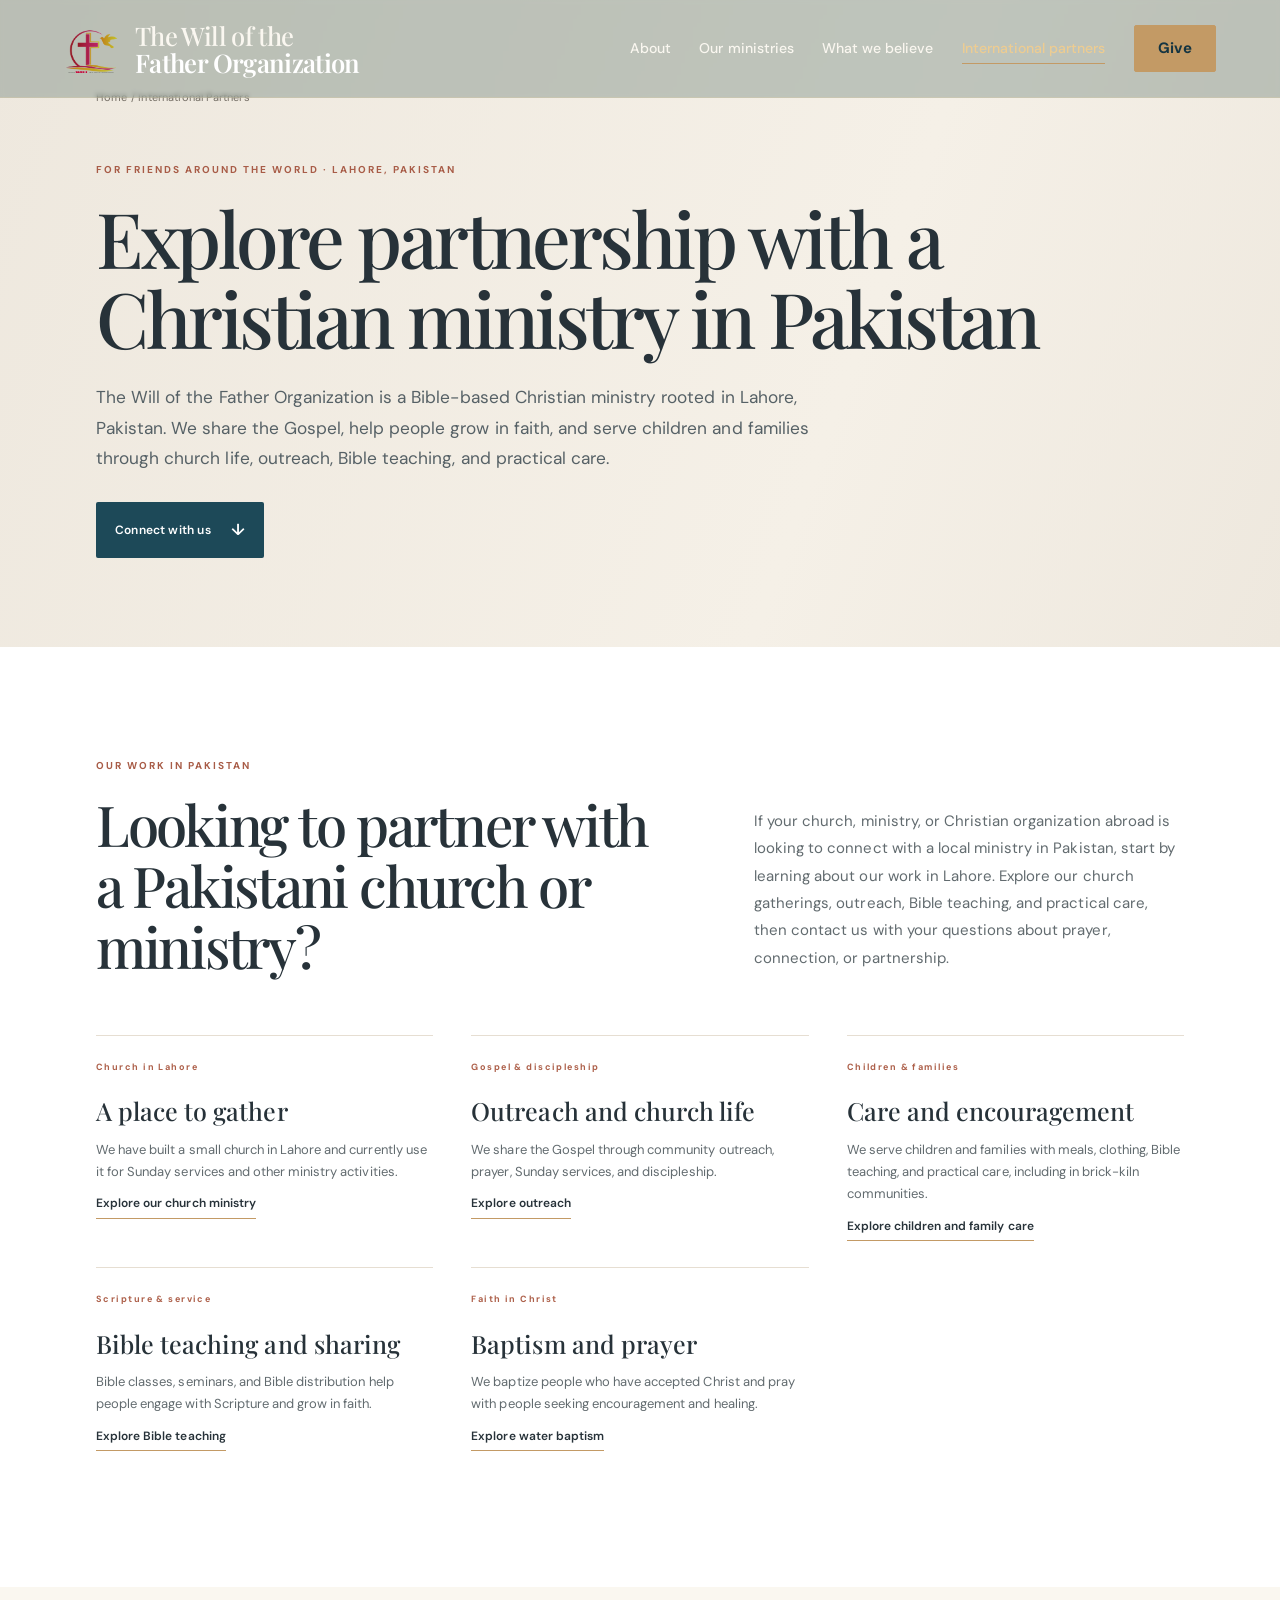
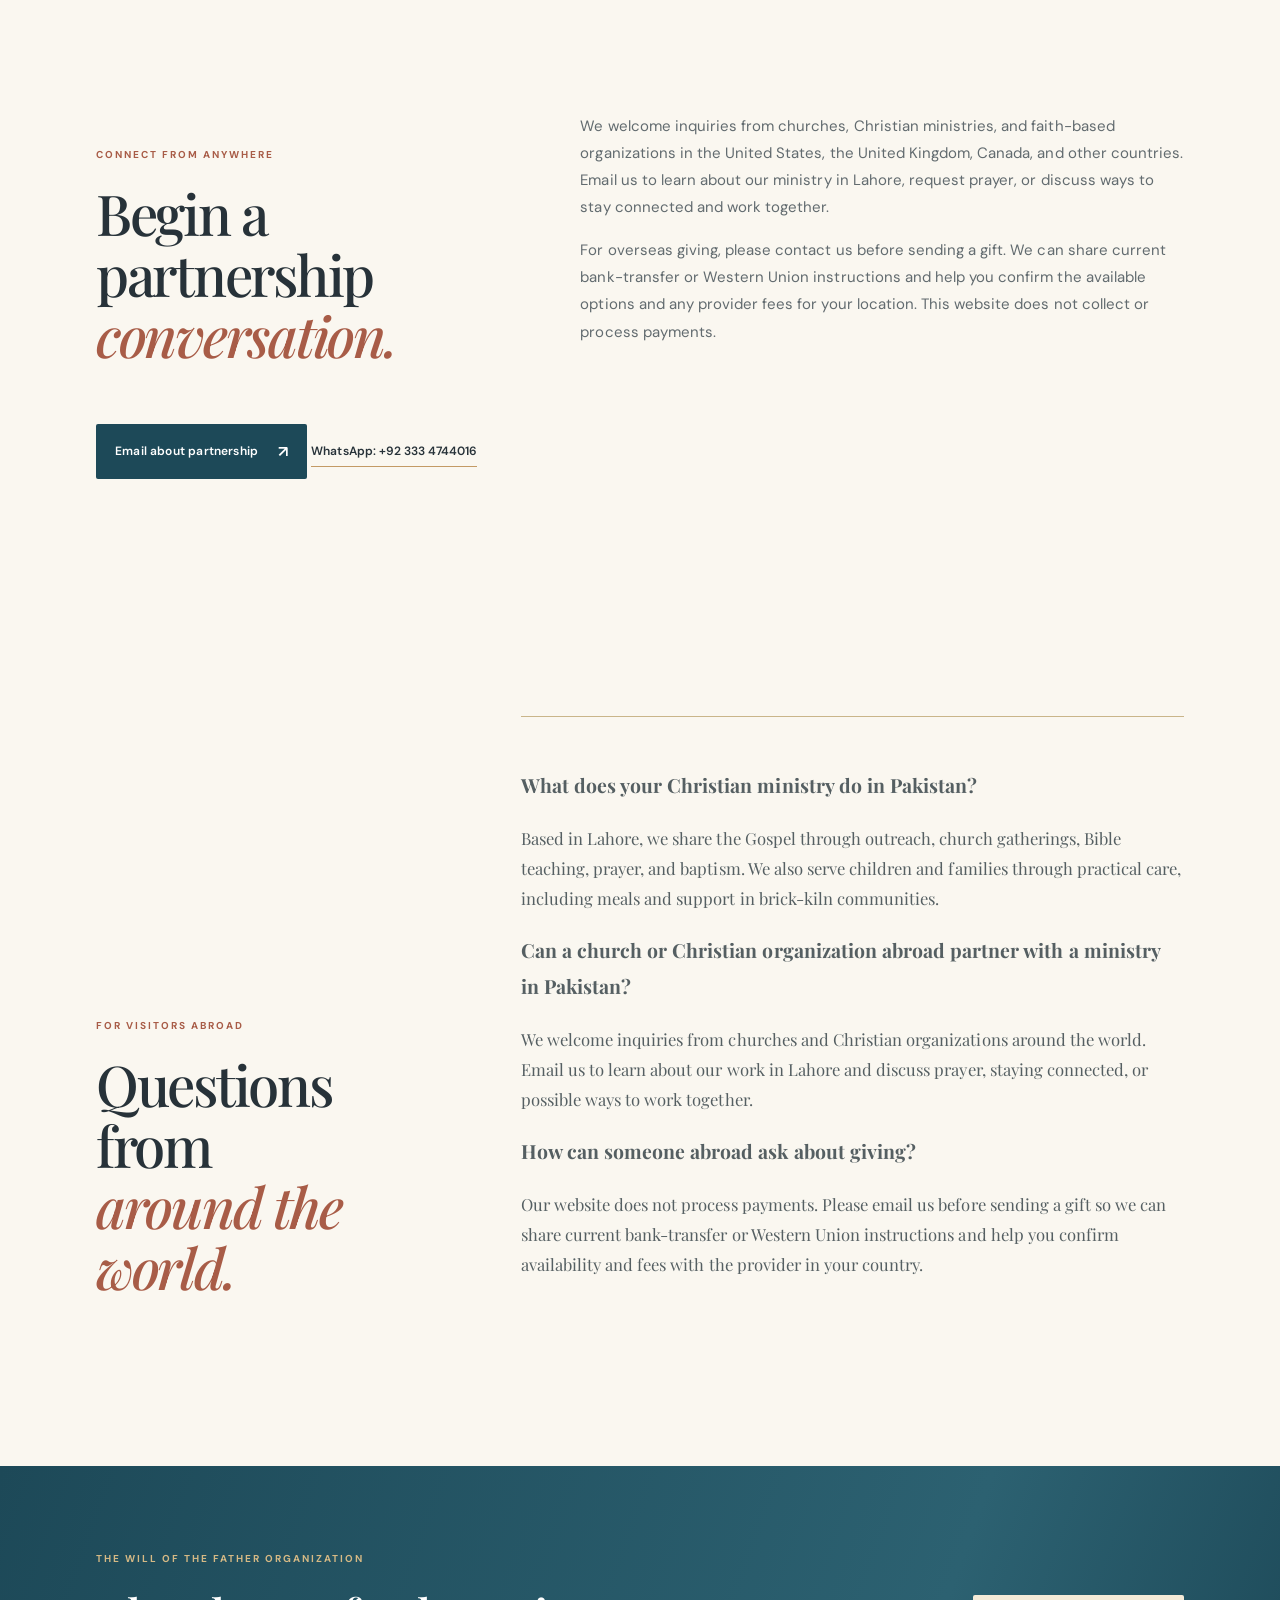
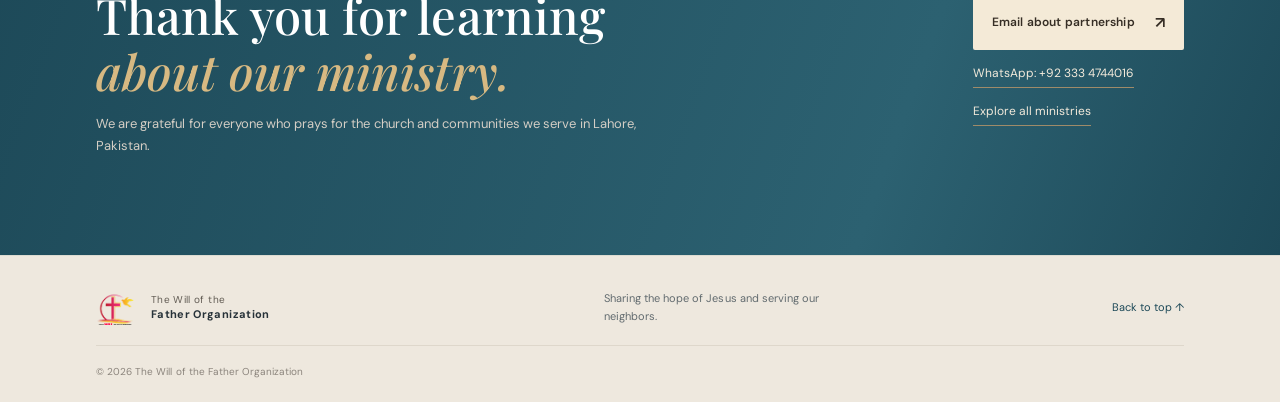
==== commit 4bb0f13a: "Apply the updated color theme across site pages" ====
--- a/international-partners.html
+++ b/international-partners.html
@@ -7,7 +7,7 @@
   <meta name="description" content="Learn about a Christian ministry in Lahore, Pakistan, serving through church, outreach, Bible teaching, and children’s care. Churches and ministries worldwide are welcome to connect.">
   <title>Christian Ministry Partnership in Pakistan | Will of the Father</title>
   <link rel="stylesheet" href="styles.css">
-  <link rel="stylesheet" href="redesign.css?v=polish-20261027">
+  <link rel="stylesheet" href="redesign.css?v=palette-20261123">
   <script src="script.js" defer></script>
   <meta name="robots" content="index, follow">
   <link rel="canonical" href="https://will-of-the-father-organization.pages.dev/international-partners">
--- a/redesign.css
+++ b/redesign.css
@@ -1,24 +1,24 @@
-:root{--ink:#222521;--muted:#666b65;--cream:#F8F6F0;--white:#fff;--rust:#173D32;--rust-dark:#102e26;--gold:#B69A60;--line:#e4e5dc;--serif:'Playfair Display',Georgia,serif;--sans:'DM Sans',Arial,sans-serif}
+:root{--ink:#273239;--muted:#626B6F;--cream:#FAF7F0;--white:#fff;--rust:#AD604A;--rust-dark:#854636;--gold:#C39A65;--line:#E6DED2;--serif:'Playfair Display',Georgia,serif;--sans:'DM Sans',Arial,sans-serif}
 html{scroll-padding-top:82px}body{background:var(--cream);color:var(--ink)}
 .site-header{height:82px;padding-inline:clamp(22px,6vw,96px);background:rgba(248,246,240,.97);backdrop-filter:blur(12px);transition:box-shadow .25s,background .25s}
 .site-header.is-scrolled{box-shadow:0 8px 28px rgba(28,43,35,.08);background:rgba(248,246,240,.98)}
-.site-nav a{color:#3c4840}.site-nav a:hover,.text-link:hover{color:#173D32}.site-nav .nav-give,.button-dark{background:#173D32;color:#fff}.site-nav .nav-give:hover,.button-dark:hover{background:#102e26}
-.hero{position:relative;isolation:isolate;display:flex;align-items:center;min-height:min(760px,calc(100svh - 82px));height:min(820px,calc(100svh - 82px));max-width:none;margin:0;padding:clamp(70px,10vw,132px) clamp(26px,9vw,150px) 112px;overflow:hidden;background:#173D32}
+.site-nav a{color:#394A50}.site-nav a:hover,.text-link:hover{color:#1D4958}.site-nav .nav-give,.button-dark{background:#1D4958;color:#fff}.site-nav .nav-give:hover,.button-dark:hover{background:#153542}
+.hero{position:relative;isolation:isolate;display:flex;align-items:center;min-height:min(760px,calc(100svh - 82px));height:min(820px,calc(100svh - 82px));max-width:none;margin:0;padding:clamp(70px,10vw,132px) clamp(26px,9vw,150px) 112px;overflow:hidden;background:#1D4958}
 .hero-background{position:absolute;inset:0;z-index:-1;overflow:hidden}.hero-slide{position:absolute;inset:0;width:100%;height:100%;max-width:none;object-fit:cover;object-position:center 48%;opacity:0;transform:scale(1.025) translateX(0);filter:saturate(.82);transition:none}.hero-slide.is-active{opacity:1;transform:scale(1.025)}.hero-ready .hero-slide{transition:opacity 1.25s ease,transform 8s cubic-bezier(.15,.6,.2,1)}.hero-ready .hero-slide.is-active{transform:scale(1.075) translateX(-.5%)}.hero-slide--portrait{object-position:center 38%}
 .hero-shade{position:absolute;inset:0;z-index:1;background:linear-gradient(90deg,rgba(15,39,31,.82),rgba(18,42,34,.67) 42%,rgba(18,42,34,.18))}
-.hero-copy{position:relative;z-index:2;max-width:980px}.hero .eyebrow{color:#ead8ad}.hero h1{font-size:clamp(48px,5.3vw,78px);line-height:1.02;letter-spacing:-.045em;color:#fff;max-width:980px;text-wrap:balance}.hero h1 em{color:#e4c98e}.hero-intro{max-width:560px;color:rgba(255,255,255,.88);font-size:clamp(15px,1.3vw,18px);line-height:1.8;margin:27px 0 30px}.hero .button-dark{background:#f5f1e8;color:#173D32}.hero .button-dark:hover{background:#fff}.hero .text-link{color:#fff;border-color:#c8ae78}.hero-note{color:rgba(255,255,255,.82);margin-top:42px}.hero .note-dot{background:#e4c98e}
-.hero-controls{right:clamp(28px,8vw,120px);bottom:36px}.hero-dot{width:10px;height:10px}.hero-dot.is-active{width:29px;background:#e4c98e;border-color:#e4c98e}
-.hero-scroll{position:absolute;z-index:3;left:clamp(28px,9vw,150px);bottom:30px;display:flex;align-items:center;gap:12px;color:rgba(255,255,255,.86);font-size:10px;text-transform:uppercase;letter-spacing:.15em;text-decoration:none}.hero-scroll span{height:30px;width:1px;background:#d8c18e;display:block;transform-origin:top;animation:scroll-line 2.1s ease-in-out infinite}@keyframes scroll-line{0%,100%{transform:scaleY(.65);opacity:.55}50%{transform:scaleY(1);opacity:1}}
-.eyebrow{color:#315d4b}.eyebrow-line{background:var(--gold)}.section{padding:clamp(76px,9vw,126px) clamp(25px,8vw,120px)}.section-heading{margin-bottom:52px}.section h2,.give-section h2,.contact-section h2{color:#222521}.section h2 em,.contact-section h2 em{color:#315d4b}.section-lead{color:#666b65;line-height:1.8}
-.intro-editorial{display:grid;grid-template-columns:1fr .95fr;gap:clamp(48px,9vw,140px);align-items:center}.intro-photo{position:relative;padding:0 26px 26px 0}.intro-photo:after{content:"";position:absolute;right:0;bottom:0;width:62%;height:62%;border:1px solid var(--gold);z-index:0}.intro-photo img{position:relative;z-index:1;width:100%;height:clamp(330px,43vw,520px);object-fit:cover;object-position:center 42%}.intro-copy{max-width:590px}.intro-copy h2{font:500 clamp(38px,4.5vw,58px)/1.12 var(--serif);letter-spacing:-.035em;margin:0;color:var(--ink)}.intro-copy h2 em{color:#315d4b;font-weight:500}.intro-copy>p:not(.eyebrow){font-size:15px;line-height:1.85;color:#59615a;margin:22px 0}.photo-tag{background:#173D32}
-.intro-band{background:#e7ece5;padding:32px clamp(26px,8vw,120px)}.intro-band strong{color:#173D32}
-.ministry-feature-grid{display:grid;grid-template-columns:1.15fr 1fr 1fr;gap:18px;align-items:stretch}.ministry-feature{min-height:390px;position:relative;overflow:hidden;background:#173D32}.ministry-feature--large{min-height:500px;grid-row:span 2}.ministry-feature>img{position:absolute;inset:0;width:100%;height:100%;object-fit:cover;filter:saturate(.82);transition:transform .8s cubic-bezier(.2,.7,.2,1)}.ministry-feature:hover>img{transform:scale(1.035)}.ministry-feature:after{content:"";position:absolute;inset:28% 0 0;background:linear-gradient(transparent,rgba(14,34,27,.9))}.ministry-feature-copy{position:absolute;z-index:1;left:0;right:0;bottom:0;color:#fff;padding:clamp(22px,3vw,34px)}.ministry-feature-copy .card-number{color:#e6cf9d;margin-bottom:14px}.ministry-feature-copy h3{font:500 clamp(25px,2.5vw,34px)/1.15 var(--serif);margin:0 0 10px;color:#fff}.ministry-feature-copy p{font-size:13px;color:rgba(255,255,255,.86);line-height:1.65;margin:0;max-width:480px}.card-more{margin-top:16px;color:#fff;border-bottom:1px solid rgba(230,207,157,.8);padding-bottom:4px}
-.ministry-list{display:grid;grid-template-columns:repeat(2,minmax(0,1fr));gap:0 50px;margin-top:52px;border-top:1px solid var(--line)}.ministry-list-item{display:grid;grid-template-columns:40px 1fr 20px;gap:14px;align-items:start;padding:22px 0;border-bottom:1px solid var(--line);text-decoration:none;transition:color .2s}.ministry-list-item:hover{color:#315d4b}.ministry-list-index{font-size:10px;color:#998052;letter-spacing:.1em;padding-top:3px}.ministry-list-item strong{font:500 21px/1.3 var(--serif);display:block;color:#222521}.ministry-list-item small{display:block;color:#697069;font-size:12px;line-height:1.6;margin-top:5px}.ministry-list-arrow{color:#8c7446;justify-self:end}
-.story-section{background:#e7ece5}.story-section .story-copy h2 em{color:#315d4b}.story-section .text-link-dark{color:#173D32}.story-photo img{filter:saturate(.86)}
-.photo-story{max-width:none;background:#F8F6F0}.photo-story-grid{display:grid;grid-template-columns:1.12fr .88fr 1fr;grid-auto-rows:minmax(190px,22vw);gap:13px}.photo-story-item{position:relative;overflow:hidden;margin:0;background:#173D32}.photo-story-item--wide{grid-column:span 2}.photo-story-item img{width:100%;height:100%;object-fit:cover;transition:transform .75s cubic-bezier(.2,.7,.2,1);filter:saturate(.82)}.photo-story-item:hover img{transform:scale(1.035)}.photo-story-item:after{content:"";position:absolute;inset:45% 0 0;background:linear-gradient(transparent,rgba(15,30,24,.68))}.photo-story-item figcaption{position:absolute;z-index:1;left:21px;bottom:18px;color:#fff;font:500 20px/1.25 var(--serif)}
-.quote-band{background:#173D32}.quote-mark{color:#d6bd88}.quote-band p{color:#d9e2dc}.faith-copy{border-color:var(--gold);color:#505a52}.give-section{background:#173D32}.give-section .eyebrow{color:#e4c98e}.give-section h2 em{color:#e4c98e}.give-mark{border-color:#b69a60;color:#e4c98e}.contact-details{border-color:var(--gold)}.email-placeholder{color:#173D32}.site-footer{background:#e7ece5}.back-top{color:#173D32}.menu-toggle span{background:#173D32}.skip-link:focus{background:#fff;color:#173D32}
+.hero-copy{position:relative;z-index:2;max-width:980px}.hero .eyebrow{color:#F0D5A7}.hero h1{font-size:clamp(48px,5.3vw,78px);line-height:1.02;letter-spacing:-.045em;color:#fff;max-width:980px;text-wrap:balance}.hero h1 em{color:#EDCC91}.hero-intro{max-width:560px;color:rgba(255,255,255,.88);font-size:clamp(15px,1.3vw,18px);line-height:1.8;margin:27px 0 30px}.hero .button-dark{background:#FAF7F0;color:#1D4958}.hero .button-dark:hover{background:#fff}.hero .text-link{color:#fff;border-color:#D0AB77}.hero-note{color:rgba(255,255,255,.82);margin-top:42px}.hero .note-dot{background:#EDCC91}
+.hero-controls{right:clamp(28px,8vw,120px);bottom:36px}.hero-dot{width:10px;height:10px}.hero-dot.is-active{width:29px;background:#EDCC91;border-color:#EDCC91}
+.hero-scroll{position:absolute;z-index:3;left:clamp(28px,9vw,150px);bottom:30px;display:flex;align-items:center;gap:12px;color:rgba(255,255,255,.86);font-size:10px;text-transform:uppercase;letter-spacing:.15em;text-decoration:none}.hero-scroll span{height:30px;width:1px;background:#D3AC72;display:block;transform-origin:top;animation:scroll-line 2.1s ease-in-out infinite}@keyframes scroll-line{0%,100%{transform:scaleY(.65);opacity:.55}50%{transform:scaleY(1);opacity:1}}
+.eyebrow{color:#A85C47}.eyebrow-line{background:var(--gold)}.section{padding:clamp(76px,9vw,126px) clamp(25px,8vw,120px)}.section-heading{margin-bottom:52px}.section h2,.give-section h2,.contact-section h2{color:#273239}.section h2 em,.contact-section h2 em{color:#A85C47}.section-lead{color:#626B6F;line-height:1.8}
+.intro-editorial{display:grid;grid-template-columns:1fr .95fr;gap:clamp(48px,9vw,140px);align-items:center}.intro-photo{position:relative;padding:0 26px 26px 0}.intro-photo:after{content:"";position:absolute;right:0;bottom:0;width:62%;height:62%;border:1px solid var(--gold);z-index:0}.intro-photo img{position:relative;z-index:1;width:100%;height:clamp(330px,43vw,520px);object-fit:cover;object-position:center 42%}.intro-copy{max-width:590px}.intro-copy h2{font:500 clamp(38px,4.5vw,58px)/1.12 var(--serif);letter-spacing:-.035em;margin:0;color:var(--ink)}.intro-copy h2 em{color:#A85C47;font-weight:500}.intro-copy>p:not(.eyebrow){font-size:15px;line-height:1.85;color:#626B6F;margin:22px 0}.photo-tag{background:#1D4958}
+.intro-band{background:#EEE8DE;padding:32px clamp(26px,8vw,120px)}.intro-band strong{color:#1D4958}
+.ministry-feature-grid{display:grid;grid-template-columns:1.15fr 1fr 1fr;gap:18px;align-items:stretch}.ministry-feature{min-height:390px;position:relative;overflow:hidden;background:#1D4958}.ministry-feature--large{min-height:500px;grid-row:span 2}.ministry-feature>img{position:absolute;inset:0;width:100%;height:100%;object-fit:cover;filter:saturate(.82);transition:transform .8s cubic-bezier(.2,.7,.2,1)}.ministry-feature:hover>img{transform:scale(1.035)}.ministry-feature:after{content:"";position:absolute;inset:28% 0 0;background:linear-gradient(transparent,rgba(14,34,27,.9))}.ministry-feature-copy{position:absolute;z-index:1;left:0;right:0;bottom:0;color:#fff;padding:clamp(22px,3vw,34px)}.ministry-feature-copy .card-number{color:#F0D5A7;margin-bottom:14px}.ministry-feature-copy h3{font:500 clamp(25px,2.5vw,34px)/1.15 var(--serif);margin:0 0 10px;color:#fff}.ministry-feature-copy p{font-size:13px;color:rgba(255,255,255,.86);line-height:1.65;margin:0;max-width:480px}.card-more{margin-top:16px;color:#fff;border-bottom:1px solid rgba(230,207,157,.8);padding-bottom:4px}
+.ministry-list{display:grid;grid-template-columns:repeat(2,minmax(0,1fr));gap:0 50px;margin-top:52px;border-top:1px solid var(--line)}.ministry-list-item{display:grid;grid-template-columns:40px 1fr 20px;gap:14px;align-items:start;padding:22px 0;border-bottom:1px solid var(--line);text-decoration:none;transition:color .2s}.ministry-list-item:hover{color:#A85C47}.ministry-list-index{font-size:10px;color:#96774C;letter-spacing:.1em;padding-top:3px}.ministry-list-item strong{font:500 21px/1.3 var(--serif);display:block;color:#273239}.ministry-list-item small{display:block;color:#626B6F;font-size:12px;line-height:1.6;margin-top:5px}.ministry-list-arrow{color:#9A774D;justify-self:end}
+.story-section{background:#EEE8DE}.story-section .story-copy h2 em{color:#A85C47}.story-section .text-link-dark{color:#1D4958}.story-photo img{filter:saturate(.86)}
+.photo-story{max-width:none;background:#FAF7F0}.photo-story-grid{display:grid;grid-template-columns:1.12fr .88fr 1fr;grid-auto-rows:minmax(190px,22vw);gap:13px}.photo-story-item{position:relative;overflow:hidden;margin:0;background:#1D4958}.photo-story-item--wide{grid-column:span 2}.photo-story-item img{width:100%;height:100%;object-fit:cover;transition:transform .75s cubic-bezier(.2,.7,.2,1);filter:saturate(.82)}.photo-story-item:hover img{transform:scale(1.035)}.photo-story-item:after{content:"";position:absolute;inset:45% 0 0;background:linear-gradient(transparent,rgba(15,30,24,.68))}.photo-story-item figcaption{position:absolute;z-index:1;left:21px;bottom:18px;color:#fff;font:500 20px/1.25 var(--serif)}
+.quote-band{background:#1D4958}.quote-mark{color:#D6B679}.quote-band p{color:#E8E0D4}.faith-copy{border-color:var(--gold);color:#555F62}.give-section{background:#1D4958}.give-section .eyebrow{color:#EDCC91}.give-section h2 em{color:#EDCC91}.give-mark{border-color:#C39A65;color:#EDCC91}.contact-details{border-color:var(--gold)}.email-placeholder{color:#1D4958}.site-footer{background:#EEE8DE}.back-top{color:#1D4958}.menu-toggle span{background:#1D4958}.skip-link:focus{background:#fff;color:#1D4958}
 @media(max-width:900px){.hero{min-height:660px;height:min(760px,calc(100svh - 76px));padding:88px 7% 112px}.hero h1{font-size:clamp(48px,7.2vw,64px)}.intro-editorial{gap:48px}.ministry-feature-grid{grid-template-columns:1fr 1fr}.ministry-feature--large{grid-column:span 2;grid-row:auto;min-height:420px}.ministry-feature{min-height:360px}.photo-story-grid{grid-template-columns:1fr 1fr;grid-auto-rows:250px}.photo-story-item--wide{grid-column:span 2}}
-@media(max-width:640px){html{scroll-padding-top:72px}.site-header{height:70px}.site-nav{background:var(--cream);top:69px}.hero{min-height:690px;height:calc(100svh - 70px);max-height:850px;padding:72px 6% 112px;justify-content:center}.hero h1{font-size:clamp(43px,11vw,60px);line-height:1.06}.hero-intro{font-size:14px;line-height:1.7;margin:20px 0}.hero-note{margin-top:28px;font-size:9px}.hero-shade{background:linear-gradient(90deg,rgba(15,39,31,.88),rgba(18,42,34,.62)),linear-gradient(0deg,rgba(15,39,31,.38),transparent 65%)}.hero-controls{right:6%;bottom:31px;gap:8px}.hero-dot{width:9px;height:9px}.hero-scroll{left:6%;bottom:22px;font-size:8px}.intro-editorial{display:flex;flex-direction:column-reverse;gap:35px;padding-top:58px;padding-bottom:58px}.intro-photo{width:100%;padding-right:16px;padding-bottom:17px}.intro-photo img{height:300px}.intro-copy h2{font-size:39px}.intro-copy>p:not(.eyebrow){font-size:13px}.intro-band{padding:23px 6%}.section{padding:66px 6%}.section-heading{margin-bottom:30px}.ministry-feature-grid{grid-template-columns:1fr;gap:13px}.ministry-feature,.ministry-feature--large{grid-column:auto;min-height:340px}.ministry-feature--large{min-height:390px}.ministry-feature-copy{padding:23px}.ministry-list{grid-template-columns:1fr;margin-top:35px}.ministry-list-item{grid-template-columns:32px 1fr 18px;gap:9px;padding:18px 0}.ministry-list-item strong{font-size:19px}.photo-story-grid{grid-template-columns:1fr 1fr;grid-auto-rows:190px;gap:8px}.photo-story-item--wide{grid-column:span 2}.photo-story-item figcaption{left:12px;bottom:12px;font-size:16px}.story-section{padding:62px 6%}.give-section{background:#173D32}}
+@media(max-width:640px){html{scroll-padding-top:72px}.site-header{height:70px}.site-nav{background:var(--cream);top:69px}.hero{min-height:690px;height:calc(100svh - 70px);max-height:850px;padding:72px 6% 112px;justify-content:center}.hero h1{font-size:clamp(43px,11vw,60px);line-height:1.06}.hero-intro{font-size:14px;line-height:1.7;margin:20px 0}.hero-note{margin-top:28px;font-size:9px}.hero-shade{background:linear-gradient(90deg,rgba(15,39,31,.88),rgba(18,42,34,.62)),linear-gradient(0deg,rgba(15,39,31,.38),transparent 65%)}.hero-controls{right:6%;bottom:31px;gap:8px}.hero-dot{width:9px;height:9px}.hero-scroll{left:6%;bottom:22px;font-size:8px}.intro-editorial{display:flex;flex-direction:column-reverse;gap:35px;padding-top:58px;padding-bottom:58px}.intro-photo{width:100%;padding-right:16px;padding-bottom:17px}.intro-photo img{height:300px}.intro-copy h2{font-size:39px}.intro-copy>p:not(.eyebrow){font-size:13px}.intro-band{padding:23px 6%}.section{padding:66px 6%}.section-heading{margin-bottom:30px}.ministry-feature-grid{grid-template-columns:1fr;gap:13px}.ministry-feature,.ministry-feature--large{grid-column:auto;min-height:340px}.ministry-feature--large{min-height:390px}.ministry-feature-copy{padding:23px}.ministry-list{grid-template-columns:1fr;margin-top:35px}.ministry-list-item{grid-template-columns:32px 1fr 18px;gap:9px;padding:18px 0}.ministry-list-item strong{font-size:19px}.photo-story-grid{grid-template-columns:1fr 1fr;grid-auto-rows:190px;gap:8px}.photo-story-item--wide{grid-column:span 2}.photo-story-item figcaption{left:12px;bottom:12px;font-size:16px}.story-section{padding:62px 6%}.give-section{background:#1D4958}}
 @media(prefers-reduced-motion:reduce){html{scroll-behavior:auto}.hero-scroll span{animation:none}.hero-ready .hero-slide,.ministry-feature>img,.photo-story-item img{transition:none!important}.hero-ready .hero-slide.is-active{transform:none}}
 
 
@@ -58,7 +58,7 @@
 
 
 /* Site-wide art direction: editorial hierarchy, measured rhythm, and clear states. */
-:root{--space-section:clamp(76px,8.6vw,124px);--content-gutter:clamp(24px,7.5vw,112px);--soft-sage:#e7ece5;--surface:#fff}
+:root{--space-section:clamp(76px,8.6vw,124px);--content-gutter:clamp(24px,7.5vw,112px);--soft-sage:#EEE8DE;--surface:#fff}
 body{font-size:16px;line-height:1.72;letter-spacing:.002em}
 p{max-width:68ch}
 h1,h2,h3{ text-wrap:pretty}
@@ -82,7 +82,7 @@
 .intro-copy{max-width:620px}
 .intro-copy h2{font-size:clamp(40px,4.4vw,60px);line-height:1.08;letter-spacing:-.04em}
 .intro-copy>p:not(.eyebrow){max-width:62ch;margin:20px 0}
-.intro-band{padding-block:clamp(28px,4vw,48px);padding-inline:var(--content-gutter);background:linear-gradient(100deg,#e5ebe3,#edf0e9 55%,#e6ece4);border-block:1px solid rgba(23,61,50,.045)}
+.intro-band{padding-block:clamp(28px,4vw,48px);padding-inline:var(--content-gutter);background:linear-gradient(100deg,#F2ECE2,#F5F0E7 55%,#EEE8DE);border-block:1px solid rgba(23,61,50,.045)}
 .intro-band p{max-width:40ch;line-height:1.35}
 .ministries-section{background:#fff}
 .ministry-feature-grid{gap:16px;grid-template-columns:1.08fr .96fr .96fr}
@@ -99,7 +99,7 @@
 .ministry-list-item{padding:23px 0;grid-template-columns:34px minmax(0,1fr) 18px;gap:14px}
 .ministry-list-item strong{font-size:22px;line-height:1.25}
 .ministry-list-item small{font-size:13px;line-height:1.65;max-width:52ch}
-.story-section{background:linear-gradient(110deg,#e7ece5,#edf0e9 58%,#e4ebe3);max-width:none;padding-inline:var(--content-gutter)}
+.story-section{background:linear-gradient(110deg,#EEE8DE,#F5F0E7 58%,#EEE8DE);max-width:none;padding-inline:var(--content-gutter)}
 .story-copy{max-width:650px}
 .story-copy>p:not(.eyebrow){max-width:62ch}
 .story-photo img{height:clamp(340px,39vw,500px)}
@@ -107,39 +107,39 @@
 .photo-story-grid{grid-template-columns:1.1fr .9fr 1fr;grid-auto-rows:clamp(210px,21vw,310px);gap:14px}
 .photo-story-item:after{inset:38% 0 0;background:linear-gradient(transparent,rgba(12,32,25,.72))}
 .photo-story-item figcaption{left:24px;bottom:22px;font-size:clamp(18px,1.6vw,22px)}
-.quote-band{padding-block:clamp(60px,8vw,92px);background:linear-gradient(115deg,#173d32,#204b3e 62%,#173d32)}
+.quote-band{padding-block:clamp(60px,8vw,92px);background:linear-gradient(115deg,#1D4958,#2C6171 62%,#1D4958)}
 .quote-band blockquote{max-width:25ch;margin-inline:auto;line-height:1.22}
-.faith-section{background:#f7f7f1}
+.faith-section{background:#FAF7F0}
 .faith-heading h2{line-height:1.05}
 .faith-copy{max-width:72ch;border-top:1px solid rgba(182,154,96,.7);font-size:clamp(16px,1.3vw,18px)}
-.give-section{padding:clamp(58px,7vw,88px) var(--content-gutter);grid-template-columns:64px minmax(0,1fr) auto;gap:clamp(22px,3vw,42px);background:linear-gradient(110deg,#173d32,#204b3e 70%,#173d32)}
+.give-section{padding:clamp(58px,7vw,88px) var(--content-gutter);grid-template-columns:64px minmax(0,1fr) auto;gap:clamp(22px,3vw,42px);background:linear-gradient(110deg,#1D4958,#2C6171 70%,#1D4958)}
 .give-copy{max-width:740px}
 .give-copy>p:not(.eyebrow){max-width:64ch;line-height:1.75}
-.give-note a{color:#f0ddb0;text-underline-offset:3px}
+.give-note a{color:#F0D5A7;text-underline-offset:3px}
 .give-section .button-light{padding-inline:22px}
 .contact-section{background:#fff;max-width:none;padding-inline:var(--content-gutter);gap:clamp(42px,8vw,116px)}
 .contact-section>div:first-child{max-width:600px}
 .contact-details{max-width:590px;padding-left:clamp(20px,3vw,34px)}
 .contact-details a{text-underline-offset:3px}
-.site-footer{padding:34px var(--content-gutter) 22px;grid-template-columns:minmax(240px,1fr) minmax(220px,1fr) auto;gap:20px 34px;border-top:1px solid rgba(23,61,50,.08);background:#e7ece5}
+.site-footer{padding:34px var(--content-gutter) 22px;grid-template-columns:minmax(240px,1fr) minmax(220px,1fr) auto;gap:20px 34px;border-top:1px solid rgba(23,61,50,.08);background:#EEE8DE}
 .site-footer>p{max-width:34ch;line-height:1.6}
 .site-footer small{padding-top:17px}
 .back-top{transition:transform .2s,color .2s}
-.back-top:hover{transform:translateY(-2px);color:#315d4b}
+.back-top:hover{transform:translateY(-2px);color:#A85C47}
 
 /* Ministry detail and partnership pages share the same editorial grid and image rhythm. */
-.ministry-page-intro{padding:clamp(52px,7vw,88px) var(--content-gutter) clamp(58px,7vw,90px);background:linear-gradient(110deg,#e7ece5,#f1f1e9 65%,#e6ece5)}
+.ministry-page-intro{padding:clamp(52px,7vw,88px) var(--content-gutter) clamp(58px,7vw,90px);background:linear-gradient(110deg,#EEE8DE,#F5F0E7 65%,#EEE8DE)}
 .ministry-page-intro-inner{max-width:1360px}
 .ministry-breadcrumb{margin-bottom:clamp(32px,4.5vw,54px);letter-spacing:.015em}
 .ministry-page-title{font-size:clamp(46px,6vw,78px);line-height:1.04;letter-spacing:-.045em;max-width:1000px}
-.ministry-page-description{max-width:64ch;font-size:clamp(15px,1.35vw,18px);line-height:1.78;margin:24px 0 28px;color:#525e55}
+.ministry-page-description{max-width:64ch;font-size:clamp(15px,1.35vw,18px);line-height:1.78;margin:24px 0 28px;color:#566166}
 .ministry-gallery{background:#fff;padding-top:clamp(62px,8vw,100px);padding-bottom:var(--space-section)}
 .ministry-gallery-heading{max-width:1360px;margin-inline:auto;margin-bottom:clamp(28px,4vw,46px)}
 .ministry-gallery-grid{max-width:1360px;margin-inline:auto;gap:16px}
-.ministry-gallery-grid figure{border:0;background:#f4f4ee}
+.ministry-gallery-grid figure{border:0;background:#F5F0E7}
 .ministry-gallery-grid img{height:clamp(210px,22vw,300px);filter:saturate(.88)}
 .ministry-gallery-grid figcaption{padding:15px 16px 17px;min-height:unset;line-height:1.55;font-size:12px}
-.ministry-page-cta{padding:clamp(55px,7vw,84px) var(--content-gutter);background:linear-gradient(110deg,#173d32,#204b3e 70%,#173d32);gap:clamp(26px,5vw,72px)}
+.ministry-page-cta{padding:clamp(55px,7vw,84px) var(--content-gutter);background:linear-gradient(110deg,#1D4958,#2C6171 70%,#1D4958);gap:clamp(26px,5vw,72px)}
 .ministry-page-cta>div:first-of-type{max-width:720px}
 .ministry-page-cta p:not(.eyebrow){max-width:62ch;line-height:1.75}
 .ministry-page-links{min-width:210px}
@@ -152,7 +152,7 @@
 .ministry-page-intro+.section .ministry-card{min-height:0;padding:24px 0 26px;background:transparent;border:0;border-top:1px solid var(--line)}
 .ministry-page-intro+.section .ministry-card h3{font-size:25px;line-height:1.25}
 .ministry-page-intro+.section .ministry-card p{max-width:48ch;line-height:1.72}
-.ministry-page-intro+.section .card-icon{background:var(--soft-sage);color:#173d32}
+.ministry-page-intro+.section .card-icon{background:var(--soft-sage);color:#1D4958}
 
 /* Quiet image and copy reveals reuse the site's existing observer and stay motion-safe. */
 .motion-ready .intro-photo img,.motion-ready .story-photo img,.motion-ready .ministry-gallery-grid img,.motion-ready .photo-story-item img{clip-path:inset(0 0 4%);transform:scale(.985)}
@@ -240,7 +240,7 @@
     align-items:stretch;
     justify-content:flex-start;
     overflow:hidden;
-    background:#173d32;
+    background:#1D4958;
   }
   .hero-copy{
     order:1;
@@ -280,7 +280,7 @@
   width:104px;
   aspect-ratio:4 / 3;
   overflow:hidden;
-  background:#e7ece5;
+  background:#EEE8DE;
 }
 .ministry-list-thumb img{
   display:block;
@@ -356,14 +356,14 @@
   max-width:none;
   padding:0 clamp(24px,5vw,76px);
   gap:28px;
-  background:#173D32;
+  background:#1D4958;
   border-bottom:1px solid rgba(182,154,96,.52);
   box-shadow:0 8px 28px rgba(10,30,24,.1);
   transition:height .32s cubic-bezier(.2,.7,.2,1),padding .32s,background-color .32s,box-shadow .32s;
 }
 .site-header.is-scrolled{
   height:84px;
-  background:#102D25;
+  background:#153542;
   box-shadow:0 7px 24px rgba(8,23,18,.23);
 }
 .brand{gap:17px;flex:0 0 auto;min-width:0}
@@ -374,7 +374,7 @@
   place-items:center;
   flex:none;
   overflow:hidden;
-  background:#F8F6F0;
+  background:#FAF7F0;
   border:1px solid rgba(255,255,255,.5);
   border-radius:2px;
   transition:width .32s,height .32s;
@@ -390,7 +390,7 @@
 .site-header.is-scrolled .brand-logo-frame{width:62px;height:68px}
 .site-header .brand-name{
   max-width:355px;
-  color:#F8F6F0;
+  color:#FAF7F0;
   font:500 clamp(20px,2vw,26px)/1.04 var(--serif);
   letter-spacing:-.025em;
   white-space:nowrap;
@@ -406,7 +406,7 @@
 .site-header .site-nav a{
   position:relative;
   padding:12px 0;
-  color:#F8F6F0;
+  color:#FAF7F0;
   font-size:clamp(14px,1.1vw,16px);
   font-weight:500;
   line-height:1.25;
@@ -419,36 +419,36 @@
   position:absolute;
   left:0;right:0;bottom:5px;
   height:1px;
-  background:#B69A60;
+  background:#C39A65;
   transform:scaleX(0);
   transform-origin:left center;
   transition:transform .24s cubic-bezier(.2,.7,.2,1);
 }
 .site-header .site-nav a:not(.nav-give):hover,
 .site-header .site-nav a:not(.nav-give):focus-visible,
-.site-header .site-nav a[aria-current="page"]{color:#E3CC9A}
+.site-header .site-nav a[aria-current="page"]{color:#EDCC91}
 .site-header .site-nav a:not(.nav-give):hover::after,
 .site-header .site-nav a:not(.nav-give):focus-visible::after,
 .site-header .site-nav a[aria-current="page"]::after{transform:scaleX(1)}
 .site-header .site-nav .nav-give{
   padding:13px 23px;
-  border:1px solid #B69A60;
+  border:1px solid #C39A65;
   border-radius:2px;
-  background:#B69A60;
-  color:#102D25;
+  background:#C39A65;
+  color:#153542;
   font-size:15px;
   font-weight:700;
   letter-spacing:.025em;
   transition:background-color .22s,color .22s,border-color .22s,transform .22s;
 }
 .site-header .site-nav .nav-give:hover{
-  background:#F8F6F0;
-  border-color:#F8F6F0;
-  color:#102D25;
+  background:#FAF7F0;
+  border-color:#FAF7F0;
+  color:#153542;
   transform:translateY(-1px);
 }
 .site-header a:focus-visible,.site-header button:focus-visible{
-  outline:2px solid #E3CC9A;
+  outline:2px solid #EDCC91;
   outline-offset:4px;
 }
 .menu-toggle{
@@ -456,10 +456,10 @@
   border-radius:2px;
   padding:12px;
   background:transparent;
-  color:#F8F6F0;
-}
-.menu-toggle span{background:#F8F6F0;transition:transform .25s,background-color .2s}
-.menu-toggle[aria-expanded="true"] span{background:#E3CC9A}
+  color:#FAF7F0;
+}
+.menu-toggle span{background:#FAF7F0;transition:transform .25s,background-color .2s}
+.menu-toggle[aria-expanded="true"] span{background:#EDCC91}
 @media(max-width:980px){
   html{scroll-padding-top:88px}
   .site-header,.site-header.is-scrolled{height:82px;padding-inline:22px}
@@ -485,7 +485,7 @@
     gap:0;
     margin:0;
     padding:0 22px;
-    background:#102D25;
+    background:#153542;
     border-bottom:1px solid rgba(182,154,96,.5);
     box-shadow:0 16px 26px rgba(8,23,18,.2);
     transition:max-height .3s ease,opacity .22s ease,transform .25s ease,visibility .3s,padding .25s;
@@ -509,7 +509,7 @@
     margin-top:14px;
     padding:14px 18px;
     text-align:center;
-    border:1px solid #B69A60;
+    border:1px solid #C39A65;
   }
 }
 @media(max-width:420px){
@@ -535,7 +535,7 @@
     border-bottom-color:rgba(227,204,154,.28);
   }
   .site-header.is-scrolled{
-    background:#102D25;
+    background:#153542;
     box-shadow:0 7px 24px rgba(8,23,18,.23);
     border-bottom-color:rgba(182,154,96,.52);
   }
@@ -544,9 +544,9 @@
 @media(max-width:980px){
   .site-header,.site-header.is-scrolled{
     margin-bottom:-82px;
-    background:#173D32;
-  }
-  .site-header.is-scrolled{background:#102D25}
+    background:#1D4958;
+  }
+  .site-header.is-scrolled{background:#153542}
   .hero{padding-top:128px}
 }
 @media(max-width:640px){
@@ -605,7 +605,7 @@
     align-items:stretch;
     justify-content:center;
     overflow:hidden;
-    background:#173d32;
+    background:#1D4958;
   }
   .hero-background{
     position:absolute;
@@ -637,3 +637,24 @@
   .hero-controls{z-index:4;right:6%;bottom:31px}
   .hero-scroll{z-index:4;left:6%;bottom:22px}
 }
+
+
+/* Mobile hero framing: keep the photos behind the message while centering each scene's focal point. */
+@media(max-width:640px){
+  .hero-slide{transform:scale(1.005);object-fit:cover;}
+  .hero-slide.is-active{transform:scale(1.005);}
+  .hero-ready .hero-slide.is-active{transform:scale(1.025);}
+  .hero-background .hero-slide:nth-child(1){object-position:50% 58%;}
+  .hero-background .hero-slide:nth-child(2){object-position:76% 50%;}
+  .hero-background .hero-slide:nth-child(3){object-position:50% 48%;}
+  .hero-background .hero-slide:nth-child(4){object-position:42% 50%;}
+  .hero-background .hero-slide:nth-child(5){object-position:34% 50%;}
+}
+
+
+/* Category links use a clean text-only label. */
+.ministry-feature-grid .card-more > span{display:none!important}
+
+.hero .hero-actions .button > span{display:none!important}
+
+.story-copy a.text-link-dark > span{display:none!important}
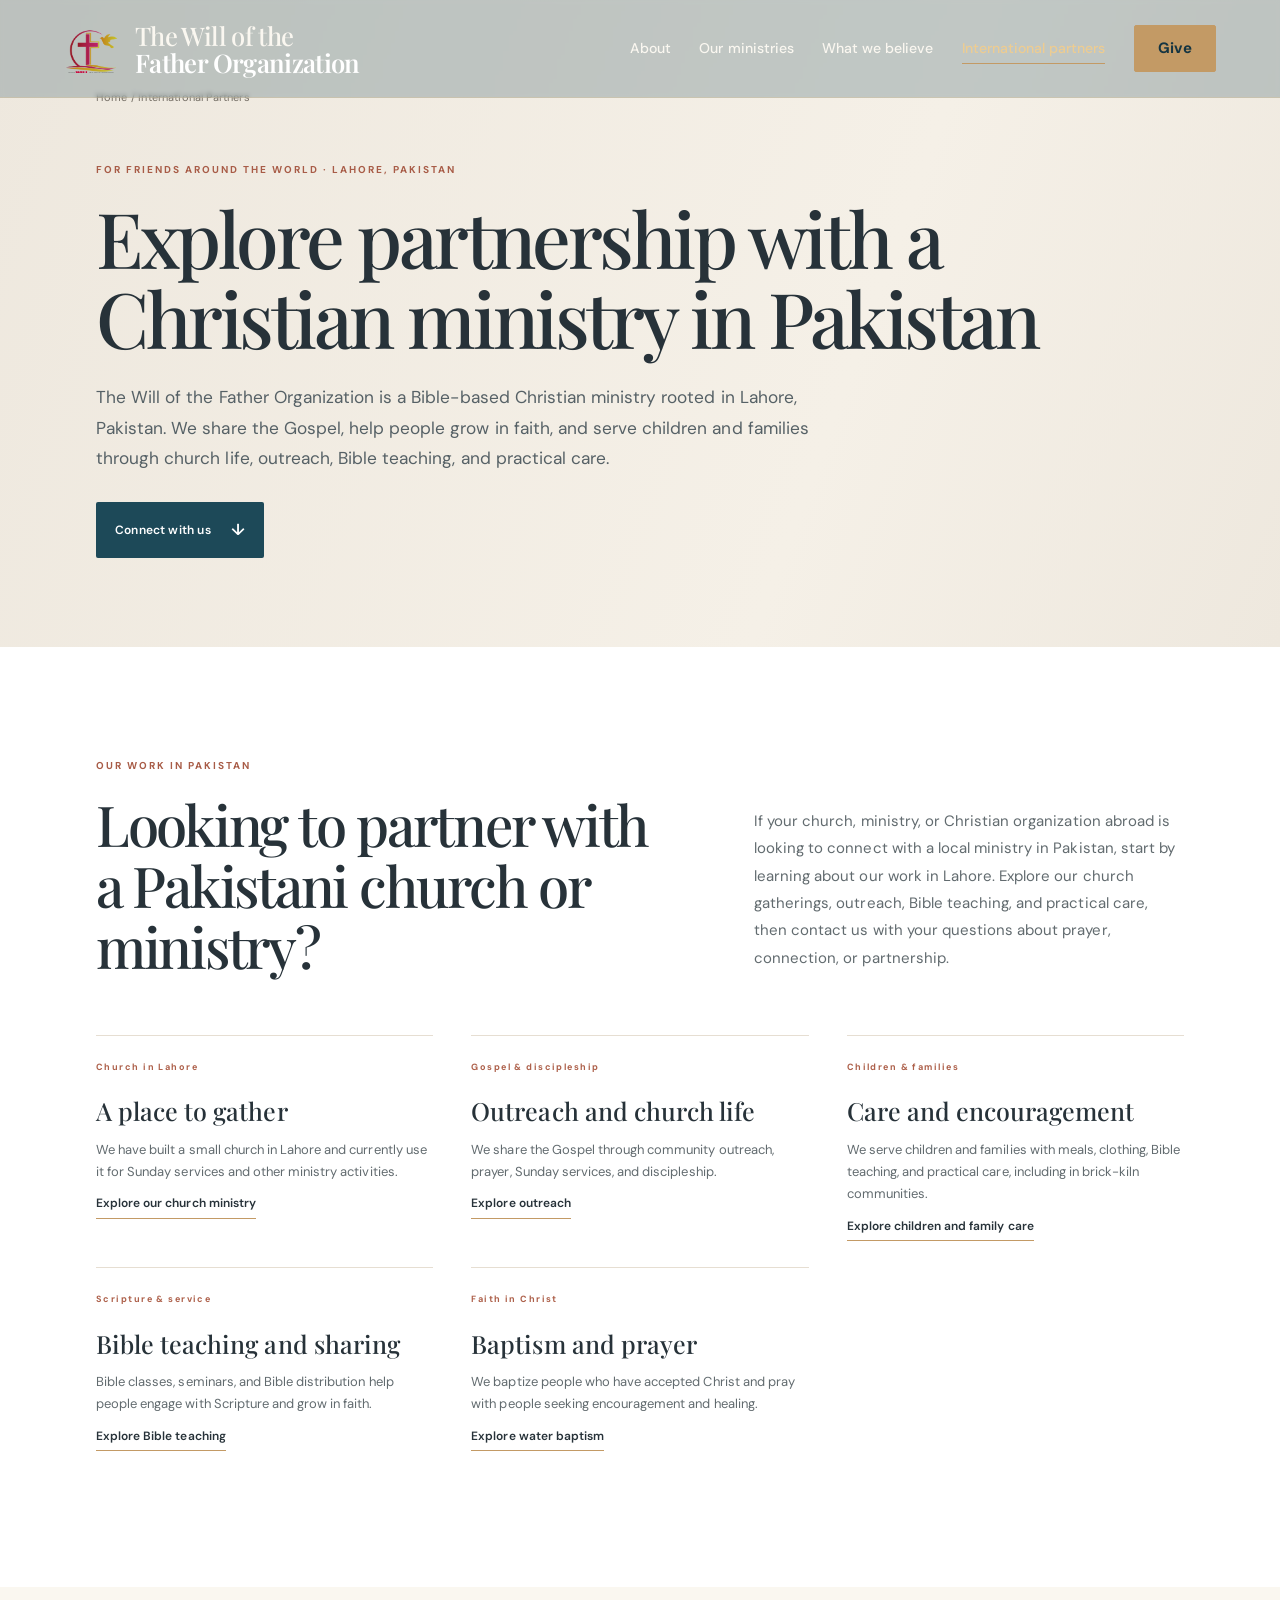
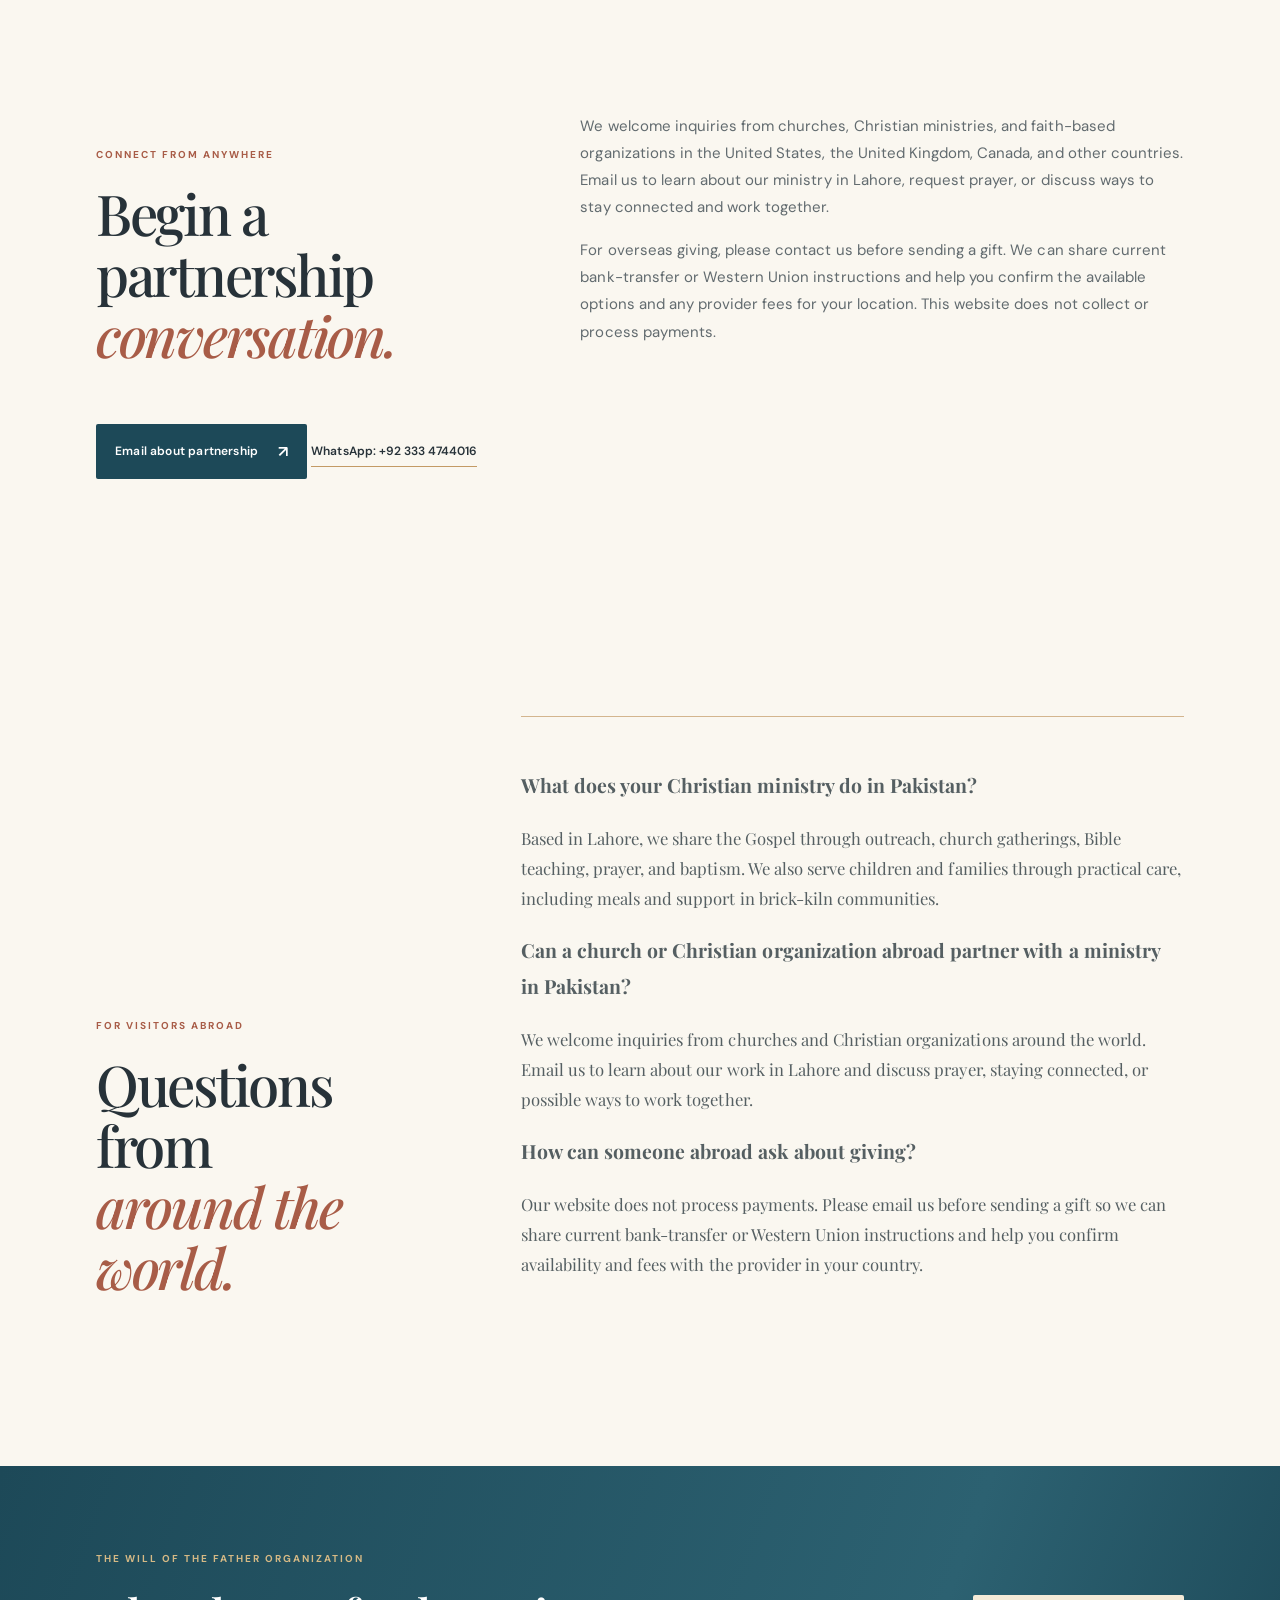
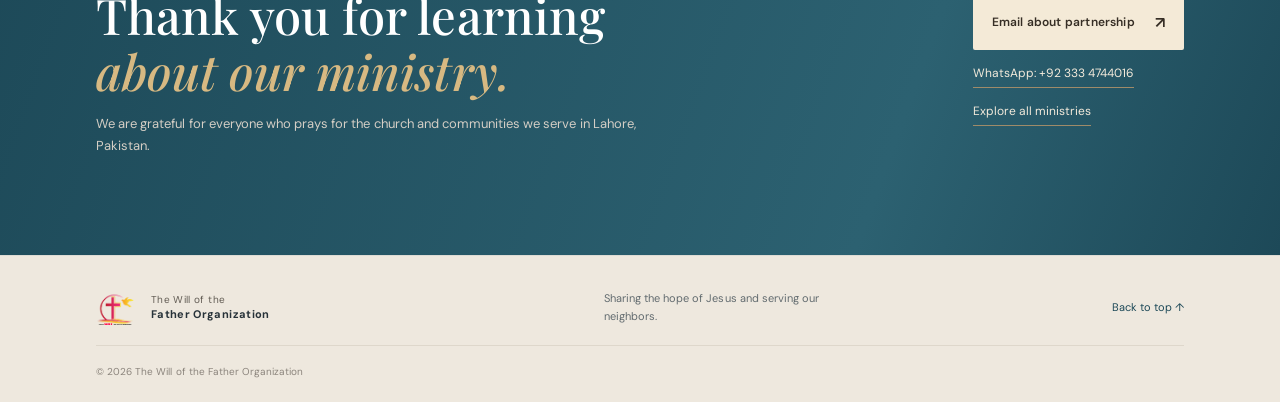
==== commit e01a0c35: "Refresh theme styles across all pages" ====
--- a/international-partners.html
+++ b/international-partners.html
@@ -7,7 +7,7 @@
   <meta name="description" content="Learn about a Christian ministry in Lahore, Pakistan, serving through church, outreach, Bible teaching, and children’s care. Churches and ministries worldwide are welcome to connect.">
   <title>Christian Ministry Partnership in Pakistan | Will of the Father</title>
   <link rel="stylesheet" href="styles.css">
-  <link rel="stylesheet" href="redesign.css?v=palette-20261123">
+  <link rel="stylesheet" href="redesign.css?v=palette2-20261123">
   <script src="script.js" defer></script>
   <meta name="robots" content="index, follow">
   <link rel="canonical" href="https://will-of-the-father-organization.pages.dev/international-partners">
--- a/redesign.css
+++ b/redesign.css
@@ -1,33 +1,33 @@
 :root{--ink:#273239;--muted:#626B6F;--cream:#FAF7F0;--white:#fff;--rust:#AD604A;--rust-dark:#854636;--gold:#C39A65;--line:#E6DED2;--serif:'Playfair Display',Georgia,serif;--sans:'DM Sans',Arial,sans-serif}
 html{scroll-padding-top:82px}body{background:var(--cream);color:var(--ink)}
-.site-header{height:82px;padding-inline:clamp(22px,6vw,96px);background:rgba(248,246,240,.97);backdrop-filter:blur(12px);transition:box-shadow .25s,background .25s}
-.site-header.is-scrolled{box-shadow:0 8px 28px rgba(28,43,35,.08);background:rgba(248,246,240,.98)}
+.site-header{height:82px;padding-inline:clamp(22px,6vw,96px);background:rgba(250,247,240,.97);backdrop-filter:blur(12px);transition:box-shadow .25s,background .25s}
+.site-header.is-scrolled{box-shadow:0 8px 28px rgba(31,58,68,.08);background:rgba(250,247,240,.98)}
 .site-nav a{color:#394A50}.site-nav a:hover,.text-link:hover{color:#1D4958}.site-nav .nav-give,.button-dark{background:#1D4958;color:#fff}.site-nav .nav-give:hover,.button-dark:hover{background:#153542}
 .hero{position:relative;isolation:isolate;display:flex;align-items:center;min-height:min(760px,calc(100svh - 82px));height:min(820px,calc(100svh - 82px));max-width:none;margin:0;padding:clamp(70px,10vw,132px) clamp(26px,9vw,150px) 112px;overflow:hidden;background:#1D4958}
 .hero-background{position:absolute;inset:0;z-index:-1;overflow:hidden}.hero-slide{position:absolute;inset:0;width:100%;height:100%;max-width:none;object-fit:cover;object-position:center 48%;opacity:0;transform:scale(1.025) translateX(0);filter:saturate(.82);transition:none}.hero-slide.is-active{opacity:1;transform:scale(1.025)}.hero-ready .hero-slide{transition:opacity 1.25s ease,transform 8s cubic-bezier(.15,.6,.2,1)}.hero-ready .hero-slide.is-active{transform:scale(1.075) translateX(-.5%)}.hero-slide--portrait{object-position:center 38%}
-.hero-shade{position:absolute;inset:0;z-index:1;background:linear-gradient(90deg,rgba(15,39,31,.82),rgba(18,42,34,.67) 42%,rgba(18,42,34,.18))}
+.hero-shade{position:absolute;inset:0;z-index:1;background:linear-gradient(90deg,rgba(18,44,55,.82),rgba(29,67,80,.67) 42%,rgba(29,67,80,.18))}
 .hero-copy{position:relative;z-index:2;max-width:980px}.hero .eyebrow{color:#F0D5A7}.hero h1{font-size:clamp(48px,5.3vw,78px);line-height:1.02;letter-spacing:-.045em;color:#fff;max-width:980px;text-wrap:balance}.hero h1 em{color:#EDCC91}.hero-intro{max-width:560px;color:rgba(255,255,255,.88);font-size:clamp(15px,1.3vw,18px);line-height:1.8;margin:27px 0 30px}.hero .button-dark{background:#FAF7F0;color:#1D4958}.hero .button-dark:hover{background:#fff}.hero .text-link{color:#fff;border-color:#D0AB77}.hero-note{color:rgba(255,255,255,.82);margin-top:42px}.hero .note-dot{background:#EDCC91}
 .hero-controls{right:clamp(28px,8vw,120px);bottom:36px}.hero-dot{width:10px;height:10px}.hero-dot.is-active{width:29px;background:#EDCC91;border-color:#EDCC91}
 .hero-scroll{position:absolute;z-index:3;left:clamp(28px,9vw,150px);bottom:30px;display:flex;align-items:center;gap:12px;color:rgba(255,255,255,.86);font-size:10px;text-transform:uppercase;letter-spacing:.15em;text-decoration:none}.hero-scroll span{height:30px;width:1px;background:#D3AC72;display:block;transform-origin:top;animation:scroll-line 2.1s ease-in-out infinite}@keyframes scroll-line{0%,100%{transform:scaleY(.65);opacity:.55}50%{transform:scaleY(1);opacity:1}}
 .eyebrow{color:#A85C47}.eyebrow-line{background:var(--gold)}.section{padding:clamp(76px,9vw,126px) clamp(25px,8vw,120px)}.section-heading{margin-bottom:52px}.section h2,.give-section h2,.contact-section h2{color:#273239}.section h2 em,.contact-section h2 em{color:#A85C47}.section-lead{color:#626B6F;line-height:1.8}
 .intro-editorial{display:grid;grid-template-columns:1fr .95fr;gap:clamp(48px,9vw,140px);align-items:center}.intro-photo{position:relative;padding:0 26px 26px 0}.intro-photo:after{content:"";position:absolute;right:0;bottom:0;width:62%;height:62%;border:1px solid var(--gold);z-index:0}.intro-photo img{position:relative;z-index:1;width:100%;height:clamp(330px,43vw,520px);object-fit:cover;object-position:center 42%}.intro-copy{max-width:590px}.intro-copy h2{font:500 clamp(38px,4.5vw,58px)/1.12 var(--serif);letter-spacing:-.035em;margin:0;color:var(--ink)}.intro-copy h2 em{color:#A85C47;font-weight:500}.intro-copy>p:not(.eyebrow){font-size:15px;line-height:1.85;color:#626B6F;margin:22px 0}.photo-tag{background:#1D4958}
 .intro-band{background:#EEE8DE;padding:32px clamp(26px,8vw,120px)}.intro-band strong{color:#1D4958}
-.ministry-feature-grid{display:grid;grid-template-columns:1.15fr 1fr 1fr;gap:18px;align-items:stretch}.ministry-feature{min-height:390px;position:relative;overflow:hidden;background:#1D4958}.ministry-feature--large{min-height:500px;grid-row:span 2}.ministry-feature>img{position:absolute;inset:0;width:100%;height:100%;object-fit:cover;filter:saturate(.82);transition:transform .8s cubic-bezier(.2,.7,.2,1)}.ministry-feature:hover>img{transform:scale(1.035)}.ministry-feature:after{content:"";position:absolute;inset:28% 0 0;background:linear-gradient(transparent,rgba(14,34,27,.9))}.ministry-feature-copy{position:absolute;z-index:1;left:0;right:0;bottom:0;color:#fff;padding:clamp(22px,3vw,34px)}.ministry-feature-copy .card-number{color:#F0D5A7;margin-bottom:14px}.ministry-feature-copy h3{font:500 clamp(25px,2.5vw,34px)/1.15 var(--serif);margin:0 0 10px;color:#fff}.ministry-feature-copy p{font-size:13px;color:rgba(255,255,255,.86);line-height:1.65;margin:0;max-width:480px}.card-more{margin-top:16px;color:#fff;border-bottom:1px solid rgba(230,207,157,.8);padding-bottom:4px}
+.ministry-feature-grid{display:grid;grid-template-columns:1.15fr 1fr 1fr;gap:18px;align-items:stretch}.ministry-feature{min-height:390px;position:relative;overflow:hidden;background:#1D4958}.ministry-feature--large{min-height:500px;grid-row:span 2}.ministry-feature>img{position:absolute;inset:0;width:100%;height:100%;object-fit:cover;filter:saturate(.82);transition:transform .8s cubic-bezier(.2,.7,.2,1)}.ministry-feature:hover>img{transform:scale(1.035)}.ministry-feature:after{content:"";position:absolute;inset:28% 0 0;background:linear-gradient(transparent,rgba(16,45,57,.9))}.ministry-feature-copy{position:absolute;z-index:1;left:0;right:0;bottom:0;color:#fff;padding:clamp(22px,3vw,34px)}.ministry-feature-copy .card-number{color:#F0D5A7;margin-bottom:14px}.ministry-feature-copy h3{font:500 clamp(25px,2.5vw,34px)/1.15 var(--serif);margin:0 0 10px;color:#fff}.ministry-feature-copy p{font-size:13px;color:rgba(255,255,255,.86);line-height:1.65;margin:0;max-width:480px}.card-more{margin-top:16px;color:#fff;border-bottom:1px solid rgba(240,213,167,.8);padding-bottom:4px}
 .ministry-list{display:grid;grid-template-columns:repeat(2,minmax(0,1fr));gap:0 50px;margin-top:52px;border-top:1px solid var(--line)}.ministry-list-item{display:grid;grid-template-columns:40px 1fr 20px;gap:14px;align-items:start;padding:22px 0;border-bottom:1px solid var(--line);text-decoration:none;transition:color .2s}.ministry-list-item:hover{color:#A85C47}.ministry-list-index{font-size:10px;color:#96774C;letter-spacing:.1em;padding-top:3px}.ministry-list-item strong{font:500 21px/1.3 var(--serif);display:block;color:#273239}.ministry-list-item small{display:block;color:#626B6F;font-size:12px;line-height:1.6;margin-top:5px}.ministry-list-arrow{color:#9A774D;justify-self:end}
 .story-section{background:#EEE8DE}.story-section .story-copy h2 em{color:#A85C47}.story-section .text-link-dark{color:#1D4958}.story-photo img{filter:saturate(.86)}
-.photo-story{max-width:none;background:#FAF7F0}.photo-story-grid{display:grid;grid-template-columns:1.12fr .88fr 1fr;grid-auto-rows:minmax(190px,22vw);gap:13px}.photo-story-item{position:relative;overflow:hidden;margin:0;background:#1D4958}.photo-story-item--wide{grid-column:span 2}.photo-story-item img{width:100%;height:100%;object-fit:cover;transition:transform .75s cubic-bezier(.2,.7,.2,1);filter:saturate(.82)}.photo-story-item:hover img{transform:scale(1.035)}.photo-story-item:after{content:"";position:absolute;inset:45% 0 0;background:linear-gradient(transparent,rgba(15,30,24,.68))}.photo-story-item figcaption{position:absolute;z-index:1;left:21px;bottom:18px;color:#fff;font:500 20px/1.25 var(--serif)}
+.photo-story{max-width:none;background:#FAF7F0}.photo-story-grid{display:grid;grid-template-columns:1.12fr .88fr 1fr;grid-auto-rows:minmax(190px,22vw);gap:13px}.photo-story-item{position:relative;overflow:hidden;margin:0;background:#1D4958}.photo-story-item--wide{grid-column:span 2}.photo-story-item img{width:100%;height:100%;object-fit:cover;transition:transform .75s cubic-bezier(.2,.7,.2,1);filter:saturate(.82)}.photo-story-item:hover img{transform:scale(1.035)}.photo-story-item:after{content:"";position:absolute;inset:45% 0 0;background:linear-gradient(transparent,rgba(16,41,52,.68))}.photo-story-item figcaption{position:absolute;z-index:1;left:21px;bottom:18px;color:#fff;font:500 20px/1.25 var(--serif)}
 .quote-band{background:#1D4958}.quote-mark{color:#D6B679}.quote-band p{color:#E8E0D4}.faith-copy{border-color:var(--gold);color:#555F62}.give-section{background:#1D4958}.give-section .eyebrow{color:#EDCC91}.give-section h2 em{color:#EDCC91}.give-mark{border-color:#C39A65;color:#EDCC91}.contact-details{border-color:var(--gold)}.email-placeholder{color:#1D4958}.site-footer{background:#EEE8DE}.back-top{color:#1D4958}.menu-toggle span{background:#1D4958}.skip-link:focus{background:#fff;color:#1D4958}
 @media(max-width:900px){.hero{min-height:660px;height:min(760px,calc(100svh - 76px));padding:88px 7% 112px}.hero h1{font-size:clamp(48px,7.2vw,64px)}.intro-editorial{gap:48px}.ministry-feature-grid{grid-template-columns:1fr 1fr}.ministry-feature--large{grid-column:span 2;grid-row:auto;min-height:420px}.ministry-feature{min-height:360px}.photo-story-grid{grid-template-columns:1fr 1fr;grid-auto-rows:250px}.photo-story-item--wide{grid-column:span 2}}
-@media(max-width:640px){html{scroll-padding-top:72px}.site-header{height:70px}.site-nav{background:var(--cream);top:69px}.hero{min-height:690px;height:calc(100svh - 70px);max-height:850px;padding:72px 6% 112px;justify-content:center}.hero h1{font-size:clamp(43px,11vw,60px);line-height:1.06}.hero-intro{font-size:14px;line-height:1.7;margin:20px 0}.hero-note{margin-top:28px;font-size:9px}.hero-shade{background:linear-gradient(90deg,rgba(15,39,31,.88),rgba(18,42,34,.62)),linear-gradient(0deg,rgba(15,39,31,.38),transparent 65%)}.hero-controls{right:6%;bottom:31px;gap:8px}.hero-dot{width:9px;height:9px}.hero-scroll{left:6%;bottom:22px;font-size:8px}.intro-editorial{display:flex;flex-direction:column-reverse;gap:35px;padding-top:58px;padding-bottom:58px}.intro-photo{width:100%;padding-right:16px;padding-bottom:17px}.intro-photo img{height:300px}.intro-copy h2{font-size:39px}.intro-copy>p:not(.eyebrow){font-size:13px}.intro-band{padding:23px 6%}.section{padding:66px 6%}.section-heading{margin-bottom:30px}.ministry-feature-grid{grid-template-columns:1fr;gap:13px}.ministry-feature,.ministry-feature--large{grid-column:auto;min-height:340px}.ministry-feature--large{min-height:390px}.ministry-feature-copy{padding:23px}.ministry-list{grid-template-columns:1fr;margin-top:35px}.ministry-list-item{grid-template-columns:32px 1fr 18px;gap:9px;padding:18px 0}.ministry-list-item strong{font-size:19px}.photo-story-grid{grid-template-columns:1fr 1fr;grid-auto-rows:190px;gap:8px}.photo-story-item--wide{grid-column:span 2}.photo-story-item figcaption{left:12px;bottom:12px;font-size:16px}.story-section{padding:62px 6%}.give-section{background:#1D4958}}
+@media(max-width:640px){html{scroll-padding-top:72px}.site-header{height:70px}.site-nav{background:var(--cream);top:69px}.hero{min-height:690px;height:calc(100svh - 70px);max-height:850px;padding:72px 6% 112px;justify-content:center}.hero h1{font-size:clamp(43px,11vw,60px);line-height:1.06}.hero-intro{font-size:14px;line-height:1.7;margin:20px 0}.hero-note{margin-top:28px;font-size:9px}.hero-shade{background:linear-gradient(90deg,rgba(18,44,55,.88),rgba(29,67,80,.62)),linear-gradient(0deg,rgba(18,44,55,.38),transparent 65%)}.hero-controls{right:6%;bottom:31px;gap:8px}.hero-dot{width:9px;height:9px}.hero-scroll{left:6%;bottom:22px;font-size:8px}.intro-editorial{display:flex;flex-direction:column-reverse;gap:35px;padding-top:58px;padding-bottom:58px}.intro-photo{width:100%;padding-right:16px;padding-bottom:17px}.intro-photo img{height:300px}.intro-copy h2{font-size:39px}.intro-copy>p:not(.eyebrow){font-size:13px}.intro-band{padding:23px 6%}.section{padding:66px 6%}.section-heading{margin-bottom:30px}.ministry-feature-grid{grid-template-columns:1fr;gap:13px}.ministry-feature,.ministry-feature--large{grid-column:auto;min-height:340px}.ministry-feature--large{min-height:390px}.ministry-feature-copy{padding:23px}.ministry-list{grid-template-columns:1fr;margin-top:35px}.ministry-list-item{grid-template-columns:32px 1fr 18px;gap:9px;padding:18px 0}.ministry-list-item strong{font-size:19px}.photo-story-grid{grid-template-columns:1fr 1fr;grid-auto-rows:190px;gap:8px}.photo-story-item--wide{grid-column:span 2}.photo-story-item figcaption{left:12px;bottom:12px;font-size:16px}.story-section{padding:62px 6%}.give-section{background:#1D4958}}
 @media(prefers-reduced-motion:reduce){html{scroll-behavior:auto}.hero-scroll span{animation:none}.hero-ready .hero-slide,.ministry-feature>img,.photo-story-item img{transition:none!important}.hero-ready .hero-slide.is-active{transform:none}}
 
 
 /* Cinematic hero entrance: restrained, immediate, and readable without motion. */
 .hero{--parallax-x:0px;--parallax-y:0px}
 .hero-background{inset:-2%;transform:translate3d(var(--parallax-x),var(--parallax-y),0);transition:transform .35s ease-out;will-change:transform}
-.hero-background::before{content:"";position:absolute;z-index:2;inset:0;pointer-events:none;background:radial-gradient(ellipse at 72% 22%,rgba(228,201,142,.19),transparent 34%),linear-gradient(135deg,rgba(23,61,50,.1),transparent 56%)}
-.hero-background::after{content:"";position:absolute;z-index:3;inset:0;pointer-events:none;background:linear-gradient(115deg,transparent 25%,rgba(245,231,197,.08) 48%,transparent 70%);opacity:.7}
-.hero-shade{background:linear-gradient(90deg,rgba(12,34,27,.86),rgba(18,42,34,.68) 43%,rgba(18,42,34,.2)),linear-gradient(0deg,rgba(12,34,27,.48),transparent 42%)}
+.hero-background::before{content:"";position:absolute;z-index:2;inset:0;pointer-events:none;background:radial-gradient(ellipse at 72% 22%,rgba(237,204,145,.19),transparent 34%),linear-gradient(135deg,rgba(29,73,88,.1),transparent 56%)}
+.hero-background::after{content:"";position:absolute;z-index:3;inset:0;pointer-events:none;background:linear-gradient(115deg,transparent 25%,rgba(240,213,167,.08) 48%,transparent 70%);opacity:.7}
+.hero-shade{background:linear-gradient(90deg,rgba(16,41,52,.86),rgba(29,67,80,.68) 43%,rgba(29,67,80,.2)),linear-gradient(0deg,rgba(16,41,52,.48),transparent 42%)}
 .hero-title-line{display:block;overflow:hidden;padding-block:.025em;margin-block:-.025em}
 .hero-title-line>span{display:block;transform:translateY(115%);animation:hero-line-rise .88s cubic-bezier(.2,.75,.2,1) forwards}
 .hero-title-line:nth-child(1)>span{animation-delay:.16s}
@@ -45,7 +45,7 @@
 @media(max-width:640px){
   .hero-background{inset:-1%}
   .hero-title-line{white-space:normal}
-  .hero-shade{background:linear-gradient(90deg,rgba(12,34,27,.88),rgba(18,42,34,.66)),linear-gradient(0deg,rgba(12,34,27,.48),transparent 64%)}
+  .hero-shade{background:linear-gradient(90deg,rgba(16,41,52,.88),rgba(29,67,80,.66)),linear-gradient(0deg,rgba(16,41,52,.48),transparent 64%)}
 }
 @media(prefers-reduced-motion:reduce){
   .hero-background{transform:none!important;transition:none!important;will-change:auto}
@@ -62,7 +62,7 @@
 body{font-size:16px;line-height:1.72;letter-spacing:.002em}
 p{max-width:68ch}
 h1,h2,h3{ text-wrap:pretty}
-.site-header{padding-inline:var(--content-gutter);border-bottom:1px solid rgba(23,61,50,.08)}
+.site-header{padding-inline:var(--content-gutter);border-bottom:1px solid rgba(29,73,88,.08)}
 .brand{gap:13px}
 .site-nav{gap:clamp(18px,2.6vw,36px)}
 .site-nav a{transition:color .2s ease,background-color .2s ease}
@@ -82,13 +82,13 @@
 .intro-copy{max-width:620px}
 .intro-copy h2{font-size:clamp(40px,4.4vw,60px);line-height:1.08;letter-spacing:-.04em}
 .intro-copy>p:not(.eyebrow){max-width:62ch;margin:20px 0}
-.intro-band{padding-block:clamp(28px,4vw,48px);padding-inline:var(--content-gutter);background:linear-gradient(100deg,#F2ECE2,#F5F0E7 55%,#EEE8DE);border-block:1px solid rgba(23,61,50,.045)}
+.intro-band{padding-block:clamp(28px,4vw,48px);padding-inline:var(--content-gutter);background:linear-gradient(100deg,#F2ECE2,#F5F0E7 55%,#EEE8DE);border-block:1px solid rgba(29,73,88,.045)}
 .intro-band p{max-width:40ch;line-height:1.35}
 .ministries-section{background:#fff}
 .ministry-feature-grid{gap:16px;grid-template-columns:1.08fr .96fr .96fr}
 .ministry-feature{min-height:370px}
 .ministry-feature--large{min-height:500px}
-.ministry-feature:after{inset:25% 0 0;background:linear-gradient(180deg,transparent 4%,rgba(10,32,24,.84) 100%)}
+.ministry-feature:after{inset:25% 0 0;background:linear-gradient(180deg,transparent 4%,rgba(14,39,49,.84) 100%)}
 .ministry-feature-copy{padding:clamp(24px,3.2vw,40px)}
 .ministry-feature-copy p{max-width:38ch;line-height:1.72}
 .ministry-feature>img,.photo-story-item img,.intro-photo img,.story-photo img,.ministry-gallery-grid img{transition:transform .75s cubic-bezier(.2,.7,.2,1),filter .45s ease,clip-path .85s cubic-bezier(.2,.7,.2,1)}
@@ -105,13 +105,13 @@
 .story-photo img{height:clamp(340px,39vw,500px)}
 .photo-story{background:#fff}
 .photo-story-grid{grid-template-columns:1.1fr .9fr 1fr;grid-auto-rows:clamp(210px,21vw,310px);gap:14px}
-.photo-story-item:after{inset:38% 0 0;background:linear-gradient(transparent,rgba(12,32,25,.72))}
+.photo-story-item:after{inset:38% 0 0;background:linear-gradient(transparent,rgba(17,43,54,.72))}
 .photo-story-item figcaption{left:24px;bottom:22px;font-size:clamp(18px,1.6vw,22px)}
 .quote-band{padding-block:clamp(60px,8vw,92px);background:linear-gradient(115deg,#1D4958,#2C6171 62%,#1D4958)}
 .quote-band blockquote{max-width:25ch;margin-inline:auto;line-height:1.22}
 .faith-section{background:#FAF7F0}
 .faith-heading h2{line-height:1.05}
-.faith-copy{max-width:72ch;border-top:1px solid rgba(182,154,96,.7);font-size:clamp(16px,1.3vw,18px)}
+.faith-copy{max-width:72ch;border-top:1px solid rgba(195,154,101,.7);font-size:clamp(16px,1.3vw,18px)}
 .give-section{padding:clamp(58px,7vw,88px) var(--content-gutter);grid-template-columns:64px minmax(0,1fr) auto;gap:clamp(22px,3vw,42px);background:linear-gradient(110deg,#1D4958,#2C6171 70%,#1D4958)}
 .give-copy{max-width:740px}
 .give-copy>p:not(.eyebrow){max-width:64ch;line-height:1.75}
@@ -121,7 +121,7 @@
 .contact-section>div:first-child{max-width:600px}
 .contact-details{max-width:590px;padding-left:clamp(20px,3vw,34px)}
 .contact-details a{text-underline-offset:3px}
-.site-footer{padding:34px var(--content-gutter) 22px;grid-template-columns:minmax(240px,1fr) minmax(220px,1fr) auto;gap:20px 34px;border-top:1px solid rgba(23,61,50,.08);background:#EEE8DE}
+.site-footer{padding:34px var(--content-gutter) 22px;grid-template-columns:minmax(240px,1fr) minmax(220px,1fr) auto;gap:20px 34px;border-top:1px solid rgba(29,73,88,.08);background:#EEE8DE}
 .site-footer>p{max-width:34ch;line-height:1.6}
 .site-footer small{padding-top:17px}
 .back-top{transition:transform .2s,color .2s}
@@ -180,7 +180,7 @@
 @media(max-width:640px){
  :root{--space-section:64px;--content-gutter:22px}
  .site-header{padding-inline:20px}
- .site-nav{padding:18px 22px 24px;box-shadow:0 14px 24px rgba(23,61,50,.08)}
+ .site-nav{padding:18px 22px 24px;box-shadow:0 14px 24px rgba(29,73,88,.08)}
  .site-nav a{font-size:14px}
  .hero{padding-inline:6%}
  .hero-copy{max-width:100%}
@@ -262,7 +262,7 @@
   .hero-slide{object-position:center 50%}
   .hero-slide--portrait{object-position:center 38%}
   .hero-shade{
-    background:linear-gradient(180deg,rgba(12,34,27,.06),rgba(12,34,27,.18) 58%,rgba(12,34,27,.52));
+    background:linear-gradient(180deg,rgba(16,41,52,.06),rgba(16,41,52,.18) 58%,rgba(16,41,52,.52));
   }
   .hero-controls{right:22px;bottom:18px}
   .hero-scroll{left:22px;bottom:16px}
@@ -357,14 +357,14 @@
   padding:0 clamp(24px,5vw,76px);
   gap:28px;
   background:#1D4958;
-  border-bottom:1px solid rgba(182,154,96,.52);
-  box-shadow:0 8px 28px rgba(10,30,24,.1);
+  border-bottom:1px solid rgba(195,154,101,.52);
+  box-shadow:0 8px 28px rgba(15,40,50,.1);
   transition:height .32s cubic-bezier(.2,.7,.2,1),padding .32s,background-color .32s,box-shadow .32s;
 }
 .site-header.is-scrolled{
   height:84px;
   background:#153542;
-  box-shadow:0 7px 24px rgba(8,23,18,.23);
+  box-shadow:0 7px 24px rgba(10,28,36,.23);
 }
 .brand{gap:17px;flex:0 0 auto;min-width:0}
 .brand-logo-frame{
@@ -452,7 +452,7 @@
   outline-offset:4px;
 }
 .menu-toggle{
-  border:1px solid rgba(227,204,154,.55);
+  border:1px solid rgba(224,191,130,.55);
   border-radius:2px;
   padding:12px;
   background:transparent;
@@ -486,8 +486,8 @@
     margin:0;
     padding:0 22px;
     background:#153542;
-    border-bottom:1px solid rgba(182,154,96,.5);
-    box-shadow:0 16px 26px rgba(8,23,18,.2);
+    border-bottom:1px solid rgba(195,154,101,.5);
+    box-shadow:0 16px 26px rgba(10,28,36,.2);
     transition:max-height .3s ease,opacity .22s ease,transform .25s ease,visibility .3s,padding .25s;
   }
   .site-header .site-nav.open{
@@ -502,7 +502,7 @@
     padding:15px 6px;
     font-size:16px;
     white-space:normal;
-    border-bottom:1px solid rgba(248,246,240,.1);
+    border-bottom:1px solid rgba(250,247,240,.1);
   }
   .site-header .site-nav a:not(.nav-give)::after{bottom:8px;right:auto;width:56px}
   .site-header .site-nav .nav-give{
@@ -529,15 +529,15 @@
 @media(min-width:981px){
   .site-header{
     margin-bottom:-98px;
-    background:rgba(23,61,50,.24);
+    background:rgba(29,73,88,.24);
     backdrop-filter:blur(2px);
     box-shadow:none;
-    border-bottom-color:rgba(227,204,154,.28);
+    border-bottom-color:rgba(224,191,130,.28);
   }
   .site-header.is-scrolled{
     background:#153542;
-    box-shadow:0 7px 24px rgba(8,23,18,.23);
-    border-bottom-color:rgba(182,154,96,.52);
+    box-shadow:0 7px 24px rgba(10,28,36,.23);
+    border-bottom-color:rgba(195,154,101,.52);
   }
   .hero{padding-top:max(128px,clamp(70px,10vw,132px))}
 }
@@ -632,7 +632,7 @@
     position:absolute;
     inset:0;
     z-index:1;
-    background:linear-gradient(90deg,rgba(12,34,27,.88),rgba(18,42,34,.66)),linear-gradient(0deg,rgba(12,34,27,.48),transparent 64%);
+    background:linear-gradient(90deg,rgba(16,41,52,.88),rgba(29,67,80,.66)),linear-gradient(0deg,rgba(16,41,52,.48),transparent 64%);
   }
   .hero-controls{z-index:4;right:6%;bottom:31px}
   .hero-scroll{z-index:4;left:6%;bottom:22px}
